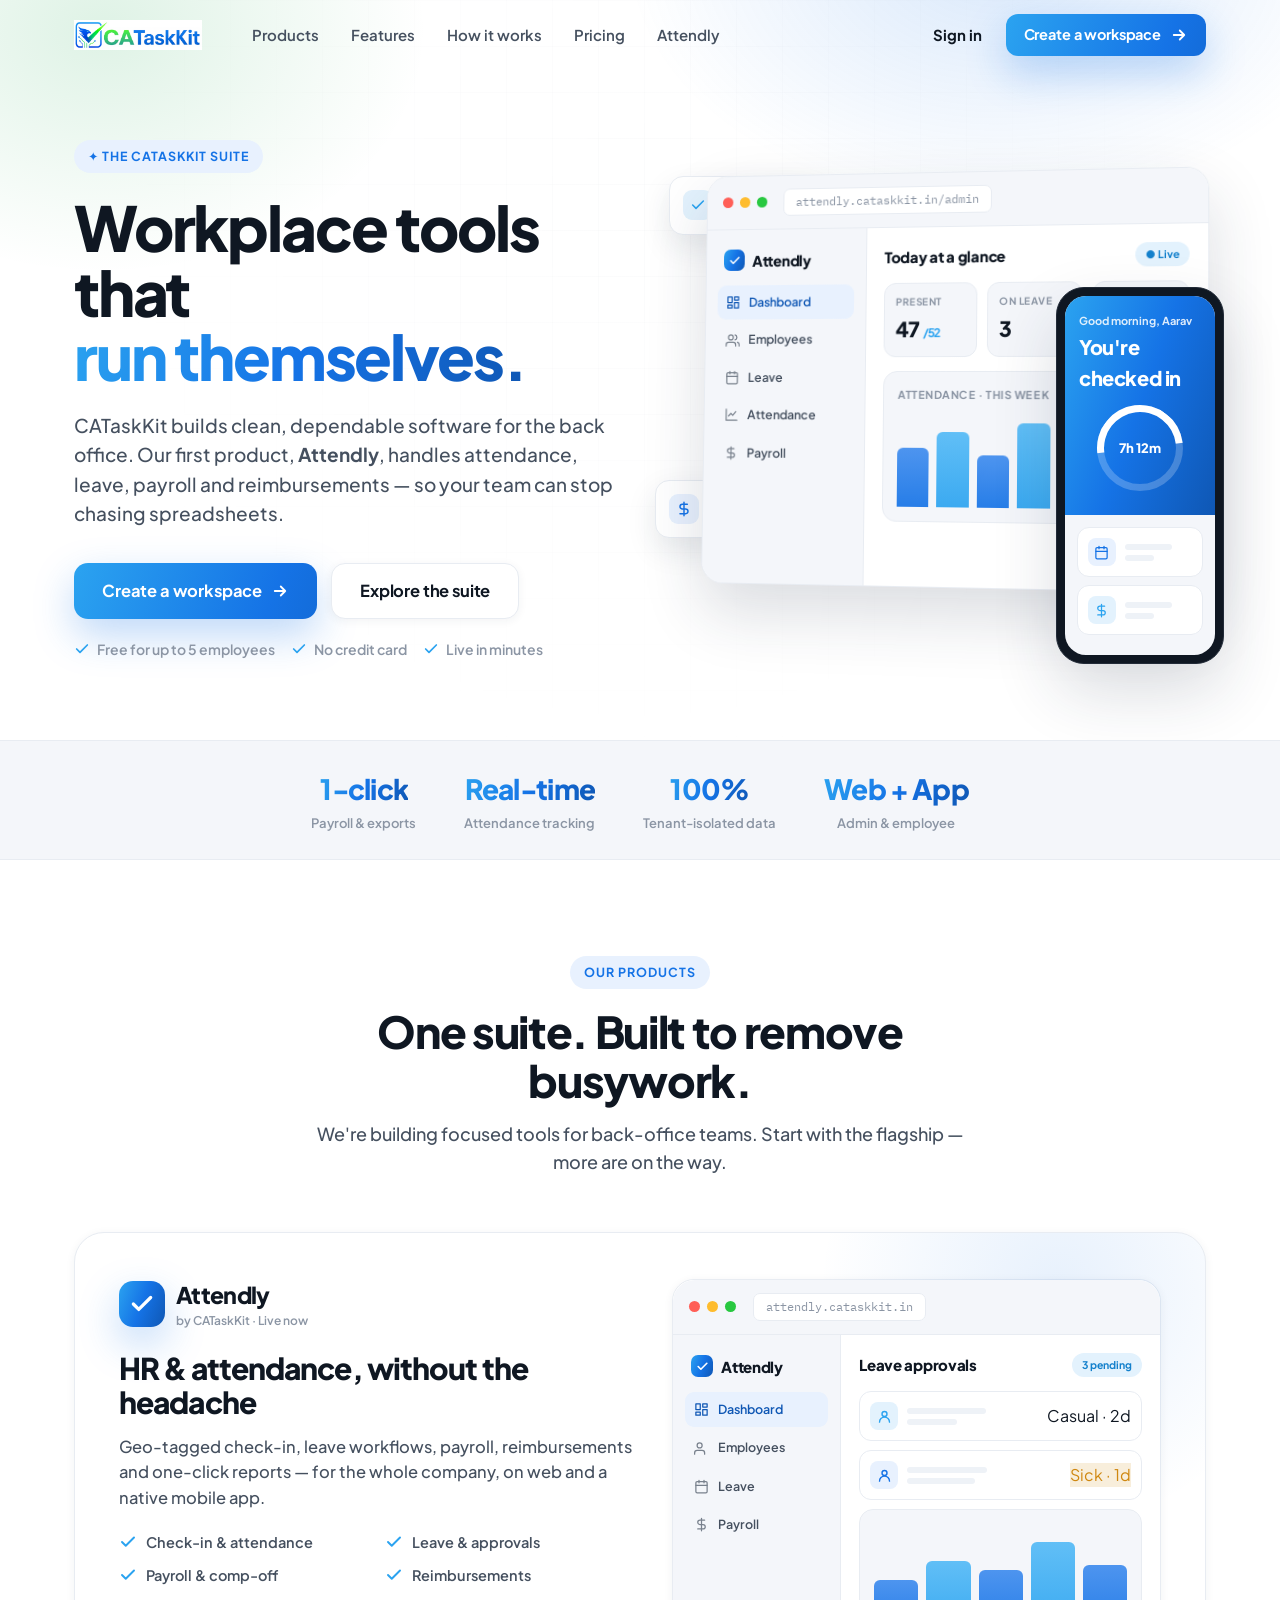
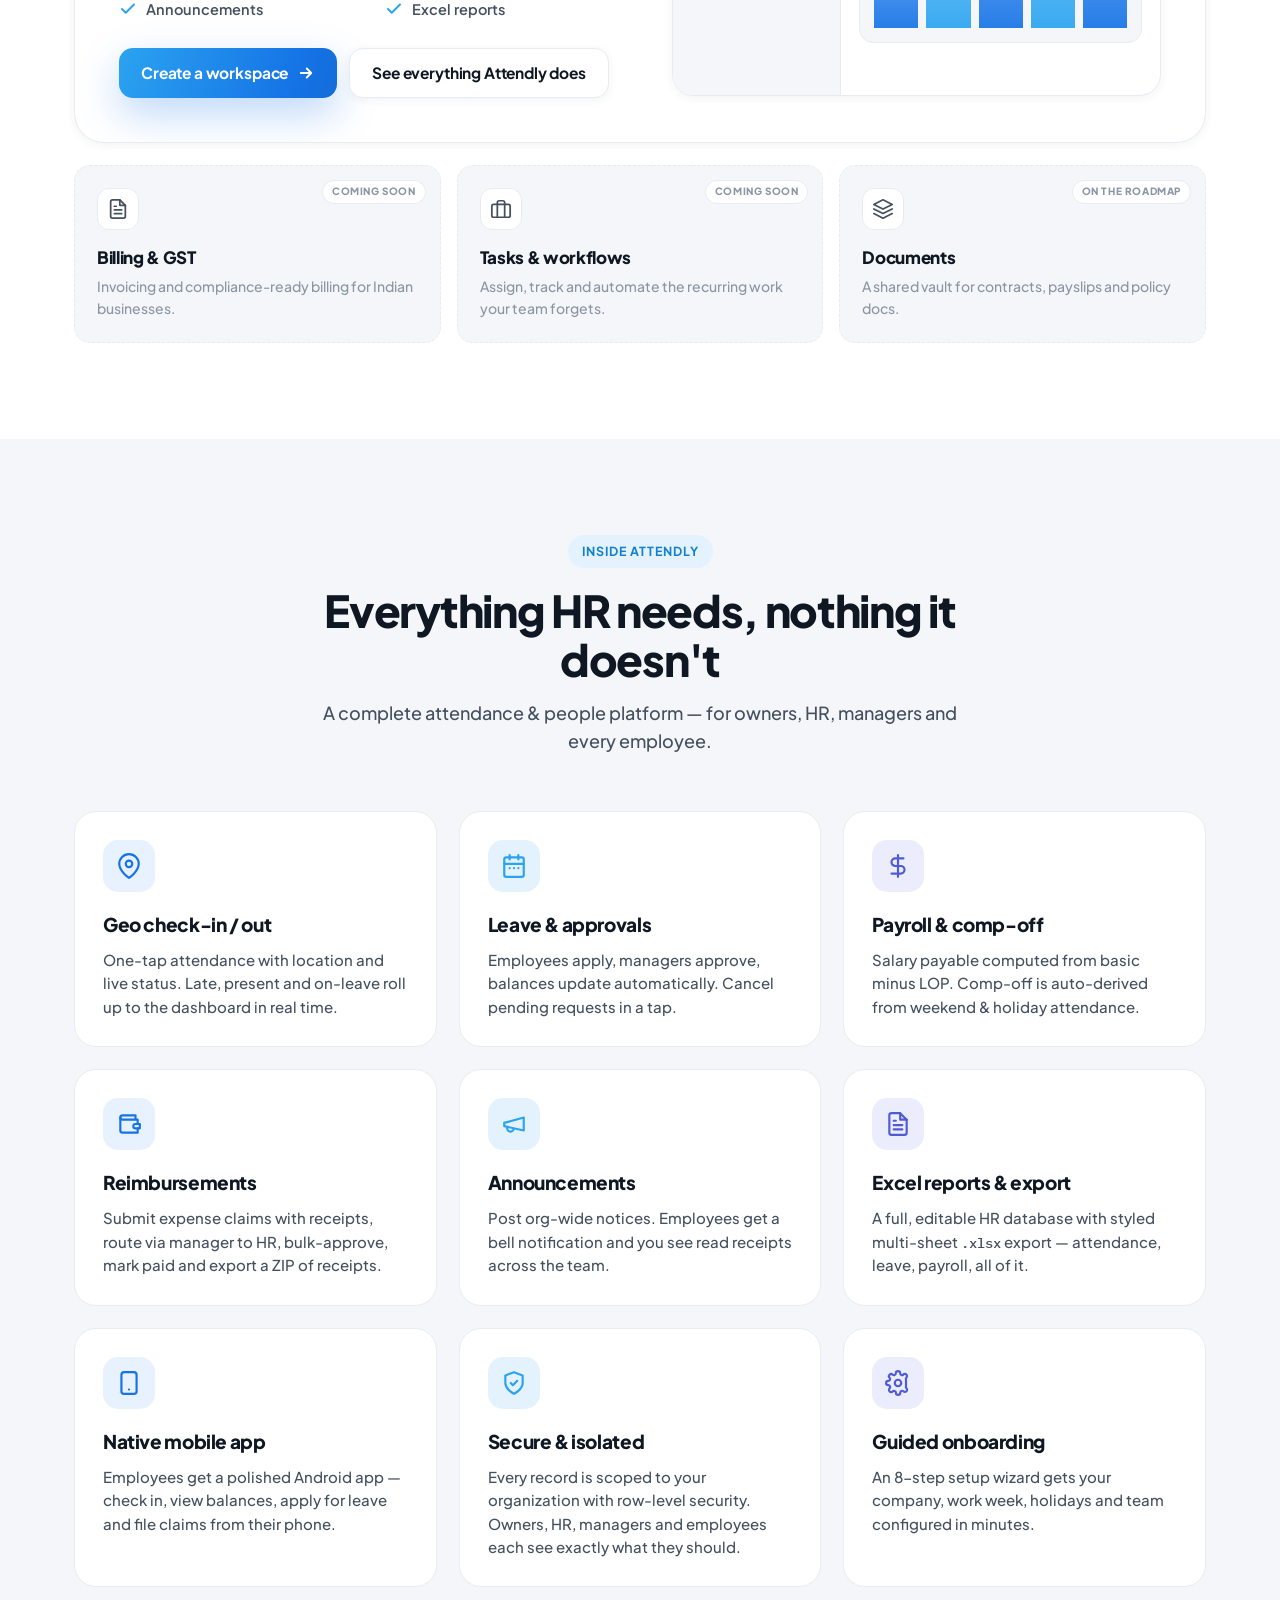
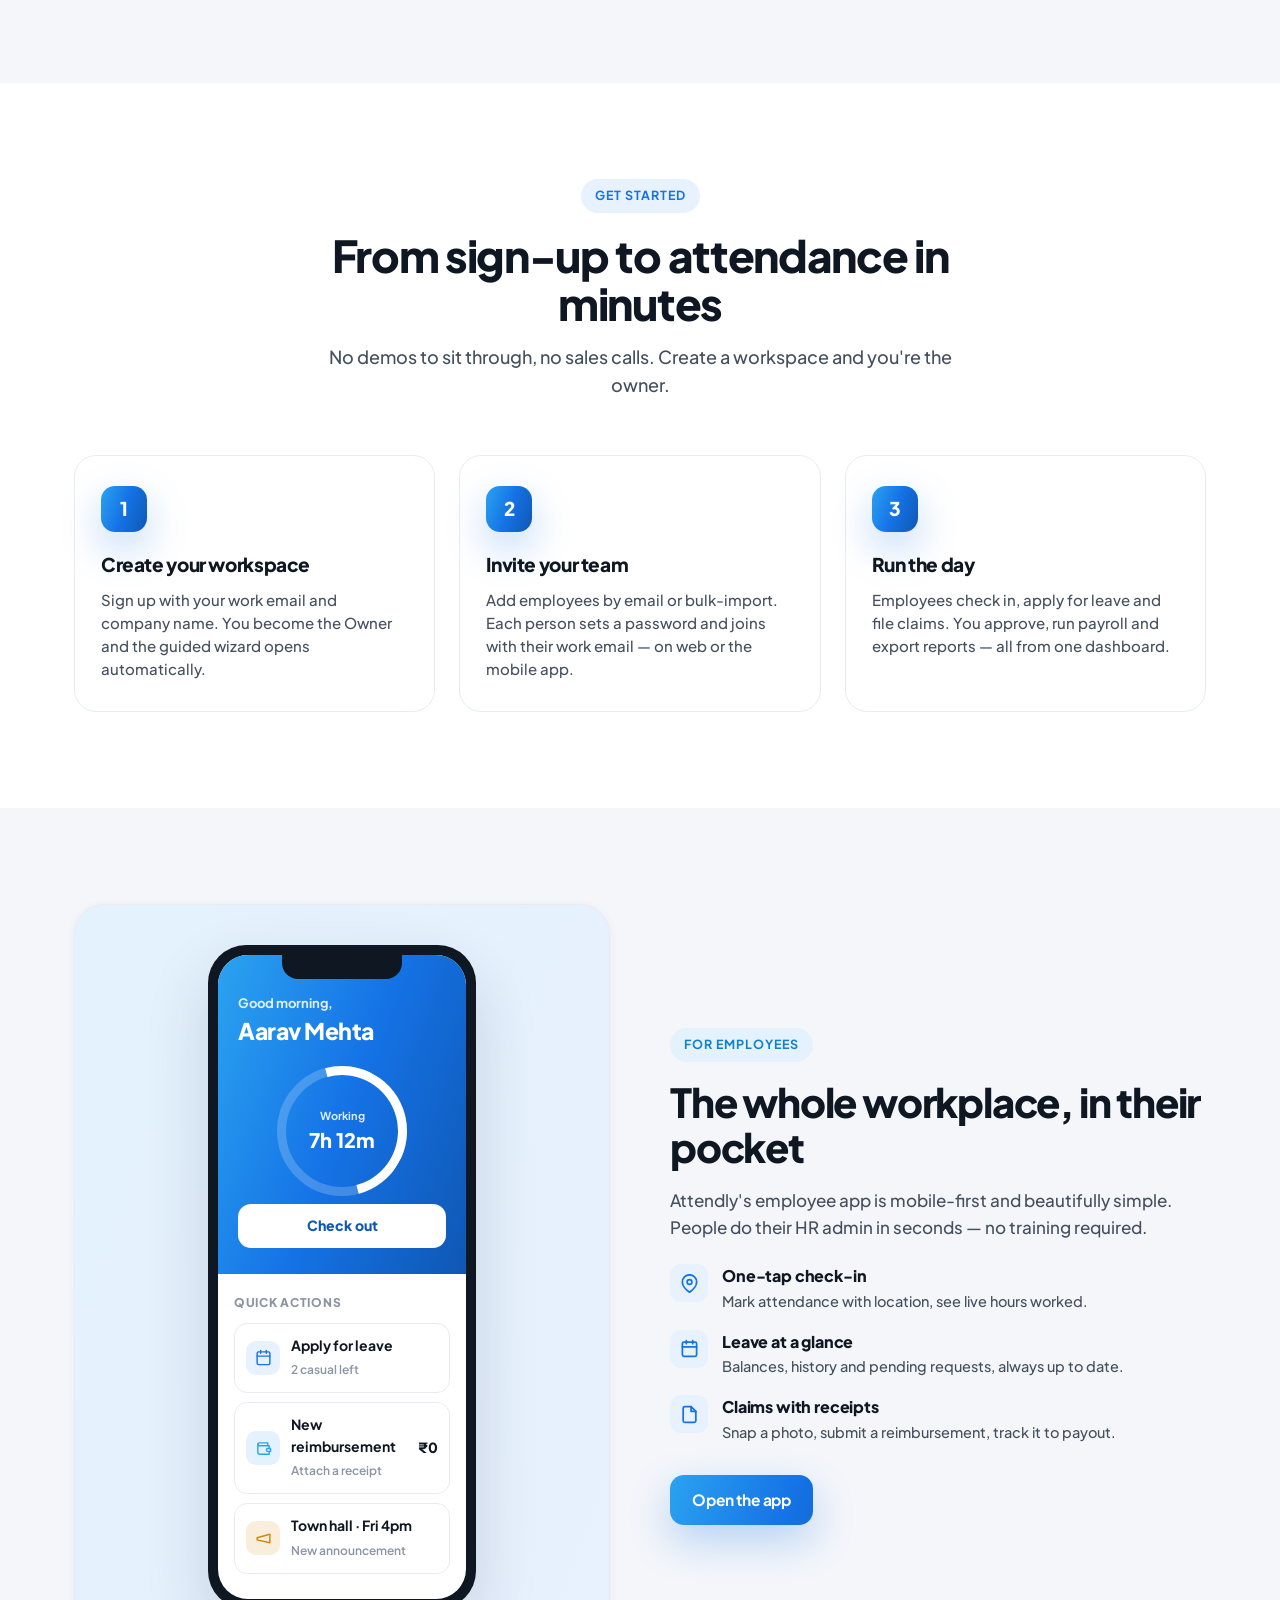
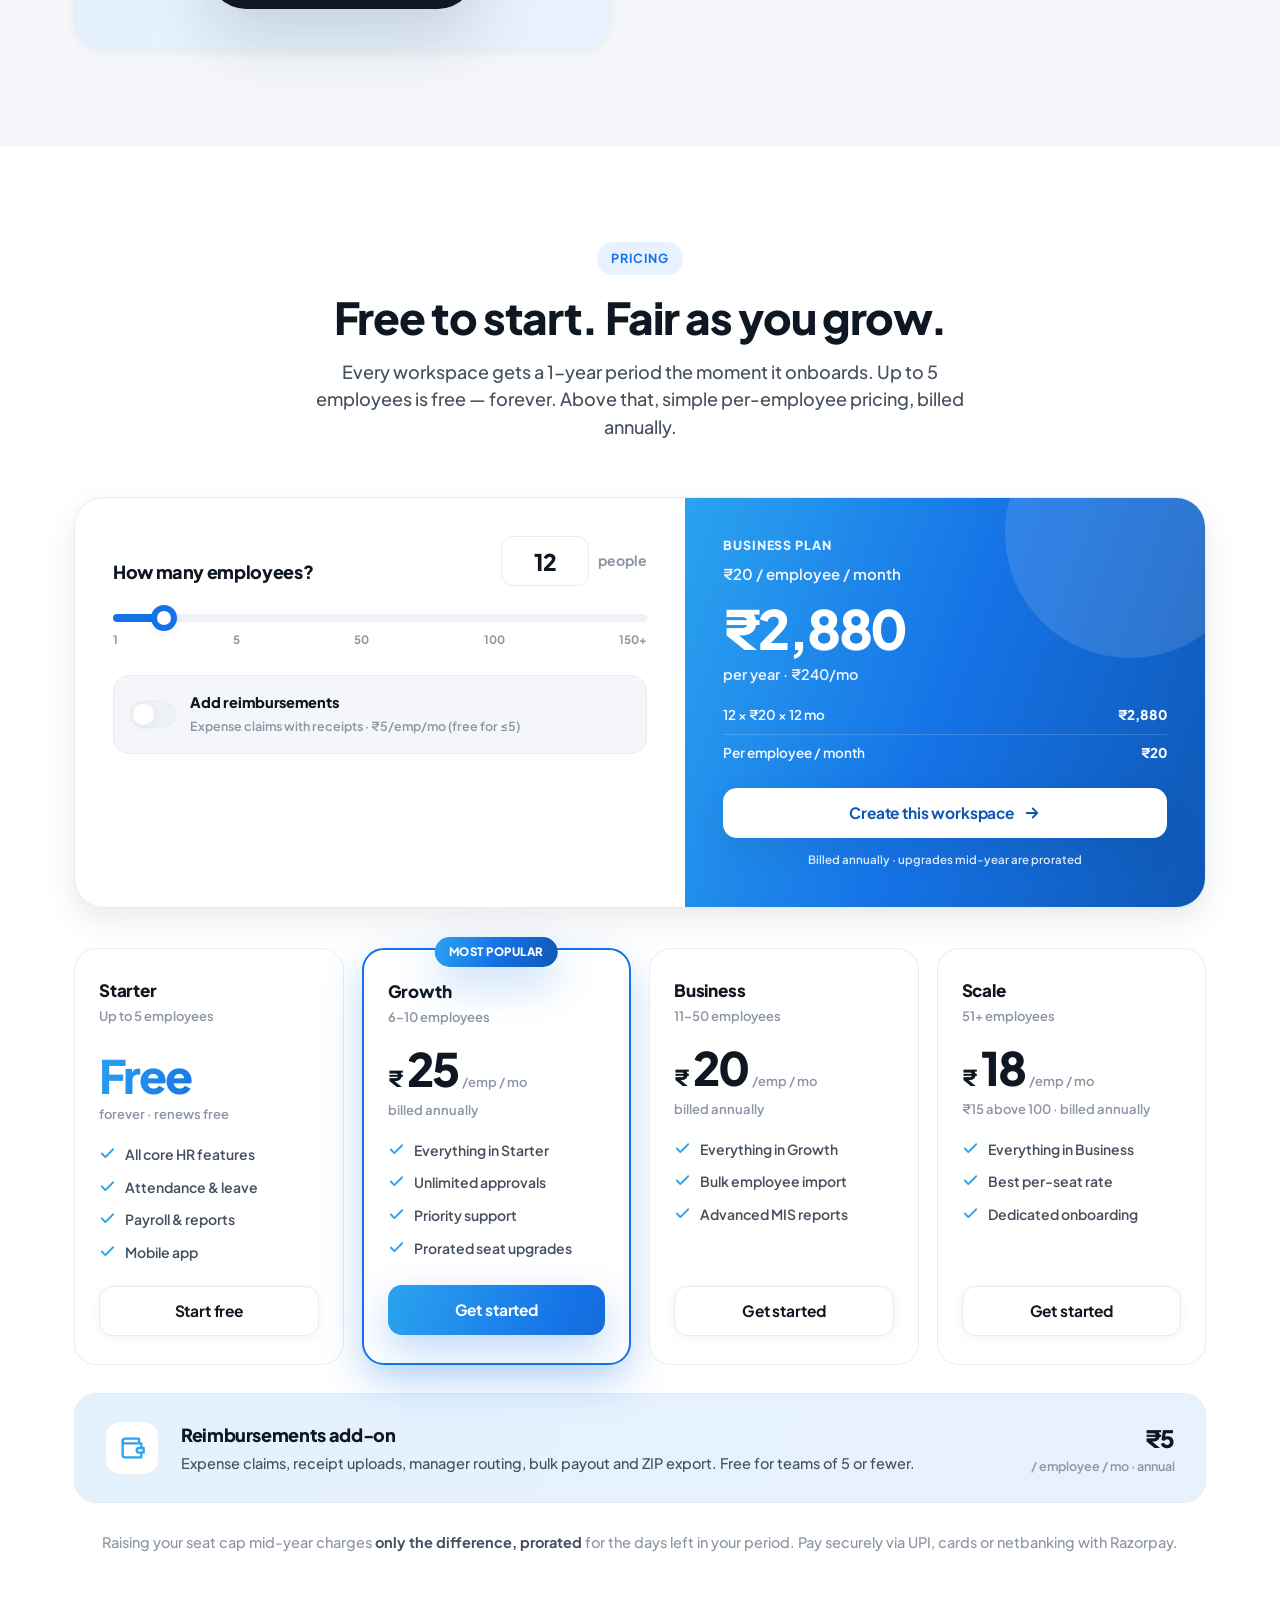
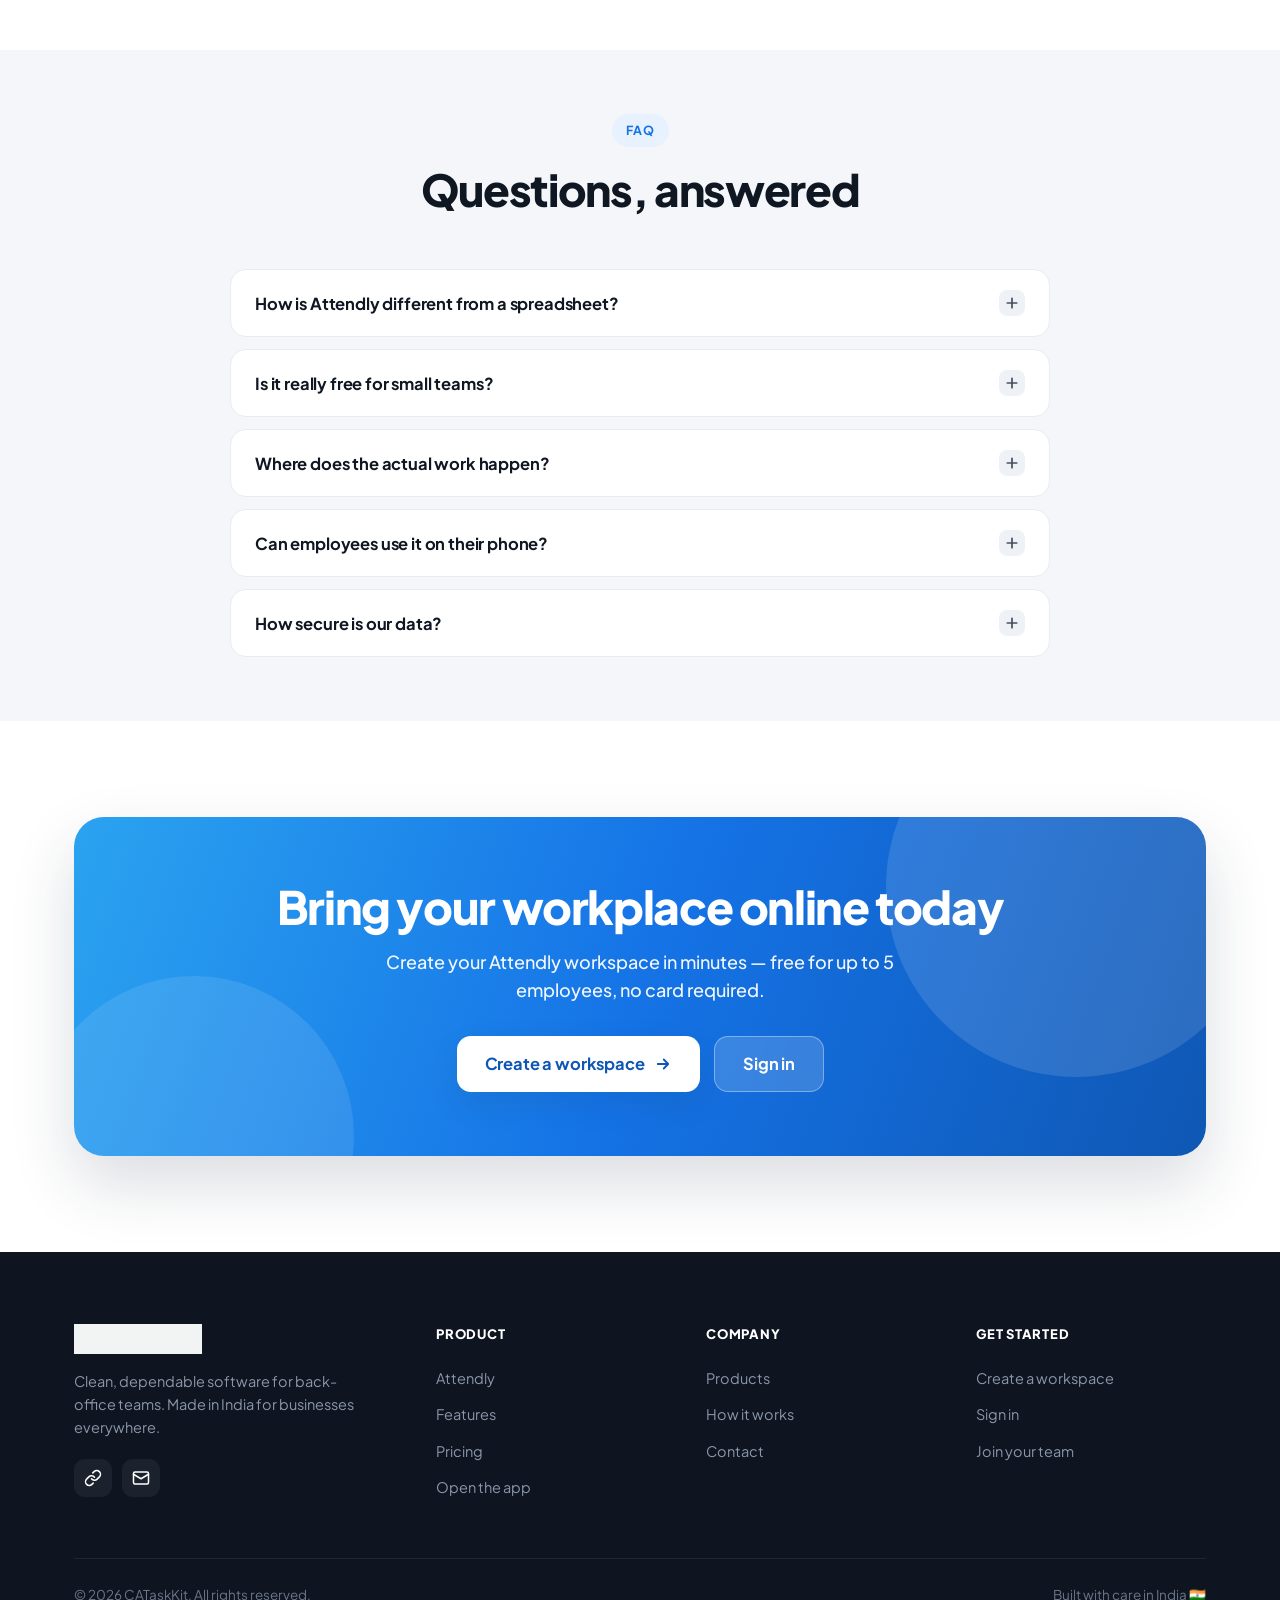
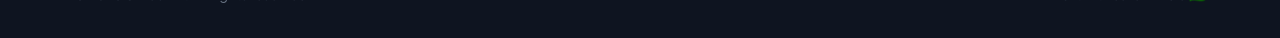
==== index.html @ 85acf809 "CATaskKit marketing site: landing + Attendly page, blue theme, billing calculator Co-Authored-By: Cl" ====
<!DOCTYPE html>
<html lang="en">
<head>
  <meta charset="UTF-8" />
  <meta name="viewport" content="width=device-width, initial-scale=1.0" />
  <title>CATaskKit — Workplace tools that run themselves</title>
  <meta name="description" content="CATaskKit builds clean, modern software for back-office teams. Meet Attendly — attendance, leave, payroll & reimbursements in one place. Free for teams up to 5." />
  <meta name="theme-color" content="#1573e6" />

  <!-- Open Graph -->
  <meta property="og:type" content="website" />
  <meta property="og:title" content="CATaskKit — Workplace tools that run themselves" />
  <meta property="og:description" content="Meet Attendly: attendance, leave, payroll & reimbursements in one place. Free for teams up to 5." />
  <meta property="og:url" content="https://www.cataskkit.in" />
  <meta property="og:image" content="https://www.cataskkit.in/assets/cataskkit-logo.png" />
  <meta name="twitter:card" content="summary_large_image" />

  <link rel="icon" type="image/png" href="assets/cataskkit-logo.png" />
  <link rel="canonical" href="https://www.cataskkit.in/" />

  <link rel="preconnect" href="https://fonts.googleapis.com" />
  <link rel="preconnect" href="https://fonts.gstatic.com" crossorigin />
  <link href="https://fonts.googleapis.com/css2?family=Plus+Jakarta+Sans:wght@400;500;600;700;800&family=IBM+Plex+Mono:wght@400;500;600&display=swap" rel="stylesheet" />
  <link rel="stylesheet" href="css/styles.css" />
</head>
<body>

  <!-- ========================= NAV ========================= -->
  <header class="nav" id="nav">
    <div class="nav__inner">
      <a href="/" class="brand" aria-label="CATaskKit home">
        <img src="assets/cataskkit-logo.png" alt="CATaskKit" />
      </a>
      <nav class="nav__links">
        <a href="#products">Products</a>
        <a href="#features">Features</a>
        <a href="#how">How it works</a>
        <a href="#pricing">Pricing</a>
        <a href="attendly.html">Attendly</a>
      </nav>
      <div class="nav__cta">
        <a class="nav__signin" href="https://attendly.cataskkit.in/" target="_blank" rel="noopener">Sign in</a>
        <a class="btn btn--grad btn--sm" href="https://attendly.cataskkit.in/?signup=1" target="_blank" rel="noopener">
          Create a workspace
          <svg viewBox="0 0 24 24" fill="none" stroke="currentColor" stroke-width="2.4" stroke-linecap="round" stroke-linejoin="round"><path d="M5 12h14M13 6l6 6-6 6"/></svg>
        </a>
        <button class="nav__burger" id="burger" aria-label="Menu"><span></span></button>
      </div>
    </div>
  </header>

  <!-- mobile drawer -->
  <div class="mobile-menu" id="mobileMenu">
    <a href="#products">Products</a>
    <a href="#features">Features</a>
    <a href="#how">How it works</a>
    <a href="#pricing">Pricing</a>
    <a href="attendly.html">Attendly</a>
    <a class="btn btn--ghost" href="https://attendly.cataskkit.in/" target="_blank" rel="noopener">Sign in</a>
    <a class="btn btn--grad" href="https://attendly.cataskkit.in/?signup=1" target="_blank" rel="noopener">Create a workspace</a>
  </div>

  <!-- ========================= HERO ========================= -->
  <section class="hero">
    <div class="hero__bg"></div>
    <div class="hero__grid-overlay"></div>
    <div class="wrap hero__inner">
      <div class="hero__copy">
        <span class="eyebrow reveal">✦ The CATaskKit suite</span>
        <h1 class="reveal d1">Workplace tools that <span class="grad-text">run&nbsp;themselves.</span></h1>
        <p class="hero__sub reveal d2">CATaskKit builds clean, dependable software for the back office. Our first product, <b>Attendly</b>, handles attendance, leave, payroll and reimbursements — so your team can stop chasing spreadsheets.</p>
        <div class="hero__cta reveal d3">
          <a class="btn btn--grad btn--lg" href="https://attendly.cataskkit.in/?signup=1" target="_blank" rel="noopener">
            Create a workspace
            <svg viewBox="0 0 24 24" fill="none" stroke="currentColor" stroke-width="2.4" stroke-linecap="round" stroke-linejoin="round"><path d="M5 12h14M13 6l6 6-6 6"/></svg>
          </a>
          <a class="btn btn--ghost btn--lg" href="#products">Explore the suite</a>
        </div>
        <div class="hero__note reveal d4">
          <span class="dot"><svg viewBox="0 0 24 24" fill="none" stroke="currentColor" stroke-width="2.6" stroke-linecap="round" stroke-linejoin="round"><path d="M20 6 9 17l-5-5"/></svg> Free for up to 5 employees</span>
          <span class="dot"><svg viewBox="0 0 24 24" fill="none" stroke="currentColor" stroke-width="2.6" stroke-linecap="round" stroke-linejoin="round"><path d="M20 6 9 17l-5-5"/></svg> No credit card</span>
          <span class="dot"><svg viewBox="0 0 24 24" fill="none" stroke="currentColor" stroke-width="2.6" stroke-linecap="round" stroke-linejoin="round"><path d="M20 6 9 17l-5-5"/></svg> Live in minutes</span>
        </div>
      </div>

      <!-- product visual -->
      <div class="hero__visual reveal d2">
        <div class="chip chip--1 float">
          <span class="ic" style="background:var(--sky-soft)"><svg viewBox="0 0 24 24" fill="none" stroke="#2ba3f0" stroke-width="2.4" stroke-linecap="round" stroke-linejoin="round"><path d="M20 6 9 17l-5-5"/></svg></span>
          <div>Checked in<small>9:02 AM · On time</small></div>
        </div>
        <div class="chip chip--2 float" style="animation-delay:-3s">
          <span class="ic" style="background:var(--blue-soft)"><svg viewBox="0 0 24 24" fill="none" stroke="#1573e6" stroke-width="2.2" stroke-linecap="round" stroke-linejoin="round"><path d="M12 2v20M17 5H9.5a3.5 3.5 0 0 0 0 7h5a3.5 3.5 0 0 1 0 7H6"/></svg></span>
          <div>Payroll ready<small>Run in 1 click</small></div>
        </div>

        <div class="dash float" style="animation-delay:-1.5s">
          <div class="dash__bar">
            <i></i><i></i><i></i>
            <span class="url">attendly.cataskkit.in/admin</span>
          </div>
          <div class="dash__body">
            <aside class="dash__side">
              <div class="dash__logo"><span class="mk"><svg viewBox="0 0 24 24" fill="none" stroke="currentColor" stroke-width="3" stroke-linecap="round" stroke-linejoin="round"><path d="M20 6 9 17l-5-5"/></svg></span>Attendly</div>
              <nav class="dash__nav">
                <div class="on"><svg viewBox="0 0 24 24" fill="none" stroke="currentColor" stroke-width="2" stroke-linecap="round" stroke-linejoin="round"><rect x="3" y="3" width="7" height="9"/><rect x="14" y="3" width="7" height="5"/><rect x="14" y="12" width="7" height="9"/><rect x="3" y="16" width="7" height="5"/></svg>Dashboard</div>
                <div><svg viewBox="0 0 24 24" fill="none" stroke="currentColor" stroke-width="2" stroke-linecap="round" stroke-linejoin="round"><path d="M17 21v-2a4 4 0 0 0-4-4H5a4 4 0 0 0-4 4v2"/><circle cx="9" cy="7" r="4"/><path d="M23 21v-2a4 4 0 0 0-3-3.87M16 3.13a4 4 0 0 1 0 7.75"/></svg>Employees</div>
                <div><svg viewBox="0 0 24 24" fill="none" stroke="currentColor" stroke-width="2" stroke-linecap="round" stroke-linejoin="round"><rect x="3" y="4" width="18" height="18" rx="2"/><path d="M16 2v4M8 2v4M3 10h18"/></svg>Leave</div>
                <div><svg viewBox="0 0 24 24" fill="none" stroke="currentColor" stroke-width="2" stroke-linecap="round" stroke-linejoin="round"><path d="M3 3v18h18"/><path d="M7 14l4-4 3 3 5-6"/></svg>Attendance</div>
                <div><svg viewBox="0 0 24 24" fill="none" stroke="currentColor" stroke-width="2" stroke-linecap="round" stroke-linejoin="round"><path d="M12 2v20M17 5H9.5a3.5 3.5 0 0 0 0 7h5a3.5 3.5 0 0 1 0 7H6"/></svg>Payroll</div>
              </nav>
            </aside>
            <main class="dash__main">
              <div class="dash__h"><h4>Today at a glance</h4><span class="pill">● Live</span></div>
              <div class="kpis">
                <div class="kpi"><div class="lbl">Present</div><div class="val">47<span>/52</span></div></div>
                <div class="kpi"><div class="lbl">On leave</div><div class="val">3</div></div>
                <div class="kpi"><div class="lbl">Late</div><div class="val">2</div></div>
              </div>
              <div class="chart">
                <div class="lbl" style="font-size:11px;font-weight:700;color:var(--ink-3);text-transform:uppercase;letter-spacing:.05em">Attendance · this week</div>
                <div class="row">
                  <b style="height:62%"></b><b style="height:78%"></b><b style="height:54%"></b><b style="height:88%"></b><b style="height:71%"></b><b style="height:40%"></b><b style="height:30%"></b>
                </div>
              </div>
            </main>
          </div>
        </div>

        <!-- phone overlay -->
        <div class="phone">
          <div class="phone__screen">
            <div class="phone__hero">
              <div class="t">Good morning, Aarav</div>
              <div class="big">You're checked in</div>
              <div class="phone__ring"><b>7h 12m</b></div>
            </div>
            <div class="phone__body">
              <div class="phone__card"><span class="ic"><svg viewBox="0 0 24 24" fill="none" stroke="currentColor" stroke-width="2" stroke-linecap="round" stroke-linejoin="round"><rect x="3" y="4" width="18" height="18" rx="2"/><path d="M16 2v4M8 2v4M3 10h18"/></svg></span><div class="ln"><i></i><i></i></div></div>
              <div class="phone__card"><span class="ic g"><svg viewBox="0 0 24 24" fill="none" stroke="currentColor" stroke-width="2" stroke-linecap="round" stroke-linejoin="round"><path d="M12 2v20M17 5H9.5a3.5 3.5 0 0 0 0 7h5a3.5 3.5 0 0 1 0 7H6"/></svg></span><div class="ln"><i></i><i></i></div></div>
            </div>
          </div>
        </div>
      </div>
    </div>
  </section>

  <!-- ========================= STATS STRIP ========================= -->
  <div class="strip">
    <div class="wrap strip__inner">
      <div class="strip__item reveal"><b class="grad-text">1‑click</b><span>Payroll & exports</span></div>
      <div class="strip__item reveal d1"><b class="grad-text">Real‑time</b><span>Attendance tracking</span></div>
      <div class="strip__item reveal d2"><b class="grad-text">100%</b><span>Tenant‑isolated data</span></div>
      <div class="strip__item reveal d3"><b class="grad-text">Web + App</b><span>Admin & employee</span></div>
    </div>
  </div>

  <!-- ========================= PRODUCTS ========================= -->
  <section class="section" id="products">
    <div class="wrap">
      <div class="section-head reveal">
        <span class="eyebrow">Our products</span>
        <h2>One suite. Built to remove busywork.</h2>
        <p>We're building focused tools for back-office teams. Start with the flagship — more are on the way.</p>
      </div>

      <!-- Attendly flagship -->
      <div class="product-card reveal">
        <div class="product-card__info">
          <div class="product-card__logo">
            <span class="mk"><svg viewBox="0 0 24 24" fill="none" stroke="currentColor" stroke-width="3" stroke-linecap="round" stroke-linejoin="round"><path d="M20 6 9 17l-5-5"/></svg></span>
            <div><b>Attendly</b><small>by CATaskKit · Live now</small></div>
          </div>
          <h3>HR &amp; attendance, without the headache</h3>
          <p>Geo-tagged check-in, leave workflows, payroll, reimbursements and one-click reports — for the whole company, on web and a native mobile app.</p>
          <ul class="product-card__list">
            <li><svg viewBox="0 0 24 24" fill="none" stroke="currentColor" stroke-width="2.6" stroke-linecap="round" stroke-linejoin="round"><path d="M20 6 9 17l-5-5"/></svg> Check-in &amp; attendance</li>
            <li><svg viewBox="0 0 24 24" fill="none" stroke="currentColor" stroke-width="2.6" stroke-linecap="round" stroke-linejoin="round"><path d="M20 6 9 17l-5-5"/></svg> Leave &amp; approvals</li>
            <li><svg viewBox="0 0 24 24" fill="none" stroke="currentColor" stroke-width="2.6" stroke-linecap="round" stroke-linejoin="round"><path d="M20 6 9 17l-5-5"/></svg> Payroll &amp; comp-off</li>
            <li><svg viewBox="0 0 24 24" fill="none" stroke="currentColor" stroke-width="2.6" stroke-linecap="round" stroke-linejoin="round"><path d="M20 6 9 17l-5-5"/></svg> Reimbursements</li>
            <li><svg viewBox="0 0 24 24" fill="none" stroke="currentColor" stroke-width="2.6" stroke-linecap="round" stroke-linejoin="round"><path d="M20 6 9 17l-5-5"/></svg> Announcements</li>
            <li><svg viewBox="0 0 24 24" fill="none" stroke="currentColor" stroke-width="2.6" stroke-linecap="round" stroke-linejoin="round"><path d="M20 6 9 17l-5-5"/></svg> Excel reports</li>
          </ul>
          <div class="product-card__cta">
            <a class="btn btn--grad" href="https://attendly.cataskkit.in/?signup=1" target="_blank" rel="noopener">
              Create a workspace
              <svg viewBox="0 0 24 24" fill="none" stroke="currentColor" stroke-width="2.4" stroke-linecap="round" stroke-linejoin="round"><path d="M5 12h14M13 6l6 6-6 6"/></svg>
            </a>
            <a class="btn btn--ghost" href="attendly.html">See everything Attendly does</a>
          </div>
        </div>
        <div class="product-card__media">
          <div class="media-card" style="background:#fff;padding:0;overflow:hidden;border-radius:var(--r-lg)">
            <div class="dash" style="transform:none;box-shadow:none;border:none;width:100%">
              <div class="dash__bar"><i></i><i></i><i></i><span class="url">attendly.cataskkit.in</span></div>
              <div class="dash__body">
                <aside class="dash__side">
                  <div class="dash__logo"><span class="mk"><svg viewBox="0 0 24 24" fill="none" stroke="currentColor" stroke-width="3" stroke-linecap="round" stroke-linejoin="round"><path d="M20 6 9 17l-5-5"/></svg></span>Attendly</div>
                  <nav class="dash__nav">
                    <div class="on"><svg viewBox="0 0 24 24" fill="none" stroke="currentColor" stroke-width="2" stroke-linecap="round" stroke-linejoin="round"><rect x="3" y="3" width="7" height="9"/><rect x="14" y="3" width="7" height="5"/><rect x="14" y="12" width="7" height="9"/><rect x="3" y="16" width="7" height="5"/></svg>Dashboard</div>
                    <div><svg viewBox="0 0 24 24" fill="none" stroke="currentColor" stroke-width="2" stroke-linecap="round" stroke-linejoin="round"><path d="M17 21v-2a4 4 0 0 0-4-4H5a4 4 0 0 0-4 4v2"/><circle cx="9" cy="7" r="4"/></svg>Employees</div>
                    <div><svg viewBox="0 0 24 24" fill="none" stroke="currentColor" stroke-width="2" stroke-linecap="round" stroke-linejoin="round"><rect x="3" y="4" width="18" height="18" rx="2"/><path d="M16 2v4M8 2v4M3 10h18"/></svg>Leave</div>
                    <div><svg viewBox="0 0 24 24" fill="none" stroke="currentColor" stroke-width="2" stroke-linecap="round" stroke-linejoin="round"><path d="M12 2v20M17 5H9.5a3.5 3.5 0 0 0 0 7h5a3.5 3.5 0 0 1 0 7H6"/></svg>Payroll</div>
                  </nav>
                </aside>
                <main class="dash__main">
                  <div class="dash__h"><h4>Leave approvals</h4><span class="pill">3 pending</span></div>
                  <div class="phone__card" style="margin-bottom:9px"><span class="ic" style="background:var(--sky-soft)"><svg viewBox="0 0 24 24" fill="none" stroke="#2ba3f0" stroke-width="2.2" stroke-linecap="round" stroke-linejoin="round"><circle cx="12" cy="8" r="4"/><path d="M4 21a8 8 0 0 1 16 0"/></svg></span><div class="ln"><i style="width:60%"></i><i style="width:38%"></i></div><span class="pill">Casual · 2d</span></div>
                  <div class="phone__card" style="margin-bottom:9px"><span class="ic" style="background:var(--blue-soft)"><svg viewBox="0 0 24 24" fill="none" stroke="#1573e6" stroke-width="2.2" stroke-linecap="round" stroke-linejoin="round"><circle cx="12" cy="8" r="4"/><path d="M4 21a8 8 0 0 1 16 0"/></svg></span><div class="ln"><i style="width:52%"></i><i style="width:44%"></i></div><span class="pill" style="background:#f8eedb;color:#cf870f">Sick · 1d</span></div>
                  <div class="chart" style="margin-top:4px">
                    <div class="row"><b style="height:50%"></b><b style="height:70%"></b><b style="height:60%"></b><b style="height:90%"></b><b style="height:66%"></b></div>
                  </div>
                </main>
              </div>
            </div>
          </div>
        </div>
      </div>

      <!-- coming soon -->
      <div class="soon reveal">
        <div class="soon__card">
          <span class="tag">Coming soon</span>
          <div class="ic"><svg viewBox="0 0 24 24" fill="none" stroke="currentColor" stroke-width="1.9" stroke-linecap="round" stroke-linejoin="round"><path d="M14 2H6a2 2 0 0 0-2 2v16a2 2 0 0 0 2 2h12a2 2 0 0 0 2-2V8z"/><path d="M14 2v6h6M16 13H8M16 17H8M10 9H8"/></svg></div>
          <h4>Billing &amp; GST</h4>
          <p>Invoicing and compliance-ready billing for Indian businesses.</p>
        </div>
        <div class="soon__card">
          <span class="tag">Coming soon</span>
          <div class="ic"><svg viewBox="0 0 24 24" fill="none" stroke="currentColor" stroke-width="1.9" stroke-linecap="round" stroke-linejoin="round"><rect x="2" y="7" width="20" height="14" rx="2"/><path d="M16 21V5a2 2 0 0 0-2-2h-4a2 2 0 0 0-2 2v16"/></svg></div>
          <h4>Tasks &amp; workflows</h4>
          <p>Assign, track and automate the recurring work your team forgets.</p>
        </div>
        <div class="soon__card">
          <span class="tag">On the roadmap</span>
          <div class="ic"><svg viewBox="0 0 24 24" fill="none" stroke="currentColor" stroke-width="1.9" stroke-linecap="round" stroke-linejoin="round"><path d="M12 2 2 7l10 5 10-5-10-5zM2 17l10 5 10-5M2 12l10 5 10-5"/></svg></div>
          <h4>Documents</h4>
          <p>A shared vault for contracts, payslips and policy docs.</p>
        </div>
      </div>
    </div>
  </section>

  <!-- ========================= FEATURES ========================= -->
  <section class="section" id="features" style="background:var(--bg-2)">
    <div class="wrap">
      <div class="section-head reveal">
        <span class="eyebrow sky">Inside Attendly</span>
        <h2>Everything HR needs, nothing it doesn't</h2>
        <p>A complete attendance &amp; people platform — for owners, HR, managers and every employee.</p>
      </div>
      <div class="features">
        <div class="feature reveal">
          <div class="feature__ic"><svg viewBox="0 0 24 24" fill="none" stroke="currentColor" stroke-width="2" stroke-linecap="round" stroke-linejoin="round"><path d="M21 10c0 7-9 13-9 13s-9-6-9-13a9 9 0 0 1 18 0z"/><circle cx="12" cy="10" r="3"/></svg></div>
          <h3>Geo check-in / out</h3>
          <p>One-tap attendance with location and live status. Late, present and on-leave roll up to the dashboard in real time.</p>
        </div>
        <div class="feature reveal d1">
          <div class="feature__ic"><svg viewBox="0 0 24 24" fill="none" stroke="currentColor" stroke-width="2" stroke-linecap="round" stroke-linejoin="round"><rect x="3" y="4" width="18" height="18" rx="2"/><path d="M16 2v4M8 2v4M3 10h18M8 14h.01M12 14h.01M16 14h.01"/></svg></div>
          <h3>Leave &amp; approvals</h3>
          <p>Employees apply, managers approve, balances update automatically. Cancel pending requests in a tap.</p>
        </div>
        <div class="feature reveal d2">
          <div class="feature__ic"><svg viewBox="0 0 24 24" fill="none" stroke="currentColor" stroke-width="2" stroke-linecap="round" stroke-linejoin="round"><path d="M12 2v20M17 5H9.5a3.5 3.5 0 0 0 0 7h5a3.5 3.5 0 0 1 0 7H6"/></svg></div>
          <h3>Payroll &amp; comp-off</h3>
          <p>Salary payable computed from basic minus LOP. Comp-off is auto-derived from weekend &amp; holiday attendance.</p>
        </div>
        <div class="feature reveal">
          <div class="feature__ic"><svg viewBox="0 0 24 24" fill="none" stroke="currentColor" stroke-width="2" stroke-linecap="round" stroke-linejoin="round"><path d="M20 12V8H6a2 2 0 0 1-2-2c0-1.1.9-2 2-2h12v4"/><path d="M4 6v12a2 2 0 0 0 2 2h14v-4"/><path d="M18 12a2 2 0 0 0 0 4h4v-4z"/></svg></div>
          <h3>Reimbursements</h3>
          <p>Submit expense claims with receipts, route via manager to HR, bulk-approve, mark paid and export a ZIP of receipts.</p>
        </div>
        <div class="feature reveal d1">
          <div class="feature__ic"><svg viewBox="0 0 24 24" fill="none" stroke="currentColor" stroke-width="2" stroke-linecap="round" stroke-linejoin="round"><path d="M3 11l18-5v12L3 14v-3zM11.6 16.8a3 3 0 1 1-5.8-1.6"/></svg></div>
          <h3>Announcements</h3>
          <p>Post org-wide notices. Employees get a bell notification and you see read receipts across the team.</p>
        </div>
        <div class="feature reveal d2">
          <div class="feature__ic"><svg viewBox="0 0 24 24" fill="none" stroke="currentColor" stroke-width="2" stroke-linecap="round" stroke-linejoin="round"><path d="M14 2H6a2 2 0 0 0-2 2v16a2 2 0 0 0 2 2h12a2 2 0 0 0 2-2V8z"/><path d="M14 2v6h6M8 13h8M8 17h8M8 9h2"/></svg></div>
          <h3>Excel reports &amp; export</h3>
          <p>A full, editable HR database with styled multi-sheet <code style="font-family:var(--mono);font-size:.9em">.xlsx</code> export — attendance, leave, payroll, all of it.</p>
        </div>
        <div class="feature reveal">
          <div class="feature__ic"><svg viewBox="0 0 24 24" fill="none" stroke="currentColor" stroke-width="2" stroke-linecap="round" stroke-linejoin="round"><rect x="5" y="2" width="14" height="20" rx="2.5"/><path d="M12 18h.01"/></svg></div>
          <h3>Native mobile app</h3>
          <p>Employees get a polished Android app — check in, view balances, apply for leave and file claims from their phone.</p>
        </div>
        <div class="feature reveal d1">
          <div class="feature__ic"><svg viewBox="0 0 24 24" fill="none" stroke="currentColor" stroke-width="2" stroke-linecap="round" stroke-linejoin="round"><path d="M12 22s8-4 8-10V5l-8-3-8 3v7c0 6 8 10 8 10z"/><path d="M9 12l2 2 4-4"/></svg></div>
          <h3>Secure &amp; isolated</h3>
          <p>Every record is scoped to your organization with row-level security. Owners, HR, managers and employees each see exactly what they should.</p>
        </div>
        <div class="feature reveal d2">
          <div class="feature__ic"><svg viewBox="0 0 24 24" fill="none" stroke="currentColor" stroke-width="2" stroke-linecap="round" stroke-linejoin="round"><circle cx="12" cy="12" r="3"/><path d="M19.4 15a1.65 1.65 0 0 0 .33 1.82l.06.06a2 2 0 1 1-2.83 2.83l-.06-.06a1.65 1.65 0 0 0-1.82-.33 1.65 1.65 0 0 0-1 1.51V21a2 2 0 0 1-4 0v-.09A1.65 1.65 0 0 0 9 19.4a1.65 1.65 0 0 0-1.82.33l-.06.06a2 2 0 1 1-2.83-2.83l.06-.06A1.65 1.65 0 0 0 4.6 15a1.65 1.65 0 0 0-1.51-1H3a2 2 0 0 1 0-4h.09A1.65 1.65 0 0 0 4.6 9a1.65 1.65 0 0 0-.33-1.82l-.06-.06a2 2 0 1 1 2.83-2.83l.06.06A1.65 1.65 0 0 0 9 4.6a1.65 1.65 0 0 0 1-1.51V3a2 2 0 0 1 4 0v.09a1.65 1.65 0 0 0 1 1.51 1.65 1.65 0 0 0 1.82-.33l.06-.06a2 2 0 1 1 2.83 2.83l-.06.06A1.65 1.65 0 0 0 19.4 9z"/></svg></div>
          <h3>Guided onboarding</h3>
          <p>An 8-step setup wizard gets your company, work week, holidays and team configured in minutes.</p>
        </div>
      </div>
    </div>
  </section>

  <!-- ========================= HOW IT WORKS ========================= -->
  <section class="section" id="how">
    <div class="wrap">
      <div class="section-head reveal">
        <span class="eyebrow">Get started</span>
        <h2>From sign-up to attendance in minutes</h2>
        <p>No demos to sit through, no sales calls. Create a workspace and you're the owner.</p>
      </div>
      <div class="steps">
        <div class="step reveal">
          <div class="step__n">1</div>
          <h3>Create your workspace</h3>
          <p>Sign up with your work email and company name. You become the Owner and the guided wizard opens automatically.</p>
        </div>
        <div class="step reveal d1">
          <div class="step__n">2</div>
          <h3>Invite your team</h3>
          <p>Add employees by email or bulk-import. Each person sets a password and joins with their work email — on web or the mobile app.</p>
        </div>
        <div class="step reveal d2">
          <div class="step__n">3</div>
          <h3>Run the day</h3>
          <p>Employees check in, apply for leave and file claims. You approve, run payroll and export reports — all from one dashboard.</p>
        </div>
      </div>
    </div>
  </section>

  <!-- ========================= MOBILE SPLIT ========================= -->
  <section class="section" style="background:var(--bg-2)">
    <div class="wrap split">
      <div class="split__media reveal">
        <div class="media-card">
          <div class="bigphone float">
            <div class="bigphone__notch"></div>
            <div class="bigphone__scr">
              <div class="bp__hero">
                <div class="hi">Good morning,</div>
                <div class="nm">Aarav Mehta</div>
                <div class="bp__ring"><span class="st">Working</span><span class="tm">7h 12m</span></div>
                <div class="bp__btn">Check out</div>
              </div>
              <div class="bp__body">
                <div class="bp__sec">Quick actions</div>
                <div class="bp__row"><span class="ic"><svg viewBox="0 0 24 24" fill="none" stroke="currentColor" stroke-width="2" stroke-linecap="round" stroke-linejoin="round"><rect x="3" y="4" width="18" height="18" rx="2"/><path d="M16 2v4M8 2v4M3 10h18"/></svg></span><div><b>Apply for leave</b><small>2 casual left</small></div></div>
                <div class="bp__row"><span class="ic g"><svg viewBox="0 0 24 24" fill="none" stroke="currentColor" stroke-width="2" stroke-linecap="round" stroke-linejoin="round"><path d="M20 12V8H6a2 2 0 0 1-2-2c0-1.1.9-2 2-2h12v4"/><path d="M4 6v12a2 2 0 0 0 2 2h14v-4"/><path d="M18 12a2 2 0 0 0 0 4h4v-4z"/></svg></span><div><b>New reimbursement</b><small>Attach a receipt</small></div><span class="amt">₹0</span></div>
                <div class="bp__row"><span class="ic a"><svg viewBox="0 0 24 24" fill="none" stroke="currentColor" stroke-width="2" stroke-linecap="round" stroke-linejoin="round"><path d="M3 11l18-5v12L3 14v-3z"/></svg></span><div><b>Town hall · Fri 4pm</b><small>New announcement</small></div></div>
              </div>
            </div>
          </div>
        </div>
      </div>
      <div class="split__copy reveal d1">
        <span class="eyebrow sky">For employees</span>
        <h2 style="margin-top:18px">The whole workplace, in their pocket</h2>
        <p>Attendly's employee app is mobile-first and beautifully simple. People do their HR admin in seconds — no training required.</p>
        <ul class="split__list">
          <li><span class="ic"><svg viewBox="0 0 24 24" fill="none" stroke="currentColor" stroke-width="2.2" stroke-linecap="round" stroke-linejoin="round"><path d="M21 10c0 7-9 13-9 13s-9-6-9-13a9 9 0 0 1 18 0z"/><circle cx="12" cy="10" r="3"/></svg></span><div><b>One-tap check-in</b><span>Mark attendance with location, see live hours worked.</span></div></li>
          <li><span class="ic"><svg viewBox="0 0 24 24" fill="none" stroke="currentColor" stroke-width="2.2" stroke-linecap="round" stroke-linejoin="round"><rect x="3" y="4" width="18" height="18" rx="2"/><path d="M16 2v4M8 2v4M3 10h18"/></svg></span><div><b>Leave at a glance</b><span>Balances, history and pending requests, always up to date.</span></div></li>
          <li><span class="ic"><svg viewBox="0 0 24 24" fill="none" stroke="currentColor" stroke-width="2.2" stroke-linecap="round" stroke-linejoin="round"><path d="M14 2H6a2 2 0 0 0-2 2v16a2 2 0 0 0 2 2h12a2 2 0 0 0 2-2V8z"/><path d="M14 2v6h6"/></svg></span><div><b>Claims with receipts</b><span>Snap a photo, submit a reimbursement, track it to payout.</span></div></li>
        </ul>
        <div style="margin-top:30px">
          <a class="btn btn--grad" href="https://attendly.cataskkit.in/" target="_blank" rel="noopener">Open the app</a>
        </div>
      </div>
    </div>
  </section>

  <!-- ========================= PRICING ========================= -->
  <section class="section" id="pricing">
    <div class="wrap">
      <div class="section-head reveal">
        <span class="eyebrow">Pricing</span>
        <h2>Free to start. Fair as you grow.</h2>
        <p>Every workspace gets a 1-year period the moment it onboards. Up to 5 employees is free — forever. Above that, simple per-employee pricing, billed annually.</p>
      </div>

      <!-- interactive price calculator -->
      <div class="calc reveal" id="calc">
        <div class="calc__controls">
          <div class="calc__label">
            <span>How many employees?</span>
            <div class="calc__count">
              <input type="number" id="empInput" min="1" max="2000" value="12" inputmode="numeric" aria-label="Number of employees" />
              <span>people</span>
            </div>
          </div>
          <input type="range" id="empRange" min="1" max="150" step="1" value="12" class="calc__slider" aria-label="Employees" />
          <div class="calc__ticks"><span>1</span><span>5</span><span>50</span><span>100</span><span>150+</span></div>
          <label class="calc__addon" for="addonToggle">
            <input type="checkbox" id="addonToggle" />
            <span class="calc__switch" aria-hidden="true"></span>
            <div><b>Add reimbursements</b><small>Expense claims with receipts · ₹5/emp/mo (free for ≤5)</small></div>
          </label>
        </div>
        <div class="calc__result" aria-live="polite">
          <div class="calc__plan" id="calcPlan">Business plan</div>
          <div class="calc__rate" id="calcRate">₹20 / employee / month</div>
          <div class="calc__total">
            <div class="calc__big" id="calcAnnual">₹2,880</div>
            <div class="calc__per" id="calcPer">per year · ₹240/mo</div>
          </div>
          <div class="calc__lines" id="calcLines"></div>
          <a class="btn btn--white calc__cta" href="https://attendly.cataskkit.in/?signup=1" target="_blank" rel="noopener">
            Create this workspace
            <svg viewBox="0 0 24 24" fill="none" stroke="currentColor" stroke-width="2.4" stroke-linecap="round" stroke-linejoin="round"><path d="M5 12h14M13 6l6 6-6 6"/></svg>
          </a>
          <div class="calc__note" id="calcNote">Billed annually · upgrades mid-year are prorated</div>
        </div>
      </div>

      <div class="pricing">
        <div class="price reveal">
          <h3>Starter</h3>
          <div class="price__seats">Up to 5 employees</div>
          <div class="price__free grad-text">Free</div>
          <div style="font-size:13px;color:var(--ink-3);font-weight:600;margin-top:-8px">forever · renews free</div>
          <ul>
            <li><svg viewBox="0 0 24 24" fill="none" stroke="currentColor" stroke-width="2.6" stroke-linecap="round" stroke-linejoin="round"><path d="M20 6 9 17l-5-5"/></svg> All core HR features</li>
            <li><svg viewBox="0 0 24 24" fill="none" stroke="currentColor" stroke-width="2.6" stroke-linecap="round" stroke-linejoin="round"><path d="M20 6 9 17l-5-5"/></svg> Attendance &amp; leave</li>
            <li><svg viewBox="0 0 24 24" fill="none" stroke="currentColor" stroke-width="2.6" stroke-linecap="round" stroke-linejoin="round"><path d="M20 6 9 17l-5-5"/></svg> Payroll &amp; reports</li>
            <li><svg viewBox="0 0 24 24" fill="none" stroke="currentColor" stroke-width="2.6" stroke-linecap="round" stroke-linejoin="round"><path d="M20 6 9 17l-5-5"/></svg> Mobile app</li>
          </ul>
          <a class="btn btn--ghost" href="https://attendly.cataskkit.in/?signup=1" target="_blank" rel="noopener">Start free</a>
        </div>

        <div class="price price--featured reveal d1">
          <span class="price__tag">Most popular</span>
          <h3>Growth</h3>
          <div class="price__seats">6–10 employees</div>
          <div class="price__amt"><span class="cur">₹</span><span class="num">25</span><span class="per">/emp / mo</span></div>
          <div style="font-size:13px;color:var(--ink-3);font-weight:600;margin-top:4px">billed annually</div>
          <ul>
            <li><svg viewBox="0 0 24 24" fill="none" stroke="currentColor" stroke-width="2.6" stroke-linecap="round" stroke-linejoin="round"><path d="M20 6 9 17l-5-5"/></svg> Everything in Starter</li>
            <li><svg viewBox="0 0 24 24" fill="none" stroke="currentColor" stroke-width="2.6" stroke-linecap="round" stroke-linejoin="round"><path d="M20 6 9 17l-5-5"/></svg> Unlimited approvals</li>
            <li><svg viewBox="0 0 24 24" fill="none" stroke="currentColor" stroke-width="2.6" stroke-linecap="round" stroke-linejoin="round"><path d="M20 6 9 17l-5-5"/></svg> Priority support</li>
            <li><svg viewBox="0 0 24 24" fill="none" stroke="currentColor" stroke-width="2.6" stroke-linecap="round" stroke-linejoin="round"><path d="M20 6 9 17l-5-5"/></svg> Prorated seat upgrades</li>
          </ul>
          <a class="btn btn--grad" href="https://attendly.cataskkit.in/?signup=1" target="_blank" rel="noopener">Get started</a>
        </div>

        <div class="price reveal d2">
          <h3>Business</h3>
          <div class="price__seats">11–50 employees</div>
          <div class="price__amt"><span class="cur">₹</span><span class="num">20</span><span class="per">/emp / mo</span></div>
          <div style="font-size:13px;color:var(--ink-3);font-weight:600;margin-top:4px">billed annually</div>
          <ul>
            <li><svg viewBox="0 0 24 24" fill="none" stroke="currentColor" stroke-width="2.6" stroke-linecap="round" stroke-linejoin="round"><path d="M20 6 9 17l-5-5"/></svg> Everything in Growth</li>
            <li><svg viewBox="0 0 24 24" fill="none" stroke="currentColor" stroke-width="2.6" stroke-linecap="round" stroke-linejoin="round"><path d="M20 6 9 17l-5-5"/></svg> Bulk employee import</li>
            <li><svg viewBox="0 0 24 24" fill="none" stroke="currentColor" stroke-width="2.6" stroke-linecap="round" stroke-linejoin="round"><path d="M20 6 9 17l-5-5"/></svg> Advanced MIS reports</li>
          </ul>
          <a class="btn btn--ghost" href="https://attendly.cataskkit.in/?signup=1" target="_blank" rel="noopener">Get started</a>
        </div>

        <div class="price reveal d3">
          <h3>Scale</h3>
          <div class="price__seats">51+ employees</div>
          <div class="price__amt"><span class="cur">₹</span><span class="num">18</span><span class="per">/emp / mo</span></div>
          <div style="font-size:13px;color:var(--ink-3);font-weight:600;margin-top:4px">₹15 above 100 · billed annually</div>
          <ul>
            <li><svg viewBox="0 0 24 24" fill="none" stroke="currentColor" stroke-width="2.6" stroke-linecap="round" stroke-linejoin="round"><path d="M20 6 9 17l-5-5"/></svg> Everything in Business</li>
            <li><svg viewBox="0 0 24 24" fill="none" stroke="currentColor" stroke-width="2.6" stroke-linecap="round" stroke-linejoin="round"><path d="M20 6 9 17l-5-5"/></svg> Best per-seat rate</li>
            <li><svg viewBox="0 0 24 24" fill="none" stroke="currentColor" stroke-width="2.6" stroke-linecap="round" stroke-linejoin="round"><path d="M20 6 9 17l-5-5"/></svg> Dedicated onboarding</li>
          </ul>
          <a class="btn btn--ghost" href="https://attendly.cataskkit.in/?signup=1" target="_blank" rel="noopener">Get started</a>
        </div>
      </div>

      <div class="addon reveal">
        <span class="ic"><svg viewBox="0 0 24 24" fill="none" stroke="currentColor" stroke-width="2" stroke-linecap="round" stroke-linejoin="round"><path d="M20 12V8H6a2 2 0 0 1-2-2c0-1.1.9-2 2-2h12v4"/><path d="M4 6v12a2 2 0 0 0 2 2h14v-4"/><path d="M18 12a2 2 0 0 0 0 4h4v-4z"/></svg></span>
        <div>
          <h4>Reimbursements add-on</h4>
          <p>Expense claims, receipt uploads, manager routing, bulk payout and ZIP export. Free for teams of 5 or fewer.</p>
        </div>
        <div class="amt"><b>₹5</b><span>/ employee / mo · annual</span></div>
      </div>

      <p class="pricing-note">Raising your seat cap mid-year charges <b>only the difference, prorated</b> for the days left in your period. Pay securely via UPI, cards or netbanking with Razorpay.</p>
    </div>
  </section>

  <!-- ========================= FAQ ========================= -->
  <section class="section section--tight" style="background:var(--bg-2)">
    <div class="wrap">
      <div class="section-head reveal">
        <span class="eyebrow">FAQ</span>
        <h2>Questions, answered</h2>
      </div>
      <div class="faq">
        <details class="faq__item reveal">
          <summary>How is Attendly different from a spreadsheet?<span class="pl"><svg viewBox="0 0 24 24" fill="none" stroke="currentColor" stroke-width="2.6" stroke-linecap="round"><path d="M12 5v14M5 12h14"/></svg></span></summary>
          <div class="a">It's a real multi-tenant platform: employees check in from their phone, leave and reimbursements flow through approvals automatically, payroll is computed for you, and everything exports to Excel when you need it. No formulas to maintain, no version mix-ups.</div>
        </details>
        <details class="faq__item reveal">
          <summary>Is it really free for small teams?<span class="pl"><svg viewBox="0 0 24 24" fill="none" stroke="currentColor" stroke-width="2.6" stroke-linecap="round"><path d="M12 5v14M5 12h14"/></svg></span></summary>
          <div class="a">Yes. Up to 5 employees is free for your whole 1-year period and renews free — with all core features and the mobile app. You only pay once you grow past 5 seats.</div>
        </details>
        <details class="faq__item reveal">
          <summary>Where does the actual work happen?<span class="pl"><svg viewBox="0 0 24 24" fill="none" stroke="currentColor" stroke-width="2.6" stroke-linecap="round"><path d="M12 5v14M5 12h14"/></svg></span></summary>
          <div class="a">This site (cataskkit.in) is our home. The product itself — sign-in, your admin console, onboarding and the employee app — lives at <b>attendly.cataskkit.in</b>. Every "Create a workspace" and "Sign in" button takes you straight there.</div>
        </details>
        <details class="faq__item reveal">
          <summary>Can employees use it on their phone?<span class="pl"><svg viewBox="0 0 24 24" fill="none" stroke="currentColor" stroke-width="2.6" stroke-linecap="round"><path d="M12 5v14M5 12h14"/></svg></span></summary>
          <div class="a">Absolutely — the employee experience is a polished, mobile-first native Android app. Owners, HR and managers use the desktop/web admin console for setup, approvals, payroll and reports.</div>
        </details>
        <details class="faq__item reveal">
          <summary>How secure is our data?<span class="pl"><svg viewBox="0 0 24 24" fill="none" stroke="currentColor" stroke-width="2.6" stroke-linecap="round"><path d="M12 5v14M5 12h14"/></svg></span></summary>
          <div class="a">Every record is scoped to your organization with database row-level security, so one company can never see another's data. Roles (owner, HR, manager, employee) control exactly what each person can access.</div>
        </details>
      </div>
    </div>
  </section>

  <!-- ========================= CTA ========================= -->
  <section class="section">
    <div class="wrap">
      <div class="cta-banner reveal">
        <h2>Bring your workplace online today</h2>
        <p>Create your Attendly workspace in minutes — free for up to 5 employees, no card required.</p>
        <div class="btns">
          <a class="btn btn--white btn--lg" href="https://attendly.cataskkit.in/?signup=1" target="_blank" rel="noopener">
            Create a workspace
            <svg viewBox="0 0 24 24" fill="none" stroke="currentColor" stroke-width="2.4" stroke-linecap="round" stroke-linejoin="round"><path d="M5 12h14M13 6l6 6-6 6"/></svg>
          </a>
          <a class="btn btn--light btn--lg" href="https://attendly.cataskkit.in/" target="_blank" rel="noopener">Sign in</a>
        </div>
      </div>
    </div>
  </section>

  <!-- ========================= FOOTER ========================= -->
  <footer class="footer">
    <div class="wrap">
      <div class="footer__top">
        <div class="footer__brand">
          <img src="assets/cataskkit-logo.png" alt="CATaskKit" />
          <p>Clean, dependable software for back-office teams. Made in India for businesses everywhere.</p>
          <div class="footer__social">
            <a href="https://attendly.cataskkit.in/" target="_blank" rel="noopener" aria-label="Attendly app">
              <svg viewBox="0 0 24 24" fill="none" stroke="currentColor" stroke-width="2" stroke-linecap="round" stroke-linejoin="round"><path d="M10 13a5 5 0 0 0 7.54.54l3-3a5 5 0 0 0-7.07-7.07l-1.72 1.71"/><path d="M14 11a5 5 0 0 0-7.54-.54l-3 3a5 5 0 0 0 7.07 7.07l1.71-1.71"/></svg>
            </a>
            <a href="mailto:hello@cataskkit.in" aria-label="Email">
              <svg viewBox="0 0 24 24" fill="none" stroke="currentColor" stroke-width="2" stroke-linecap="round" stroke-linejoin="round"><rect x="2" y="4" width="20" height="16" rx="2"/><path d="m22 7-10 6L2 7"/></svg>
            </a>
          </div>
        </div>
        <div class="footer__col">
          <h5>Product</h5>
          <a href="attendly.html">Attendly</a>
          <a href="#features">Features</a>
          <a href="#pricing">Pricing</a>
          <a href="https://attendly.cataskkit.in/" target="_blank" rel="noopener">Open the app</a>
        </div>
        <div class="footer__col">
          <h5>Company</h5>
          <a href="#products">Products</a>
          <a href="#how">How it works</a>
          <a href="mailto:hello@cataskkit.in">Contact</a>
        </div>
        <div class="footer__col">
          <h5>Get started</h5>
          <a href="https://attendly.cataskkit.in/?signup=1" target="_blank" rel="noopener">Create a workspace</a>
          <a href="https://attendly.cataskkit.in/" target="_blank" rel="noopener">Sign in</a>
          <a href="https://attendly.cataskkit.in/?join=1" target="_blank" rel="noopener">Join your team</a>
        </div>
      </div>
      <div class="footer__bottom">
        <div>© <span id="year">2026</span> CATaskKit. All rights reserved.</div>
        <div class="made">Built with care in India 🇮🇳</div>
      </div>
    </div>
  </footer>

  <script src="js/main.js"></script>
</body>
</html>
---- css/styles.css ----
/* ============================================================
   CATaskKit — marketing site styles
   Theme is carried over from the Attendly app:
   all-blue palette: #1573e6 primary, #2ba3f0 sky, #4f5bd5 indigo, Plus Jakarta Sans.
   ============================================================ */

/* ---------- Design tokens ---------- */
:root {
  /* brand — all-blue family */
  --blue: #1573e6;
  --blue-deep: #0f57b4;
  --blue-soft: #e8f1fe;
  --sky: #2ba3f0;          /* bright sky-blue — secondary accent */
  --sky-deep: #1380cc;
  --sky-soft: #e3f2fd;
  --indigo: #4f5bd5;       /* deep indigo — tertiary accent */
  --indigo-soft: #ebedfc;
  --brand-grad: linear-gradient(110deg, #2ba3f0 0%, #1573e6 50%, #0f57b4 100%);
  --brand-grad-soft: linear-gradient(110deg, #e3f2fd, #e8f1fe);

  /* neutrals */
  --bg: #ffffff;
  --bg-2: #f4f6fa;
  --bg-3: #eef2f7;
  --panel: #ffffff;
  --ink-1: #0f1722;
  --ink-2: #45505f;
  --ink-3: #8b95a4;
  --line: #e8ecf2;
  --line-soft: #f0f3f7;

  /* status (mirrors app) */
  --amber: #cf870f;
  --red: #e0463a;

  /* type */
  --font: 'Plus Jakarta Sans', system-ui, -apple-system, Segoe UI, sans-serif;
  --mono: 'IBM Plex Mono', monospace;

  /* shape */
  --r-sm: 10px;
  --r-md: 16px;
  --r-lg: 22px;
  --r-xl: 30px;
  --shadow-sm: 0 2px 10px rgba(31, 45, 71, 0.06);
  --shadow-md: 0 12px 30px rgba(31, 45, 71, 0.10);
  --shadow-lg: 0 28px 64px rgba(31, 45, 71, 0.16);
  --shadow-blue: 0 16px 40px rgba(21, 115, 230, 0.28);

  --maxw: 1180px;
  --nav-h: 70px;
}

/* ---------- Reset ---------- */
* { box-sizing: border-box; margin: 0; padding: 0; }
html { scroll-behavior: smooth; scroll-padding-top: 90px; -webkit-text-size-adjust: 100%; }
body {
  font-family: var(--font);
  color: var(--ink-1);
  background: var(--bg);
  line-height: 1.55;
  -webkit-font-smoothing: antialiased;
  overflow-x: hidden;
}
a { color: inherit; text-decoration: none; }
img { max-width: 100%; display: block; }
button { font-family: inherit; cursor: pointer; border: none; background: none; }
ul { list-style: none; }
::selection { background: rgba(21, 115, 230, 0.18); }

/* ---------- Layout helpers ---------- */
.wrap { width: 100%; max-width: var(--maxw); margin: 0 auto; padding: 0 24px; }
.section { padding: 96px 0; position: relative; }
.section--tight { padding: 64px 0; }
.center { text-align: center; }

.eyebrow {
  display: inline-flex; align-items: center; gap: 8px;
  font-size: 12.5px; font-weight: 700; letter-spacing: 0.08em; text-transform: uppercase;
  color: var(--blue); background: var(--blue-soft);
  padding: 7px 14px; border-radius: 999px;
}
.eyebrow.sky { color: var(--sky-deep); background: var(--sky-soft); }

.section-head { max-width: 680px; margin: 0 auto 56px; text-align: center; }
.section-head h2 {
  font-size: clamp(30px, 4vw, 44px); font-weight: 800; letter-spacing: -0.03em;
  line-height: 1.1; margin: 18px 0 0;
}
.section-head p { margin-top: 16px; font-size: 18px; color: var(--ink-2); font-weight: 500; }

.grad-text {
  background: var(--brand-grad);
  -webkit-background-clip: text; background-clip: text;
  -webkit-text-fill-color: transparent; color: transparent;
}

/* ---------- Buttons ---------- */
.btn {
  display: inline-flex; align-items: center; justify-content: center; gap: 9px;
  font-weight: 700; font-size: 15.5px; letter-spacing: -0.01em;
  padding: 0 22px; height: 50px; border-radius: 14px;
  transition: transform .16s ease, box-shadow .16s ease, background .16s ease, filter .16s ease;
  white-space: nowrap;
}
.btn svg { width: 18px; height: 18px; }
.btn--primary { background: var(--blue); color: #fff; box-shadow: var(--shadow-blue); }
.btn--primary:hover { transform: translateY(-2px); filter: brightness(1.06); box-shadow: 0 20px 46px rgba(21,115,230,.34); }
.btn--grad { background: var(--brand-grad); color: #fff; box-shadow: var(--shadow-blue); background-size: 160% 160%; }
.btn--grad:hover { transform: translateY(-2px); box-shadow: 0 20px 46px rgba(21,115,230,.34); }
.btn--ghost { background: var(--panel); color: var(--ink-1); border: 1.5px solid var(--line); box-shadow: var(--shadow-sm); }
.btn--ghost:hover { transform: translateY(-2px); border-color: #cdd6e2; box-shadow: var(--shadow-md); }
.btn--light { background: rgba(255,255,255,.16); color: #fff; border: 1.5px solid rgba(255,255,255,.35); backdrop-filter: blur(6px); }
.btn--light:hover { background: rgba(255,255,255,.26); transform: translateY(-2px); }
.btn--white { background: #fff; color: var(--blue-deep); box-shadow: var(--shadow-md); }
.btn--white:hover { transform: translateY(-2px); box-shadow: var(--shadow-lg); }
.btn--sm { height: 42px; font-size: 14.5px; padding: 0 18px; border-radius: 12px; }
.btn--lg { height: 56px; font-size: 16.5px; padding: 0 28px; }

/* ============================================================
   NAVBAR
   ============================================================ */
.nav {
  position: fixed; top: 0; left: 0; right: 0; z-index: 100;
  height: var(--nav-h); display: flex; align-items: center;
  transition: background .25s ease, box-shadow .25s ease, border-color .25s ease;
  border-bottom: 1px solid transparent;
}
.nav.scrolled {
  background: rgba(255, 255, 255, 0.82);
  backdrop-filter: saturate(180%) blur(14px);
  -webkit-backdrop-filter: saturate(180%) blur(14px);
  border-bottom-color: var(--line);
  box-shadow: 0 1px 0 rgba(31,45,71,.02);
}
.nav__inner { width: 100%; max-width: var(--maxw); margin: 0 auto; padding: 0 24px; display: flex; align-items: center; gap: 28px; }
.brand { display: flex; align-items: center; gap: 10px; flex-shrink: 0; }
.brand img { height: 30px; width: auto; }
.nav__links { display: flex; align-items: center; gap: 4px; margin-left: 8px; }
.nav__links a {
  font-size: 15px; font-weight: 600; color: var(--ink-2);
  padding: 9px 14px; border-radius: 10px; transition: color .15s, background .15s;
}
.nav__links a:hover { color: var(--ink-1); background: var(--bg-3); }
.nav__cta { margin-left: auto; display: flex; align-items: center; gap: 10px; }
.nav__signin { font-size: 15px; font-weight: 700; color: var(--ink-1); padding: 9px 14px; border-radius: 10px; }
.nav__signin:hover { background: var(--bg-3); }
.nav__burger { display: none; width: 42px; height: 42px; border-radius: 11px; align-items: center; justify-content: center; }
.nav__burger:hover { background: var(--bg-3); }
.nav__burger span { display: block; width: 20px; height: 2px; background: var(--ink-1); border-radius: 2px; position: relative; transition: .2s; }
.nav__burger span::before, .nav__burger span::after { content: ''; position: absolute; left: 0; width: 20px; height: 2px; background: var(--ink-1); border-radius: 2px; transition: .2s; }
.nav__burger span::before { top: -6px; }
.nav__burger span::after { top: 6px; }
body.menu-open .nav__burger span { background: transparent; }
body.menu-open .nav__burger span::before { top: 0; transform: rotate(45deg); }
body.menu-open .nav__burger span::after { top: 0; transform: rotate(-45deg); }

/* mobile drawer */
.mobile-menu {
  position: fixed; inset: var(--nav-h) 0 0 0; z-index: 99;
  background: rgba(255,255,255,.98); backdrop-filter: blur(10px);
  padding: 24px; flex-direction: column; gap: 6px;
  display: none; transform: translateY(-8px); opacity: 0; transition: .22s ease;
}
body.menu-open .mobile-menu { display: flex; transform: none; opacity: 1; }
.mobile-menu a { font-size: 19px; font-weight: 700; padding: 16px 8px; border-bottom: 1px solid var(--line-soft); }
.mobile-menu .btn { margin-top: 14px; width: 100%; }

/* ============================================================
   HERO
   ============================================================ */
.hero { position: relative; padding: calc(var(--nav-h) + 70px) 0 80px; overflow: hidden; }
.hero__bg {
  position: absolute; inset: 0; z-index: -1; pointer-events: none;
  background:
    radial-gradient(620px 420px at 78% -6%, rgba(21,115,230,.16), transparent 60%),
    radial-gradient(560px 420px at 8% 4%, rgba(25,166,74,.14), transparent 58%);
}
.hero__grid-overlay {
  position: absolute; inset: 0; z-index: -1; pointer-events: none; opacity: .5;
  background-image:
    linear-gradient(rgba(31,45,71,.035) 1px, transparent 1px),
    linear-gradient(90deg, rgba(31,45,71,.035) 1px, transparent 1px);
  background-size: 46px 46px;
  mask-image: radial-gradient(circle at 50% 30%, #000 0%, transparent 72%);
  -webkit-mask-image: radial-gradient(circle at 50% 30%, #000 0%, transparent 72%);
}
.hero__inner { display: grid; grid-template-columns: 1.05fr 0.95fr; gap: 56px; align-items: center; }
.hero h1 {
  font-size: clamp(38px, 5.4vw, 62px); font-weight: 800; letter-spacing: -0.035em;
  line-height: 1.04; margin: 22px 0 0;
}
.hero__sub { margin-top: 22px; font-size: 19px; line-height: 1.55; color: var(--ink-2); font-weight: 500; max-width: 540px; }
.hero__cta { margin-top: 34px; display: flex; flex-wrap: wrap; gap: 14px; }
.hero__note { margin-top: 20px; display: flex; align-items: center; gap: 16px; flex-wrap: wrap; color: var(--ink-3); font-size: 14px; font-weight: 600; }
.hero__note .dot { display: inline-flex; align-items: center; gap: 7px; }
.hero__note .dot svg { width: 16px; height: 16px; color: var(--sky); }

/* ---------- Hero product visual (CSS dashboard + phone) ---------- */
.hero__visual { position: relative; min-height: 460px; }
.float { animation: float 6s ease-in-out infinite; }
@keyframes float { 0%,100% { transform: translateY(0); } 50% { transform: translateY(-12px); } }

.dash {
  position: relative; background: var(--panel); border-radius: var(--r-lg);
  border: 1px solid var(--line); box-shadow: var(--shadow-lg); overflow: hidden;
  transform: perspective(1600px) rotateY(-9deg) rotateX(3deg);
}
.dash__bar { display: flex; align-items: center; gap: 7px; padding: 13px 16px; border-bottom: 1px solid var(--line); background: var(--bg-2); }
.dash__bar i { width: 11px; height: 11px; border-radius: 50%; display: inline-block; }
.dash__bar i:nth-child(1){ background:#ff5f57; } .dash__bar i:nth-child(2){ background:#febc2e; } .dash__bar i:nth-child(3){ background:#28c840; }
.dash__bar .url { margin-left: 10px; font-family: var(--mono); font-size: 11.5px; color: var(--ink-3); background: #fff; border: 1px solid var(--line); padding: 4px 12px; border-radius: 7px; }
.dash__body { display: grid; grid-template-columns: 168px 1fr; min-height: 360px; }
.dash__side { background: var(--bg-2); border-right: 1px solid var(--line); padding: 16px 12px; }
.dash__logo { display:flex; align-items:center; gap:8px; font-weight:800; font-size:15px; letter-spacing:-.02em; padding: 4px 6px 14px; }
.dash__logo .mk { width: 22px; height: 22px; border-radius: 7px; background: var(--brand-grad); display:inline-flex; align-items:center; justify-content:center; }
.dash__logo .mk svg { width: 13px; height: 13px; color:#fff; }
.dash__nav { display:flex; flex-direction:column; gap:3px; }
.dash__nav div { display:flex; align-items:center; gap:9px; padding:8px 9px; border-radius:9px; font-size:12.5px; font-weight:600; color: var(--ink-2); }
.dash__nav div svg { width:15px; height:15px; opacity:.7; }
.dash__nav div.on { background: var(--blue-soft); color: var(--blue-deep); }
.dash__nav div.on svg { opacity:1; }
.dash__main { padding: 18px; }
.dash__h { display:flex; justify-content:space-between; align-items:center; margin-bottom: 14px; }
.dash__h h4 { font-size: 15px; font-weight: 800; letter-spacing:-.02em; }
.dash__h .pill { font-size: 10.5px; font-weight:700; color: var(--sky-deep); background: var(--sky-soft); padding: 4px 10px; border-radius: 999px; }
.kpis { display:grid; grid-template-columns: repeat(3,1fr); gap: 10px; margin-bottom: 14px; }
.kpi { background: var(--bg-2); border:1px solid var(--line); border-radius: 12px; padding: 11px; }
.kpi .lbl { font-size: 10px; font-weight:700; color: var(--ink-3); text-transform:uppercase; letter-spacing:.05em; }
.kpi .val { font-size: 21px; font-weight: 800; letter-spacing:-.03em; margin-top:3px; }
.kpi .val span { font-size:12px; color: var(--sky); font-weight:700; margin-left:3px; }
.chart { background: var(--bg-2); border:1px solid var(--line); border-radius: 14px; padding: 14px; }
.chart .row { display:flex; align-items:flex-end; gap:8px; height: 96px; margin-top: 8px; }
.chart .row b { flex:1; border-radius: 6px 6px 0 0; background: linear-gradient(180deg, #3f8cee, #1573e6); opacity:.92; }
.chart .row b:nth-child(even){ background: linear-gradient(180deg, #54baf6, #2ba3f0); }

/* phone overlay */
.phone {
  position: absolute; right: -18px; bottom: -34px; width: 168px;
  background: #0f1722; border-radius: 28px; padding: 8px;
  box-shadow: var(--shadow-lg); border: 1px solid #222b38;
}
.phone__screen { background: var(--bg-2); border-radius: 21px; overflow: hidden; }
.phone__hero { background: var(--brand-grad); color:#fff; padding: 16px 14px 20px; position:relative; }
.phone__hero .t { font-size: 11px; font-weight:700; opacity:.85; }
.phone__hero .big { font-size: 20px; font-weight:800; letter-spacing:-.02em; margin-top:2px; }
.phone__ring { width: 86px; height: 86px; border-radius:50%; margin: 12px auto 4px; border: 7px solid rgba(255,255,255,.22); display:flex; align-items:center; justify-content:center; position:relative; }
.phone__ring::after { content:''; position:absolute; inset:-7px; border-radius:50%; border:7px solid #fff; border-right-color:transparent; border-bottom-color:transparent; transform: rotate(38deg); }
.phone__ring b { font-size: 13px; font-weight:800; }
.phone__body { padding: 12px; }
.phone__card { background:#fff; border:1px solid var(--line); border-radius: 12px; padding: 10px; margin-bottom: 8px; display:flex; align-items:center; gap:9px; }
.phone__card .ic { width: 28px; height:28px; border-radius:8px; background: var(--blue-soft); display:flex; align-items:center; justify-content:center; flex-shrink:0; }
.phone__card .ic svg { width:15px; height:15px; color: var(--blue); }
.phone__card .ic.g { background: var(--sky-soft); } .phone__card .ic.g svg { color: var(--sky); }
.phone__card .ln { flex:1; }
.phone__card .ln i { display:block; height:6px; border-radius:4px; background: var(--bg-3); }
.phone__card .ln i:first-child { width: 70%; margin-bottom:5px; }
.phone__card .ln i:last-child { width: 44%; }

/* badge chips floating around hero visual */
.chip {
  position:absolute; background:#fff; border:1px solid var(--line); border-radius: 14px;
  box-shadow: var(--shadow-md); padding: 10px 13px; display:flex; align-items:center; gap:9px;
  font-size: 13px; font-weight:700;
}
.chip .ic { width:30px; height:30px; border-radius:9px; display:flex; align-items:center; justify-content:center; flex-shrink:0; }
.chip .ic svg { width:16px; height:16px; }
.chip small { display:block; font-size:10.5px; font-weight:600; color: var(--ink-3); }
.chip--1 { top: 6px; left: -26px; }
.chip--2 { bottom: 92px; left: -40px; }

/* ============================================================
   MARQUEE / trust strip
   ============================================================ */
.strip { border-top:1px solid var(--line); border-bottom:1px solid var(--line); background: var(--bg-2); padding: 26px 0; }
.strip__inner { display:flex; align-items:center; justify-content:center; gap: 48px; flex-wrap:wrap; }
.strip__item { display:flex; flex-direction:column; align-items:center; }
.strip__item b { font-size: 28px; font-weight:800; letter-spacing:-.03em; }
.strip__item span { font-size: 13px; font-weight:600; color: var(--ink-3); margin-top:2px; }

/* ============================================================
   PRODUCTS
   ============================================================ */
.product-card {
  display:grid; grid-template-columns: 1.05fr 1fr; gap: 40px; align-items:center;
  background: var(--panel); border:1px solid var(--line); border-radius: var(--r-xl);
  padding: 44px; box-shadow: var(--shadow-sm); position:relative; overflow:hidden;
}
.product-card::before {
  content:''; position:absolute; top:-40%; right:-10%; width:520px; height:520px;
  background: radial-gradient(circle, rgba(21,115,230,.10), transparent 65%); pointer-events:none;
}
.product-card__logo { display:flex; align-items:center; gap:11px; }
.product-card__logo .mk { width:46px; height:46px; border-radius:14px; background: var(--brand-grad); display:flex; align-items:center; justify-content:center; box-shadow: var(--shadow-blue); }
.product-card__logo .mk svg { width:26px; height:26px; color:#fff; }
.product-card__logo b { font-size: 23px; font-weight:800; letter-spacing:-.03em; }
.product-card__logo small { display:block; font-size:12px; font-weight:600; color: var(--ink-3); }
.product-card h3 { font-size: 30px; font-weight:800; letter-spacing:-.03em; margin: 20px 0 0; line-height:1.15; }
.product-card p { margin-top: 14px; font-size: 16.5px; color: var(--ink-2); font-weight:500; }
.product-card__list { margin-top: 20px; display:grid; grid-template-columns: 1fr 1fr; gap: 11px 18px; }
.product-card__list li { display:flex; align-items:center; gap:9px; font-size:14.5px; font-weight:600; color: var(--ink-2); }
.product-card__list li svg { width:18px; height:18px; color: var(--sky); flex-shrink:0; }
.product-card__cta { margin-top: 28px; display:flex; gap:12px; flex-wrap:wrap; }

.soon {
  margin-top: 22px; display:grid; grid-template-columns: repeat(3,1fr); gap: 16px;
}
.soon__card {
  border:1px dashed var(--line); border-radius: var(--r-md); padding: 22px; background: var(--bg-2);
  position:relative;
}
.soon__card .tag { position:absolute; top:14px; right:14px; font-size:10px; font-weight:800; letter-spacing:.06em; text-transform:uppercase; color: var(--ink-3); background:#fff; border:1px solid var(--line); padding:3px 9px; border-radius:999px; }
.soon__card .ic { width:42px; height:42px; border-radius:12px; background:#fff; border:1px solid var(--line); display:flex; align-items:center; justify-content:center; }
.soon__card .ic svg { width:22px; height:22px; color: var(--ink-2); }
.soon__card h4 { font-size:17px; font-weight:800; letter-spacing:-.02em; margin:14px 0 0; }
.soon__card p { font-size:14px; color: var(--ink-3); font-weight:500; margin-top:6px; }

/* ============================================================
   FEATURES GRID
   ============================================================ */
.features { display:grid; grid-template-columns: repeat(3, 1fr); gap: 22px; }
.feature {
  background: var(--panel); border:1px solid var(--line); border-radius: var(--r-lg);
  padding: 28px; transition: transform .18s ease, box-shadow .18s ease, border-color .18s;
}
.feature:hover { transform: translateY(-4px); box-shadow: var(--shadow-md); border-color: #dbe3ee; }
.feature__ic { width:52px; height:52px; border-radius:15px; display:flex; align-items:center; justify-content:center; background: var(--blue-soft); }
.feature__ic svg { width:26px; height:26px; color: var(--blue); }
.feature:nth-child(3n+2) .feature__ic { background: var(--sky-soft); }
.feature:nth-child(3n+2) .feature__ic svg { color: var(--sky); }
.feature:nth-child(3n) .feature__ic { background: var(--indigo-soft); }
.feature:nth-child(3n) .feature__ic svg { color: var(--indigo); }
.feature h3 { font-size: 19px; font-weight:800; letter-spacing:-.02em; margin: 18px 0 0; }
.feature p { margin-top: 9px; font-size: 15px; color: var(--ink-2); font-weight:500; line-height:1.55; }

/* ============================================================
   HOW IT WORKS
   ============================================================ */
.steps { display:grid; grid-template-columns: repeat(3,1fr); gap: 24px; position:relative; }
.step { background: var(--panel); border:1px solid var(--line); border-radius: var(--r-lg); padding: 30px 26px; position:relative; }
.step__n { width:46px; height:46px; border-radius:14px; background: var(--brand-grad); color:#fff; display:flex; align-items:center; justify-content:center; font-weight:800; font-size:19px; box-shadow: var(--shadow-blue); }
.step h3 { font-size:19px; font-weight:800; letter-spacing:-.02em; margin: 18px 0 0; }
.step p { margin-top:8px; font-size:15px; color: var(--ink-2); font-weight:500; }

/* ============================================================
   MOBILE / split feature
   ============================================================ */
.split { display:grid; grid-template-columns: 1fr 1fr; gap: 60px; align-items:center; }
.split--rev .split__media { order: 2; }
.split h2 { font-size: clamp(28px,3.6vw,40px); font-weight:800; letter-spacing:-.03em; line-height:1.12; }
.split p { margin-top:18px; font-size:17px; color: var(--ink-2); font-weight:500; }
.split__list { margin-top: 24px; display:flex; flex-direction:column; gap:16px; }
.split__list li { display:flex; gap:14px; align-items:flex-start; }
.split__list .ic { width:38px; height:38px; border-radius:11px; flex-shrink:0; background: var(--blue-soft); display:flex; align-items:center; justify-content:center; }
.split__list .ic svg { width:19px; height:19px; color: var(--blue); }
.split__list b { font-size:16px; font-weight:800; letter-spacing:-.01em; display:block; }
.split__list span { font-size:14.5px; color: var(--ink-2); font-weight:500; }

.split__media { display:flex; justify-content:center; }
.media-card {
  background: var(--brand-grad-soft); border:1px solid var(--line); border-radius: var(--r-xl);
  padding: 40px; width:100%; display:flex; justify-content:center; box-shadow: var(--shadow-sm);
}

/* big phone mock */
.bigphone { width: 268px; background:#0f1722; border-radius: 38px; padding:10px; box-shadow: var(--shadow-lg); }
.bigphone__notch { width:120px; height:24px; background:#0f1722; border-radius:0 0 16px 16px; margin: 0 auto; position:relative; z-index:2; margin-bottom:-24px; }
.bigphone__scr { background:#fff; border-radius: 30px; overflow:hidden; }
.bp__hero { background: var(--brand-grad); color:#fff; padding: 38px 20px 26px; }
.bp__hero .hi { font-size:13px; font-weight:700; opacity:.88; }
.bp__hero .nm { font-size:23px; font-weight:800; letter-spacing:-.02em; }
.bp__ring { width:130px; height:130px; border-radius:50%; margin: 18px auto 8px; border:9px solid rgba(255,255,255,.2); display:flex; flex-direction:column; align-items:center; justify-content:center; position:relative; }
.bp__ring::after { content:''; position:absolute; inset:-9px; border-radius:50%; border:9px solid #fff; border-right-color:transparent; border-bottom-color:transparent; transform: rotate(120deg); }
.bp__ring .st { font-size:11px; font-weight:700; opacity:.85; }
.bp__ring .tm { font-size:20px; font-weight:800; }
.bp__btn { background:#fff; color: var(--blue-deep); text-align:center; font-weight:800; font-size:14px; padding:11px; border-radius:13px; margin-top:6px; }
.bp__body { padding: 16px; }
.bp__sec { font-size:12px; font-weight:800; color: var(--ink-3); text-transform:uppercase; letter-spacing:.06em; margin: 4px 0 10px; }
.bp__row { display:flex; align-items:center; gap:11px; padding:11px; border:1px solid var(--line); border-radius:13px; margin-bottom:9px; }
.bp__row .ic { width:34px; height:34px; border-radius:10px; background: var(--blue-soft); display:flex; align-items:center; justify-content:center; flex-shrink:0; }
.bp__row .ic svg { width:17px; height:17px; color: var(--blue); }
.bp__row .ic.g { background: var(--sky-soft); } .bp__row .ic.g svg { color: var(--sky); }
.bp__row .ic.a { background: #f8eedb; } .bp__row .ic.a svg { color: var(--amber); }
.bp__row b { font-size:14px; font-weight:700; display:block; }
.bp__row small { font-size:12px; color: var(--ink-3); font-weight:600; }
.bp__row .amt { margin-left:auto; font-weight:800; font-size:14px; }

/* ============================================================
   PRICING
   ============================================================ */
.pricing { display:grid; grid-template-columns: repeat(4, 1fr); gap: 18px; align-items:stretch; }
.price {
  background: var(--panel); border:1px solid var(--line); border-radius: var(--r-lg);
  padding: 28px 24px; display:flex; flex-direction:column; position:relative;
  transition: transform .18s, box-shadow .18s;
}
.price:hover { transform: translateY(-4px); box-shadow: var(--shadow-md); }
.price--featured { border:2px solid var(--blue); box-shadow: var(--shadow-blue); }
.price__tag { position:absolute; top:-13px; left:50%; transform:translateX(-50%); background: var(--brand-grad); color:#fff; font-size:11.5px; font-weight:800; letter-spacing:.04em; text-transform:uppercase; padding:6px 14px; border-radius:999px; box-shadow: var(--shadow-blue); }
.price h3 { font-size:17px; font-weight:800; letter-spacing:-.01em; }
.price__seats { font-size:13px; color: var(--ink-3); font-weight:600; margin-top:3px; }
.price__amt { margin-top: 18px; display:flex; align-items:baseline; gap:4px; }
.price__amt .cur { font-size:22px; font-weight:800; }
.price__amt .num { font-size:46px; font-weight:800; letter-spacing:-.04em; line-height:1; }
.price__amt .per { font-size:13px; color: var(--ink-3); font-weight:600; }
.price__free { font-size:46px; font-weight:800; letter-spacing:-.04em; margin-top:14px; }
.price ul { margin-top: 20px; display:flex; flex-direction:column; gap:11px; flex:1; }
.price ul li { display:flex; gap:9px; align-items:flex-start; font-size:14px; font-weight:600; color: var(--ink-2); }
.price ul li svg { width:17px; height:17px; color: var(--sky); flex-shrink:0; margin-top:1px; }
.price .btn { margin-top: 22px; width:100%; }
.pricing-note { text-align:center; margin-top: 28px; font-size:14.5px; color: var(--ink-3); font-weight:500; }
.pricing-note b { color: var(--ink-2); }

/* ---------- Interactive billing calculator ---------- */
.calc {
  display: grid; grid-template-columns: 1.08fr 0.92fr;
  border: 1px solid var(--line); border-radius: var(--r-xl); overflow: hidden;
  box-shadow: var(--shadow-md); margin-bottom: 40px; background: var(--panel);
}
.calc__controls { padding: 38px; }
.calc__label { display:flex; justify-content:space-between; align-items:flex-end; gap:16px; flex-wrap:wrap; }
.calc__label > span { font-size: 18px; font-weight: 800; letter-spacing:-.02em; }
.calc__count { display:flex; align-items:center; gap:9px; }
.calc__count input {
  width: 88px; height: 50px; border:1.5px solid var(--line); border-radius: 12px; background: var(--panel);
  font-family: inherit; font-size: 23px; font-weight: 800; text-align:center; color: var(--ink-1);
  letter-spacing:-.02em; outline:none; transition: border-color .15s, box-shadow .15s; -moz-appearance: textfield; appearance: textfield;
}
.calc__count input:focus { border-color: var(--blue); box-shadow: 0 0 0 3px var(--blue-soft); }
.calc__count input::-webkit-outer-spin-button, .calc__count input::-webkit-inner-spin-button { -webkit-appearance:none; margin:0; }
.calc__count span { font-size: 14px; font-weight:700; color: var(--ink-3); }

.calc__slider { -webkit-appearance:none; appearance:none; width:100%; height:8px; border-radius:999px; margin: 28px 0 9px; background: linear-gradient(90deg, var(--blue) var(--fill,8%), var(--bg-3) var(--fill,8%)); outline:none; cursor:pointer; }
.calc__slider::-webkit-slider-thumb { -webkit-appearance:none; width:26px; height:26px; border-radius:50%; background:#fff; border:6px solid var(--blue); box-shadow: var(--shadow-sm); cursor:pointer; }
.calc__slider::-moz-range-thumb { width:22px; height:22px; border-radius:50%; background:#fff; border:6px solid var(--blue); box-shadow: var(--shadow-sm); cursor:pointer; }
.calc__ticks { display:flex; justify-content:space-between; font-size:11.5px; font-weight:700; color: var(--ink-3); }

.calc__addon {
  display:flex; align-items:center; gap:14px; margin-top: 26px; padding: 15px 16px;
  border:1px solid var(--line); border-radius: var(--r-md); cursor:pointer; background: var(--bg-2);
  transition: border-color .15s; position:relative;
}
.calc__addon:hover { border-color:#cdd6e2; }
.calc__addon input { position:absolute; opacity:0; width:1px; height:1px; pointer-events:none; }
.calc__switch { position:relative; width:46px; height:27px; border-radius:999px; background: var(--bg-3); border:1px solid var(--line); flex-shrink:0; transition: background .18s, border-color .18s; }
.calc__switch::after { content:''; position:absolute; top:2px; left:2px; width:21px; height:21px; border-radius:50%; background:#fff; box-shadow: var(--shadow-sm); transition: transform .18s; }
.calc__addon input:checked + .calc__switch { background: var(--blue); border-color: var(--blue); }
.calc__addon input:checked + .calc__switch::after { transform: translateX(19px); }
.calc__addon input:focus-visible + .calc__switch { box-shadow: 0 0 0 3px var(--blue-soft); }
.calc__addon b { font-size:14.5px; font-weight:800; letter-spacing:-.01em; display:block; }
.calc__addon small { font-size:12.5px; font-weight:600; color: var(--ink-3); }

.calc__result { background: var(--brand-grad); color:#fff; padding: 38px; display:flex; flex-direction:column; position:relative; overflow:hidden; }
.calc__result::before { content:''; position:absolute; top:-90px; right:-50px; width:250px; height:250px; border-radius:50%; background: rgba(255,255,255,.12); pointer-events:none; }
.calc__plan { font-size:12.5px; font-weight:800; letter-spacing:.07em; text-transform:uppercase; opacity:.92; position:relative; }
.calc__rate { font-size:15px; font-weight:600; opacity:.94; margin-top:6px; position:relative; }
.calc__total { margin-top: 16px; position:relative; }
.calc__big { font-size: 54px; font-weight:800; letter-spacing:-.04em; line-height:1; }
.calc__per { font-size:14.5px; font-weight:600; opacity:.9; margin-top:8px; }
.calc__lines { margin-top: 20px; display:flex; flex-direction:column; gap:8px; position:relative; }
.calc__lines .ln { display:flex; justify-content:space-between; gap:14px; font-size:13.5px; font-weight:600; opacity:.96; border-bottom:1px solid rgba(255,255,255,.16); padding-bottom:8px; }
.calc__lines .ln:last-child { border-bottom:none; padding-bottom:0; }
.calc__lines .ln span:last-child { font-weight:800; white-space:nowrap; }
.calc__cta { margin-top: 24px; width:100%; }
.calc__note { font-size:11.5px; font-weight:600; opacity:.84; margin-top:13px; text-align:center; position:relative; }

/* add-on banner */
.addon {
  margin-top: 28px; display:flex; align-items:center; gap:22px; flex-wrap:wrap;
  background: var(--brand-grad-soft); border:1px solid var(--line); border-radius: var(--r-lg); padding: 26px 30px;
}
.addon .ic { width:54px; height:54px; border-radius:15px; background:#fff; border:1px solid var(--line); display:flex; align-items:center; justify-content:center; flex-shrink:0; }
.addon .ic svg { width:28px; height:28px; color: var(--sky); }
.addon h4 { font-size:18px; font-weight:800; letter-spacing:-.02em; }
.addon p { font-size:14.5px; color: var(--ink-2); font-weight:500; margin-top:3px; }
.addon .amt { margin-left:auto; text-align:right; }
.addon .amt b { font-size:24px; font-weight:800; letter-spacing:-.02em; }
.addon .amt span { display:block; font-size:12.5px; color: var(--ink-3); font-weight:600; }

/* ============================================================
   FAQ
   ============================================================ */
.faq { max-width: 820px; margin: 0 auto; display:flex; flex-direction:column; gap:12px; }
.faq__item { border:1px solid var(--line); border-radius: var(--r-md); background: var(--panel); overflow:hidden; transition: border-color .18s, box-shadow .18s; }
.faq__item[open] { border-color:#dbe3ee; box-shadow: var(--shadow-sm); }
.faq__item summary { list-style:none; cursor:pointer; padding: 20px 24px; display:flex; align-items:center; justify-content:space-between; gap:16px; font-size:16.5px; font-weight:700; letter-spacing:-.01em; }
.faq__item summary::-webkit-details-marker { display:none; }
.faq__item summary .pl { width:26px; height:26px; flex-shrink:0; border-radius:8px; background: var(--bg-3); display:flex; align-items:center; justify-content:center; transition:.2s; }
.faq__item summary .pl svg { width:16px; height:16px; color: var(--ink-2); transition:.2s; }
.faq__item[open] summary .pl { background: var(--blue-soft); }
.faq__item[open] summary .pl svg { transform: rotate(45deg); color: var(--blue); }
.faq__item .a { padding: 0 24px 22px; font-size:15.5px; color: var(--ink-2); font-weight:500; line-height:1.6; }

/* ============================================================
   CTA banner
   ============================================================ */
.cta-banner { position:relative; overflow:hidden; background: var(--brand-grad); border-radius: var(--r-xl); padding: 64px 48px; text-align:center; color:#fff; box-shadow: var(--shadow-lg); }
.cta-banner::before { content:''; position:absolute; top:-120px; right:-60px; width:380px; height:380px; border-radius:50%; background: rgba(255,255,255,.12); }
.cta-banner::after { content:''; position:absolute; bottom:-140px; left:-40px; width:320px; height:320px; border-radius:50%; background: rgba(255,255,255,.10); }
.cta-banner h2 { font-size: clamp(30px,4vw,46px); font-weight:800; letter-spacing:-.03em; position:relative; line-height:1.1; }
.cta-banner p { margin: 16px auto 0; font-size:18px; font-weight:500; max-width:560px; opacity:.94; position:relative; }
.cta-banner .btns { margin-top:32px; display:flex; gap:14px; justify-content:center; flex-wrap:wrap; position:relative; }

/* ============================================================
   FOOTER
   ============================================================ */
.footer { background: #0e1420; color: #aeb8c6; padding: 72px 0 32px; }
.footer__top { display:grid; grid-template-columns: 1.4fr 1fr 1fr 1fr; gap: 40px; }
.footer__brand img { height: 30px; filter: brightness(0) invert(1); opacity:.95; }
.footer__brand p { margin-top: 16px; font-size: 14.5px; line-height:1.6; max-width: 300px; color:#8b97a8; }
.footer__social { margin-top: 20px; display:flex; gap:10px; }
.footer__social a { width:38px; height:38px; border-radius:11px; background: rgba(255,255,255,.06); display:flex; align-items:center; justify-content:center; transition:.16s; }
.footer__social a:hover { background: var(--blue); transform: translateY(-2px); }
.footer__social svg { width:18px; height:18px; color:#fff; }
.footer__col h5 { font-size:13px; font-weight:800; letter-spacing:.06em; text-transform:uppercase; color:#fff; margin-bottom:16px; }
.footer__col a { display:block; font-size:14.5px; padding:7px 0; color:#8b97a8; transition:.14s; }
.footer__col a:hover { color:#fff; }
.footer__bottom { margin-top: 52px; padding-top: 26px; border-top:1px solid rgba(255,255,255,.08); display:flex; justify-content:space-between; align-items:center; gap:16px; flex-wrap:wrap; font-size:13.5px; color:#6b7686; }
.footer__bottom .made { display:flex; align-items:center; gap:7px; }

/* ============================================================
   Reveal-on-scroll
   ============================================================ */
.reveal { opacity:0; transform: translateY(26px); transition: opacity .6s cubic-bezier(.2,.7,.2,1), transform .6s cubic-bezier(.2,.7,.2,1); }
.reveal.in { opacity:1; transform:none; }
.reveal.d1 { transition-delay:.08s; } .reveal.d2 { transition-delay:.16s; } .reveal.d3 { transition-delay:.24s; } .reveal.d4 { transition-delay:.32s; }

/* ============================================================
   Reduced motion — respect the user's OS preference
   ============================================================ */
@media (prefers-reduced-motion: reduce) {
  html { scroll-behavior: auto; }
  *, *::before, *::after { animation-duration: .001ms !important; animation-iteration-count: 1 !important; transition-duration: .001ms !important; }
  .float { animation: none !important; }
  .reveal { opacity: 1 !important; transform: none !important; }
}

/* ============================================================
   RESPONSIVE
   ============================================================ */
@media (max-width: 1024px) {
  .hero__inner { grid-template-columns: 1fr; gap: 48px; }
  .hero__visual { max-width: 560px; margin: 0 auto; width:100%; }
  .features { grid-template-columns: repeat(2, 1fr); }
  .footer__top { grid-template-columns: 1fr 1fr; gap: 36px; }
  .pricing { grid-template-columns: repeat(2,1fr); }
}
@media (max-width: 860px) {
  .nav__links, .nav__signin { display: none; }
  .nav__burger { display: flex; }
  .section { padding: 72px 0; }
  .product-card { grid-template-columns: 1fr; padding: 30px; gap: 28px; }
  .product-card__list { grid-template-columns: 1fr; }
  .calc { grid-template-columns: 1fr; }
  .calc__controls, .calc__result { padding: 30px; }
  .soon { grid-template-columns: 1fr; }
  .steps { grid-template-columns: 1fr; }
  .split { grid-template-columns: 1fr; gap: 40px; }
  .split--rev .split__media { order: 0; }
  .strip__inner { gap: 28px 40px; }
}
@media (max-width: 600px) {
  .wrap { padding: 0 18px; }
  .features { grid-template-columns: 1fr; }
  .pricing { grid-template-columns: 1fr; }
  .footer__top { grid-template-columns: 1fr 1fr; }
  .cta-banner { padding: 48px 24px; }
  .hero { padding-top: calc(var(--nav-h) + 40px); }
  .chip { display: none; }
  .phone { right: 4px; bottom: -20px; width: 142px; }
  .btn { width: 100%; }
  .hero__cta .btn, .cta-banner .btn { width: auto; }
  .addon .amt { margin-left: 0; text-align:left; }
}
@media (max-width: 380px) {
  .hero__cta .btn { width: 100%; }
}
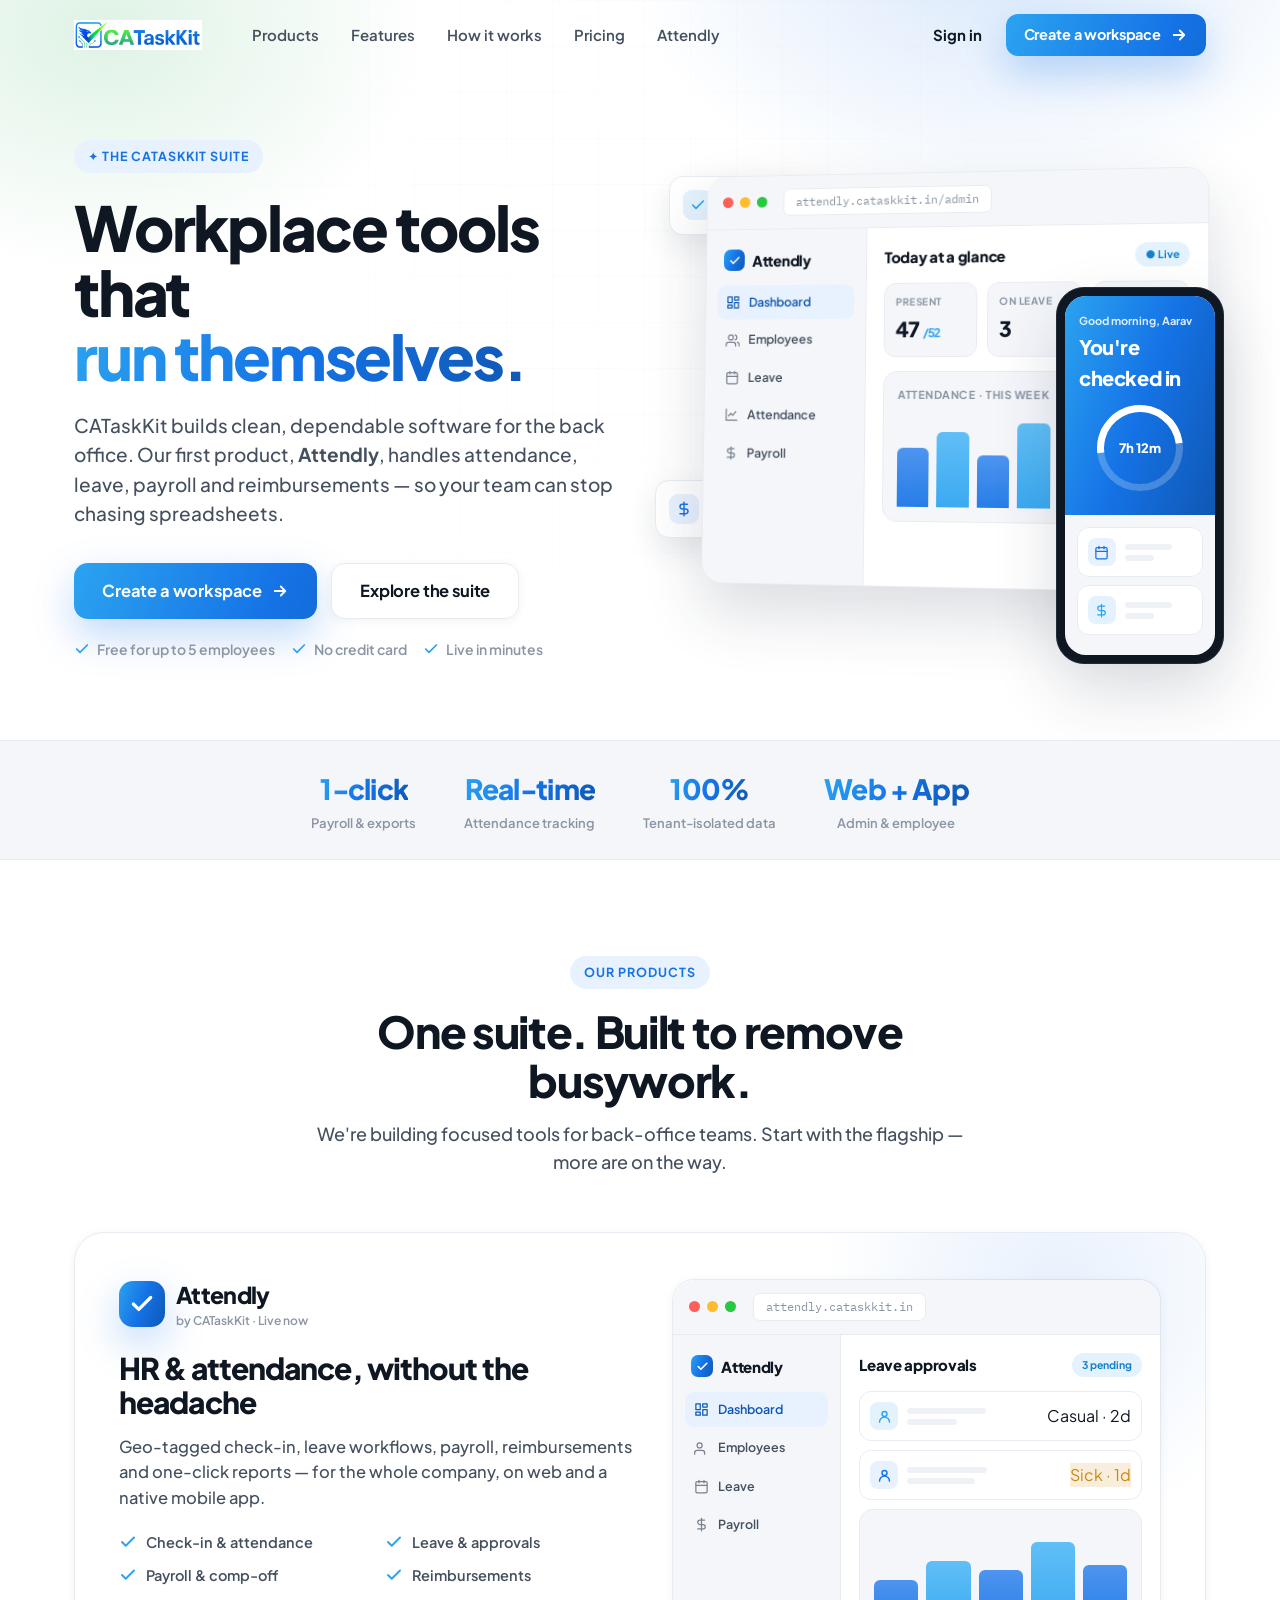
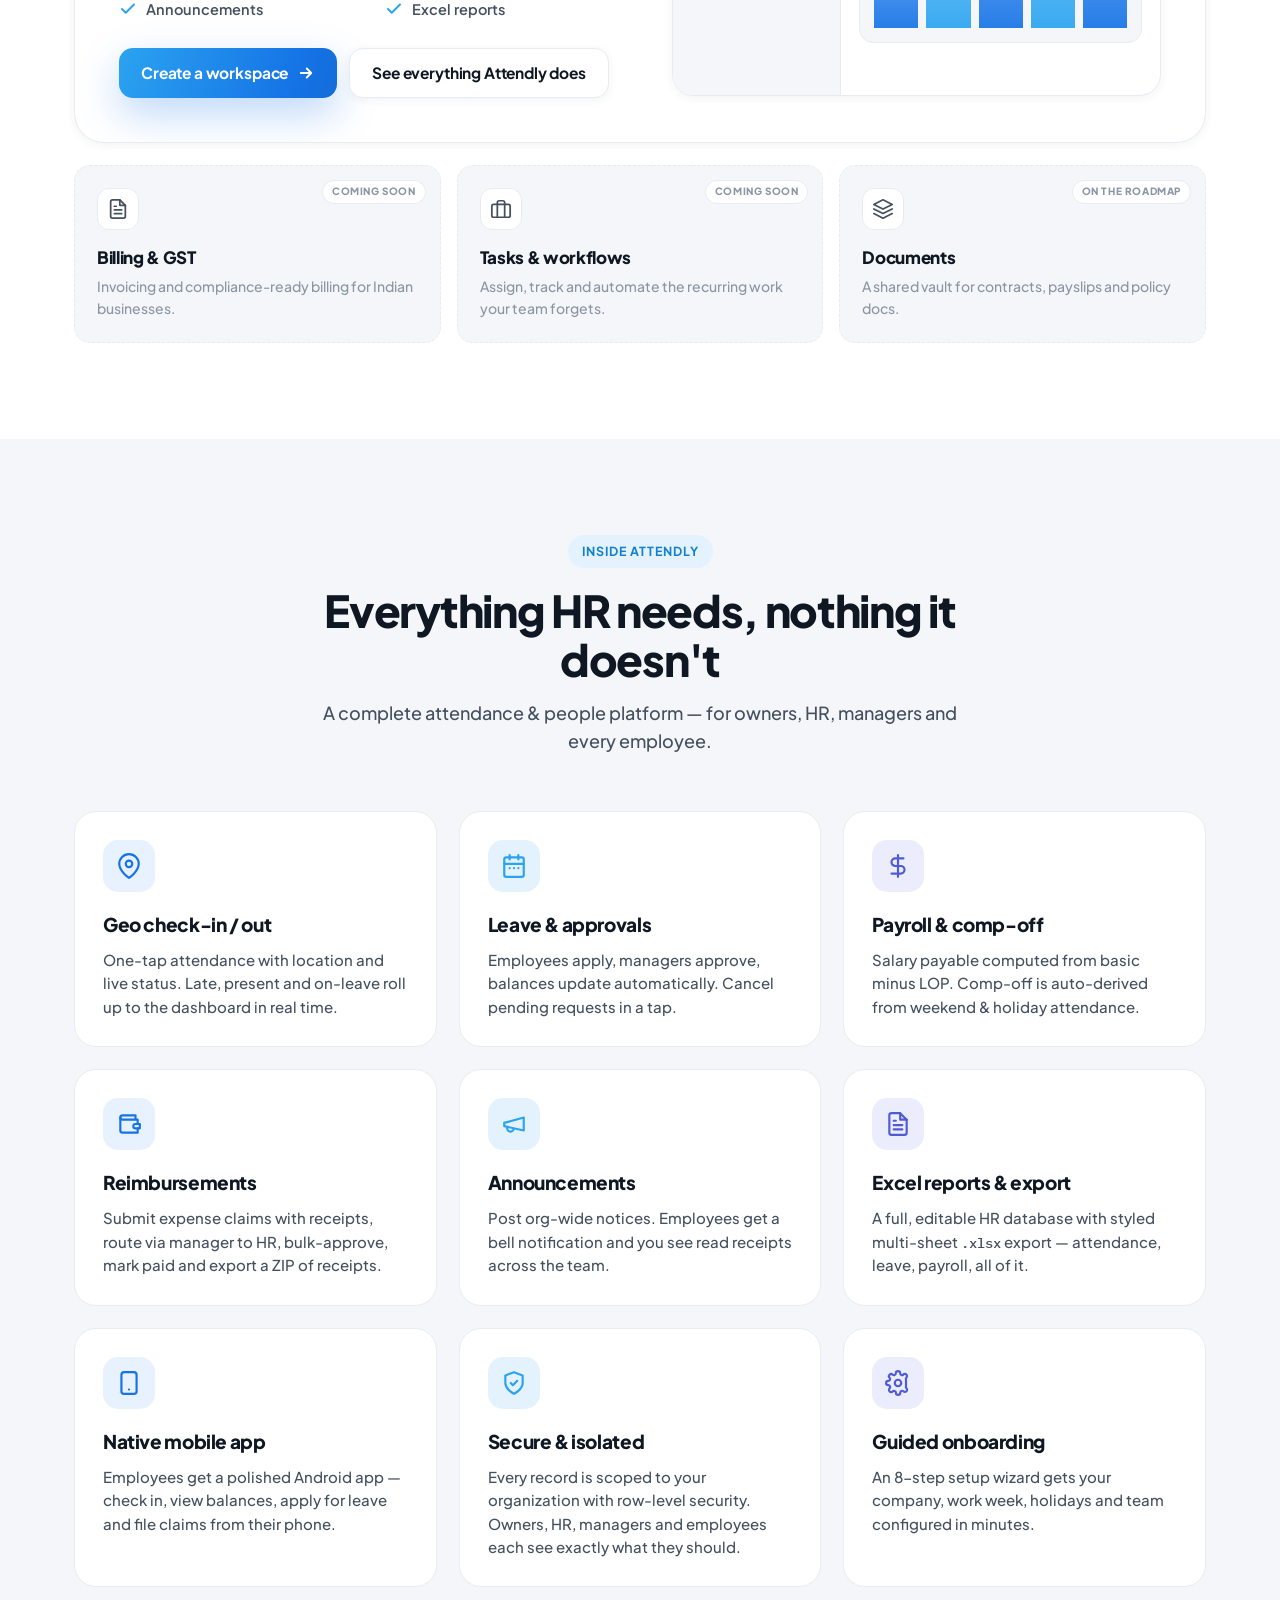
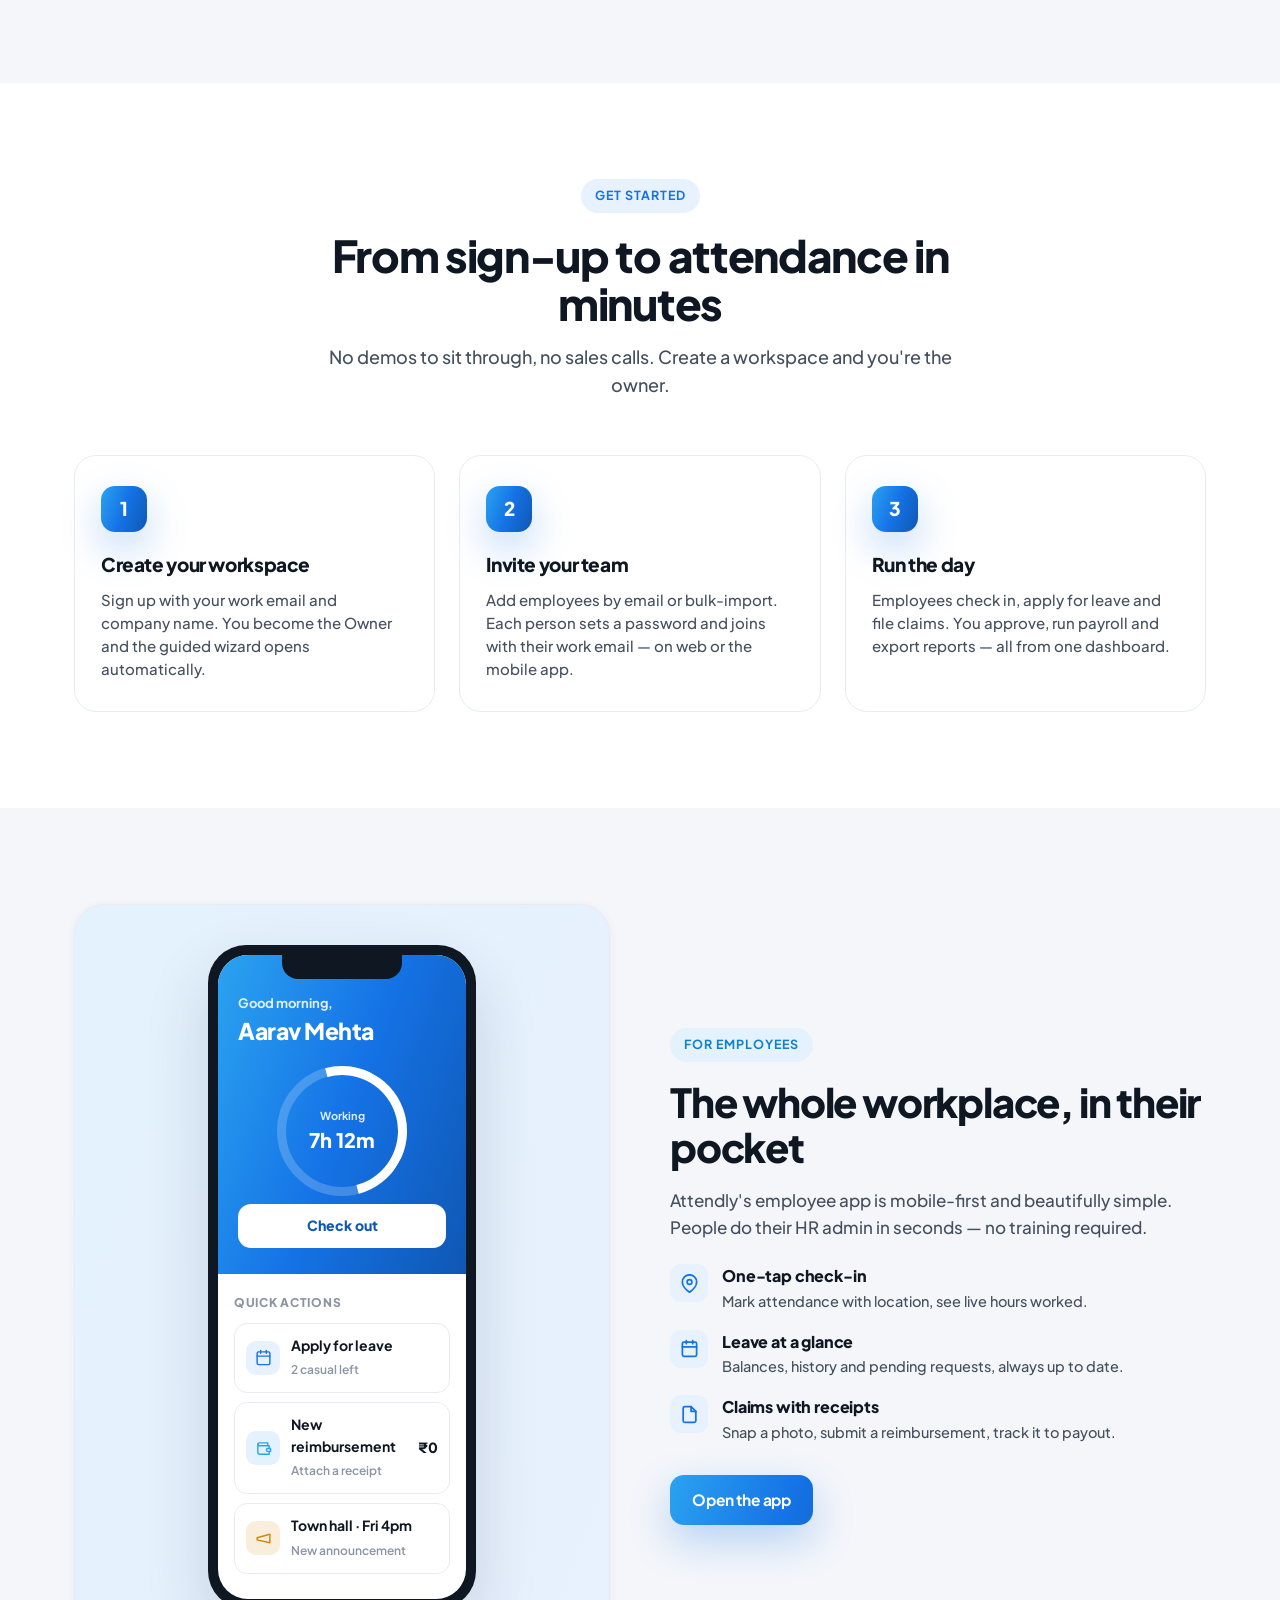
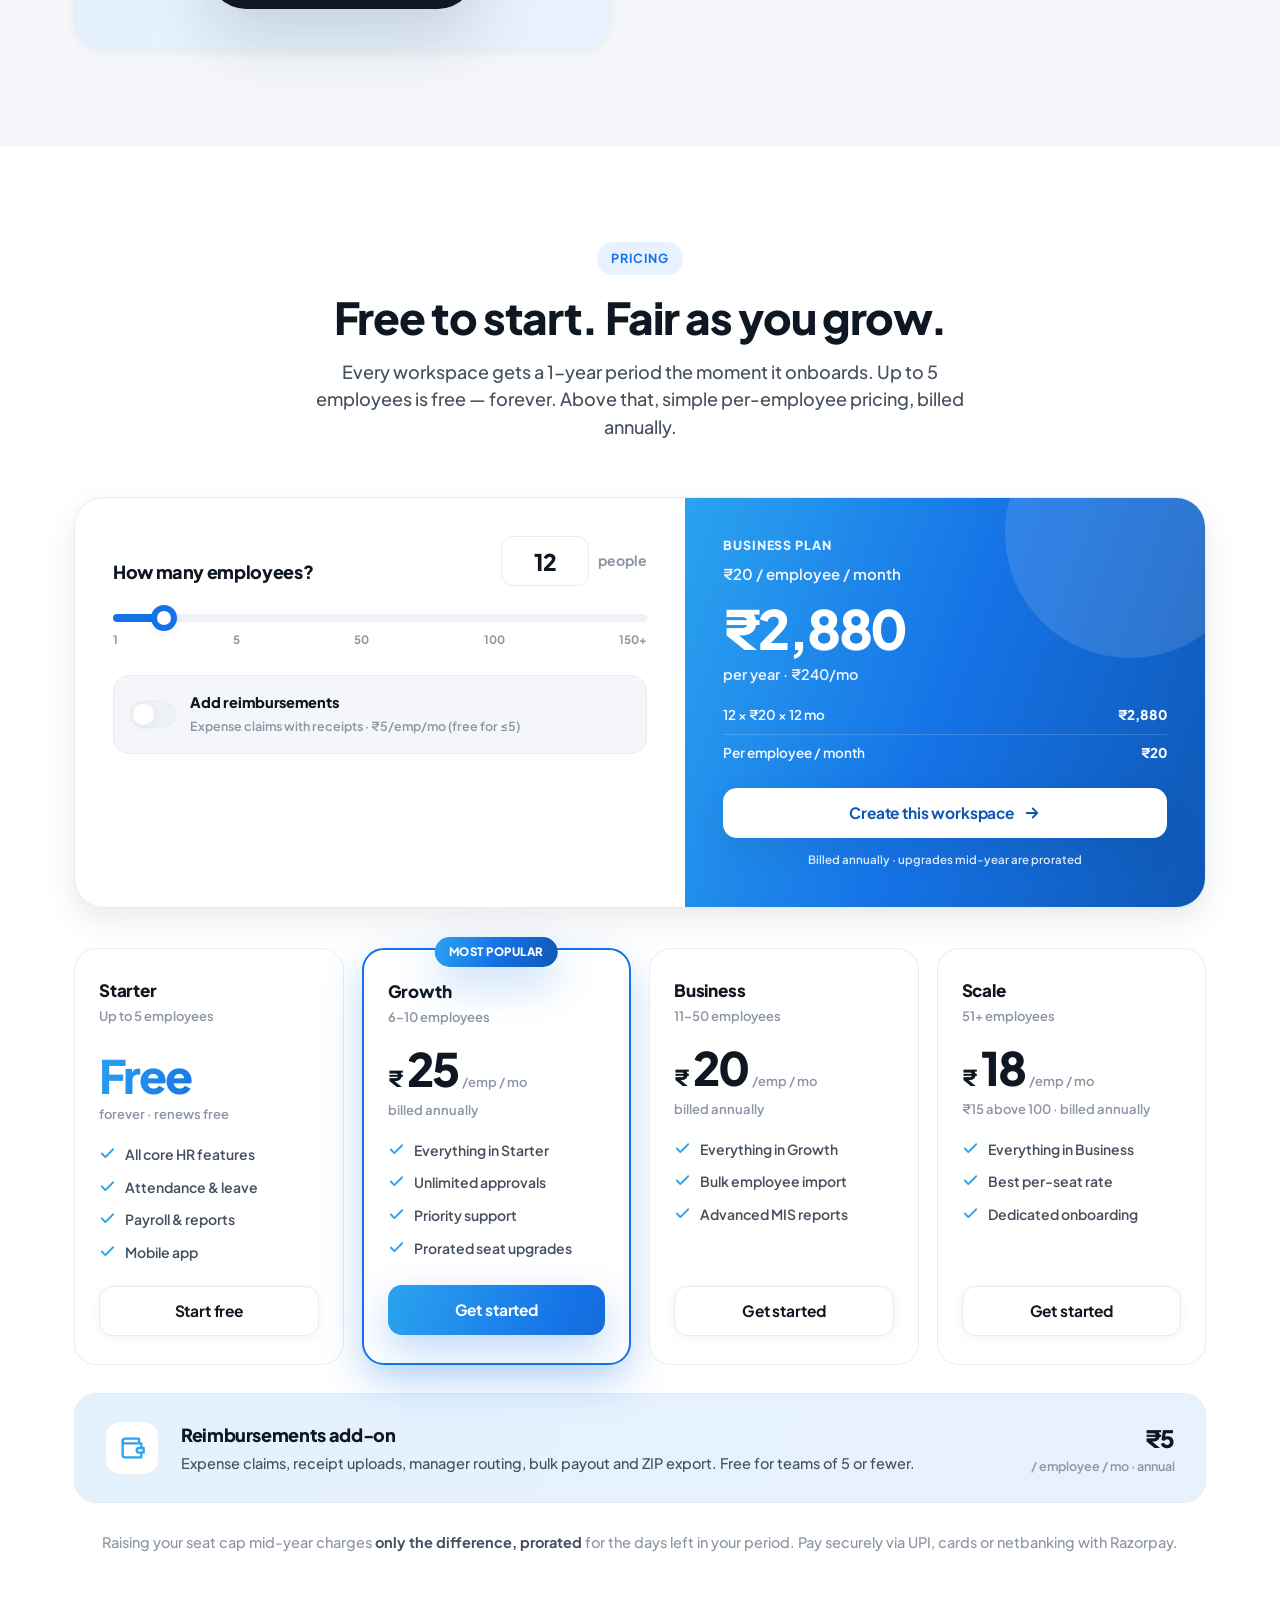
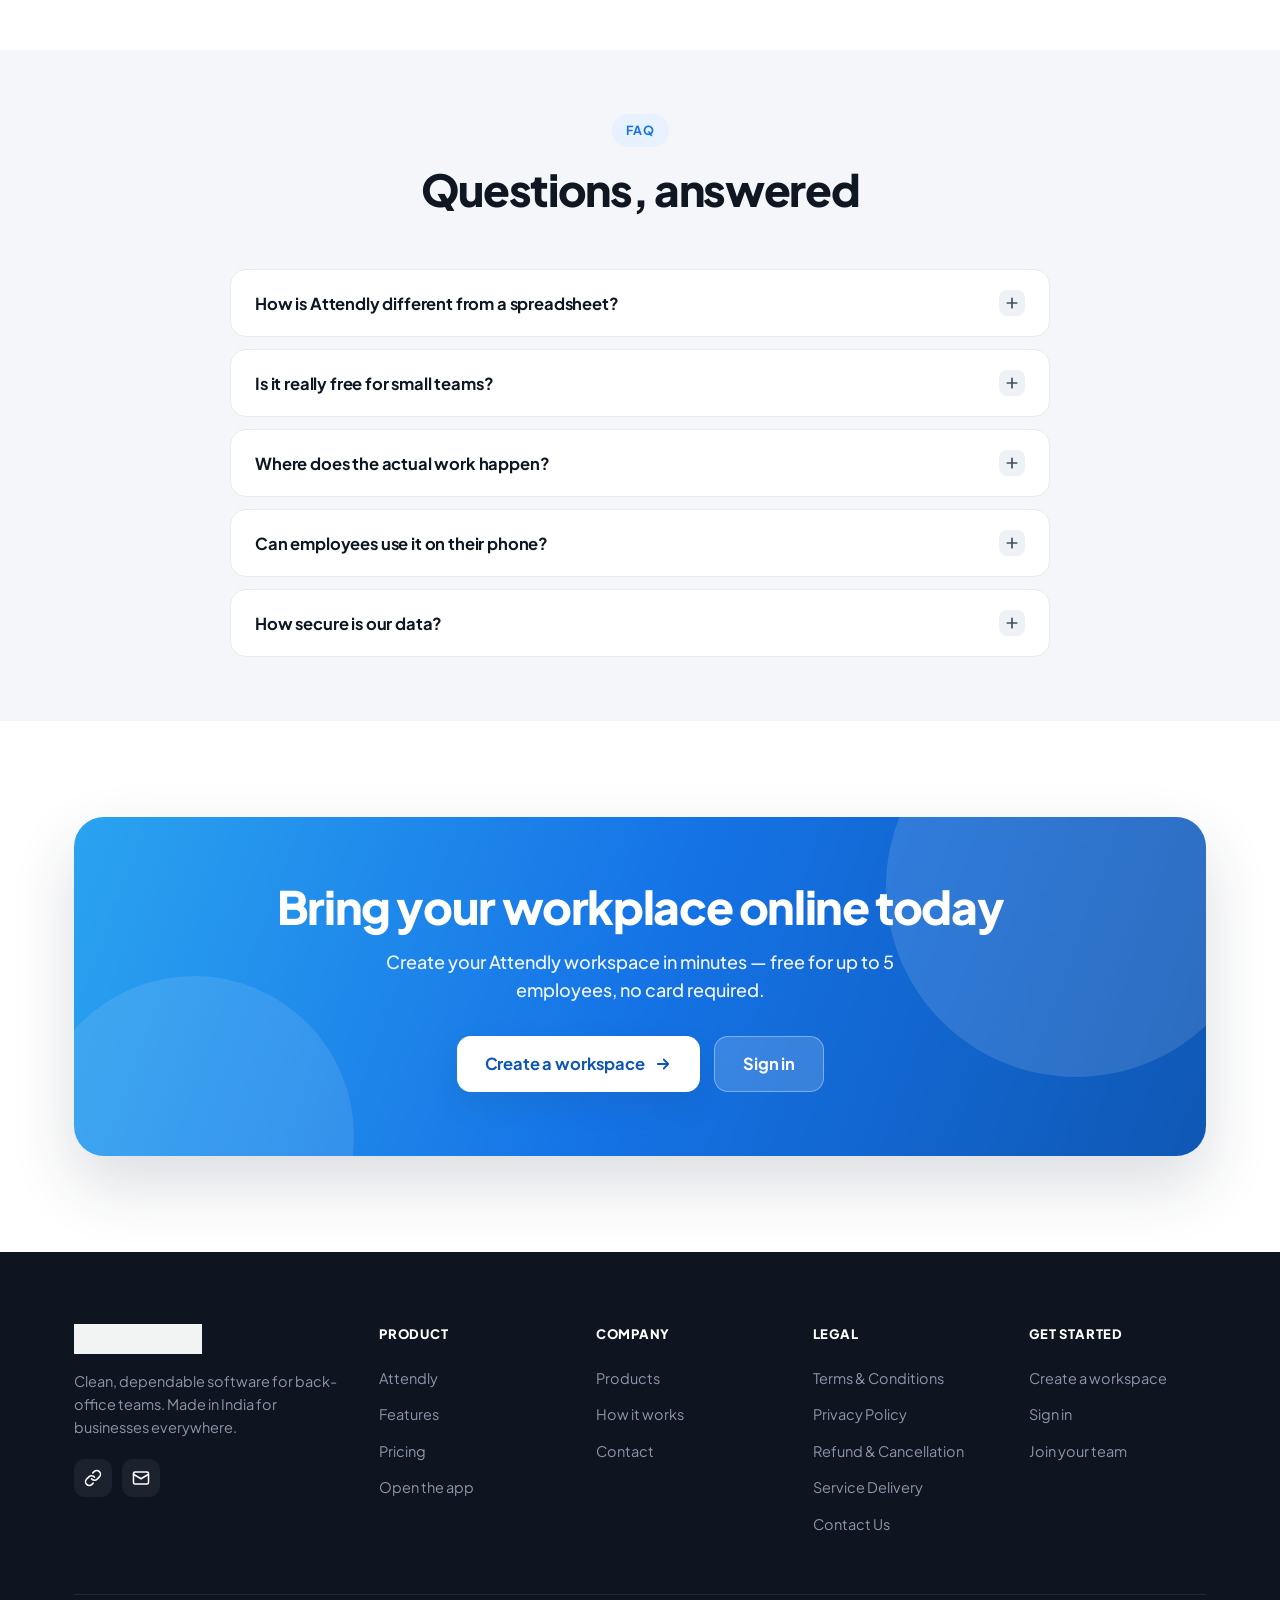
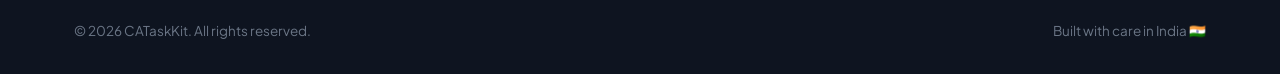
==== commit 9eff25b6: "Add legal/policy pages required for payment gateway Terms, Privacy, Refund & Cancellation, Service D" ====
--- a/index.html
+++ b/index.html
@@ -559,6 +559,14 @@
           <a href="mailto:hello@cataskkit.in">Contact</a>
         </div>
         <div class="footer__col">
+          <h5>Legal</h5>
+          <a href="terms.html">Terms &amp; Conditions</a>
+          <a href="privacy.html">Privacy Policy</a>
+          <a href="refund.html">Refund &amp; Cancellation</a>
+          <a href="shipping.html">Service Delivery</a>
+          <a href="contact.html">Contact Us</a>
+        </div>
+        <div class="footer__col">
           <h5>Get started</h5>
           <a href="https://attendly.cataskkit.in/?signup=1" target="_blank" rel="noopener">Create a workspace</a>
           <a href="https://attendly.cataskkit.in/" target="_blank" rel="noopener">Sign in</a>
--- a/css/styles.css
+++ b/css/styles.css
@@ -505,7 +505,7 @@
    FOOTER
    ============================================================ */
 .footer { background: #0e1420; color: #aeb8c6; padding: 72px 0 32px; }
-.footer__top { display:grid; grid-template-columns: 1.4fr 1fr 1fr 1fr; gap: 40px; }
+.footer__top { display:grid; grid-template-columns: 1.5fr 1fr 1fr 1fr 1fr; gap: 40px; }
 .footer__brand img { height: 30px; filter: brightness(0) invert(1); opacity:.95; }
 .footer__brand p { margin-top: 16px; font-size: 14.5px; line-height:1.6; max-width: 300px; color:#8b97a8; }
 .footer__social { margin-top: 20px; display:flex; gap:10px; }
@@ -524,6 +524,59 @@
 .reveal { opacity:0; transform: translateY(26px); transition: opacity .6s cubic-bezier(.2,.7,.2,1), transform .6s cubic-bezier(.2,.7,.2,1); }
 .reveal.in { opacity:1; transform:none; }
 .reveal.d1 { transition-delay:.08s; } .reveal.d2 { transition-delay:.16s; } .reveal.d3 { transition-delay:.24s; } .reveal.d4 { transition-delay:.32s; }
+
+/* ============================================================
+   LEGAL / POLICY PAGES
+   ============================================================ */
+.legal-hero { padding: calc(var(--nav-h) + 54px) 0 40px; background: var(--bg-2); border-bottom: 1px solid var(--line); position: relative; overflow: hidden; }
+.legal-hero__bg { position:absolute; inset:0; z-index:0; pointer-events:none; background: radial-gradient(560px 320px at 82% -20%, rgba(21,115,230,.14), transparent 60%); }
+.legal-hero .wrap { position: relative; z-index: 1; }
+.legal-hero .eyebrow { margin-bottom: 14px; }
+.legal-hero h1 { font-size: clamp(30px, 4vw, 44px); font-weight: 800; letter-spacing: -.03em; line-height: 1.08; }
+.legal-hero .updated { margin-top: 12px; font-size: 14px; color: var(--ink-3); font-weight: 600; display:flex; align-items:center; gap:8px; flex-wrap:wrap; }
+.legal-hero .updated svg { width: 15px; height: 15px; }
+
+.legal-wrap { display: grid; grid-template-columns: 248px 1fr; gap: 52px; padding: 52px 0 84px; align-items: start; }
+.legal-nav { position: sticky; top: 90px; }
+.legal-nav h5 { font-size: 12px; font-weight: 800; letter-spacing: .06em; text-transform: uppercase; color: var(--ink-3); margin-bottom: 12px; padding-left: 12px; }
+.legal-nav a { display: block; padding: 10px 13px; border-radius: 11px; font-size: 14.5px; font-weight: 600; color: var(--ink-2); transition: background .14s, color .14s; }
+.legal-nav a:hover { background: var(--bg-3); color: var(--ink-1); }
+.legal-nav a.active { background: var(--blue-soft); color: var(--blue-deep); font-weight: 700; }
+
+.legal-content { max-width: 768px; }
+.legal-content > p:first-of-type { font-size: 17px; color: var(--ink-2); }
+.legal-content h2 { font-size: 22px; font-weight: 800; letter-spacing: -.02em; margin: 38px 0 0; padding-top: 6px; scroll-margin-top: 90px; }
+.legal-content h2:first-child { margin-top: 0; }
+.legal-content h3 { font-size: 16.5px; font-weight: 800; letter-spacing: -.01em; margin: 22px 0 0; }
+.legal-content p { margin-top: 13px; font-size: 15.5px; color: var(--ink-2); font-weight: 500; line-height: 1.72; }
+.legal-content ul, .legal-content ol { margin: 13px 0 0; padding-left: 22px; }
+.legal-content li { margin-top: 8px; font-size: 15.5px; color: var(--ink-2); font-weight: 500; line-height: 1.7; }
+.legal-content ul li { list-style: disc; }
+.legal-content ol li { list-style: decimal; }
+.legal-content strong { color: var(--ink-1); font-weight: 700; }
+.legal-content a { color: var(--blue); font-weight: 600; }
+.legal-content a:hover { text-decoration: underline; }
+.legal-content code { font-family: var(--mono); font-size: .9em; background: var(--bg-3); padding: 2px 6px; border-radius: 6px; }
+
+.legal-content table { width: 100%; border-collapse: collapse; margin-top: 16px; font-size: 14.5px; }
+.legal-content th, .legal-content td { text-align: left; padding: 11px 14px; border: 1px solid var(--line); }
+.legal-content th { background: var(--bg-2); font-weight: 700; color: var(--ink-1); }
+.legal-content td { color: var(--ink-2); font-weight: 500; }
+
+.legal-callout { margin-top: 20px; padding: 16px 18px; border-radius: var(--r-md); background: var(--blue-soft); border: 1px solid #cfe2fb; font-size: 14.5px; color: var(--ink-2); font-weight: 500; line-height: 1.65; }
+.legal-callout strong { color: var(--blue-deep); }
+.legal-fill { margin-top: 20px; padding: 16px 18px; border-radius: var(--r-md); background: #fff8ec; border: 1px dashed #e6cf9a; font-size: 14px; color: #7a5a16; font-weight: 500; line-height: 1.6; }
+.legal-fill strong { color: #5e4410; }
+
+.legal-related { margin-top: 44px; padding-top: 26px; border-top: 1px solid var(--line); display: flex; gap: 14px; flex-wrap: wrap; }
+.legal-related a { font-size: 14px; font-weight: 700; color: var(--blue); padding: 9px 15px; border: 1px solid var(--line); border-radius: 999px; transition: border-color .14s, background .14s; }
+.legal-related a:hover { background: var(--blue-soft); border-color: #cfe2fb; }
+
+@media (max-width: 860px) {
+  .legal-wrap { grid-template-columns: 1fr; gap: 8px; padding-top: 28px; }
+  .legal-nav { position: static; margin-bottom: 22px; border: 1px solid var(--line); border-radius: var(--r-md); padding: 16px; background: var(--panel); }
+  .legal-nav { display: flex; flex-direction: column; }
+}
 
 /* ============================================================
    Reduced motion — respect the user's OS preference
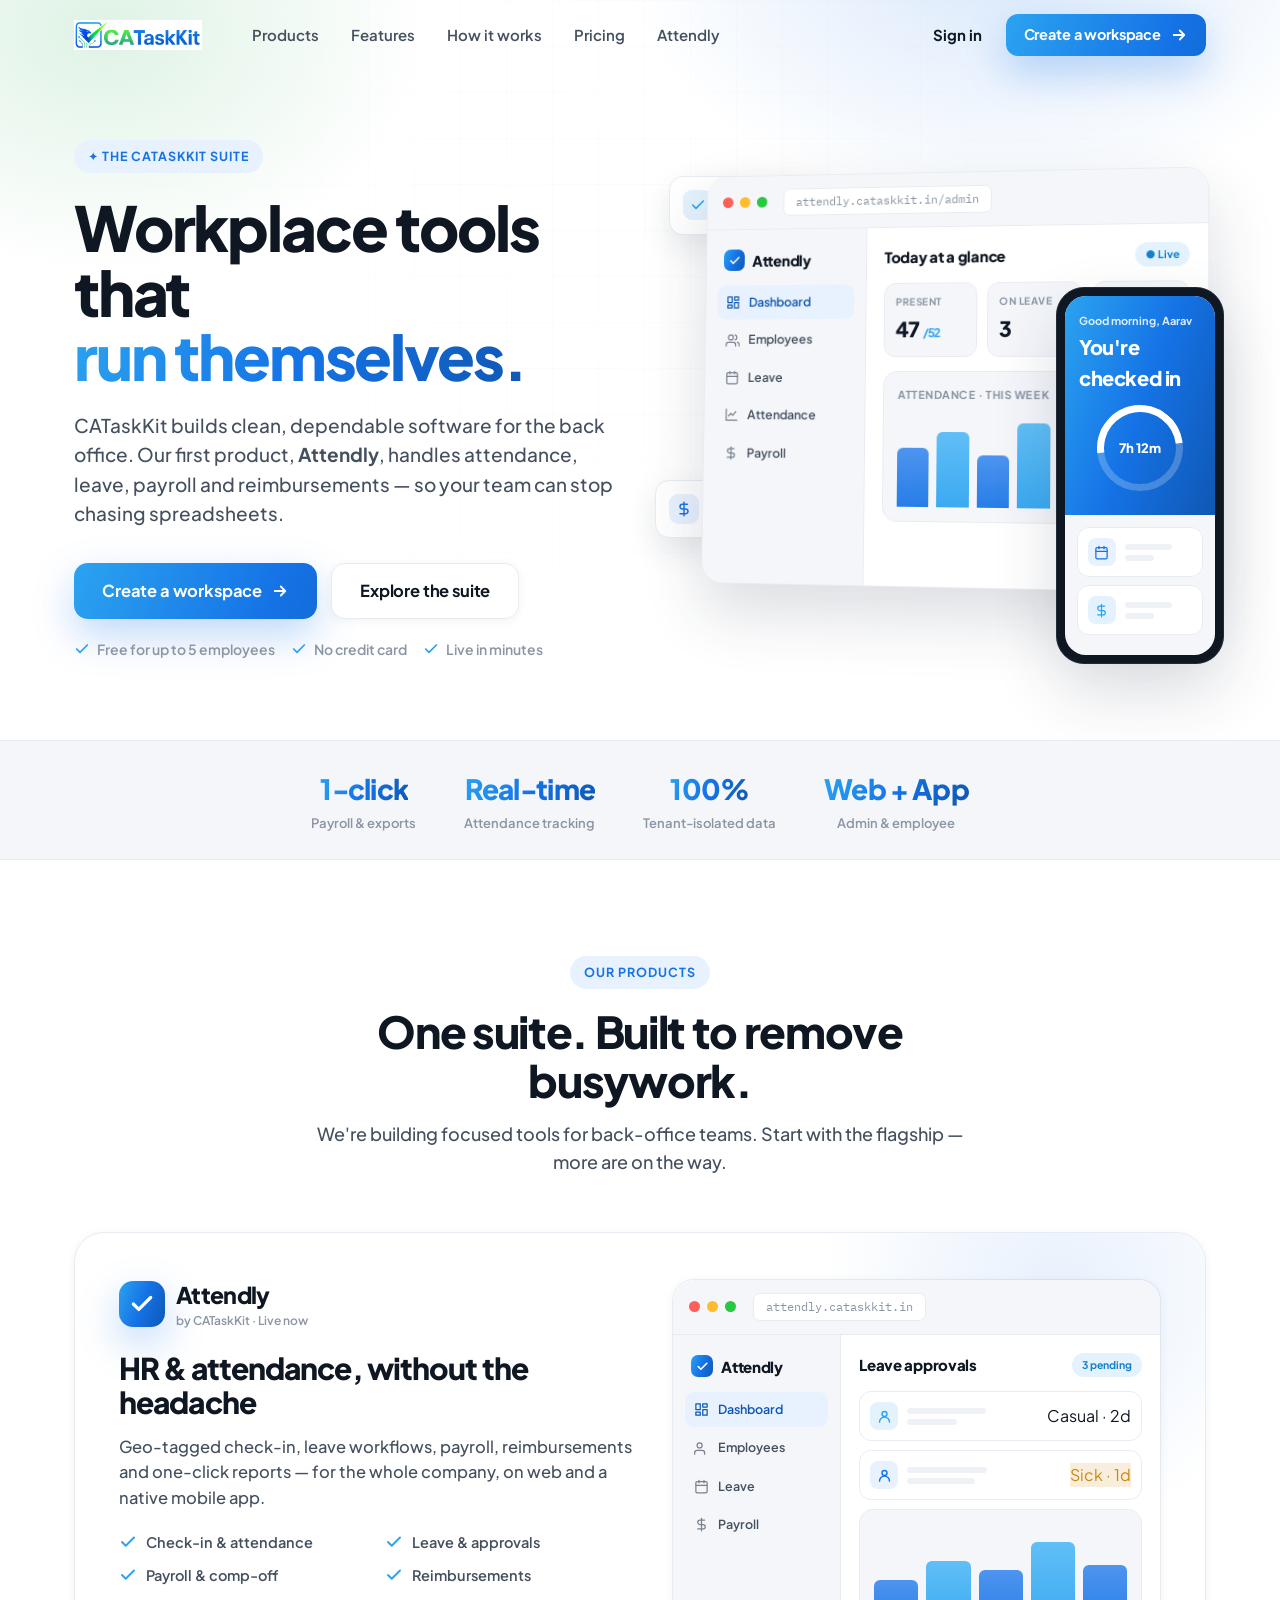
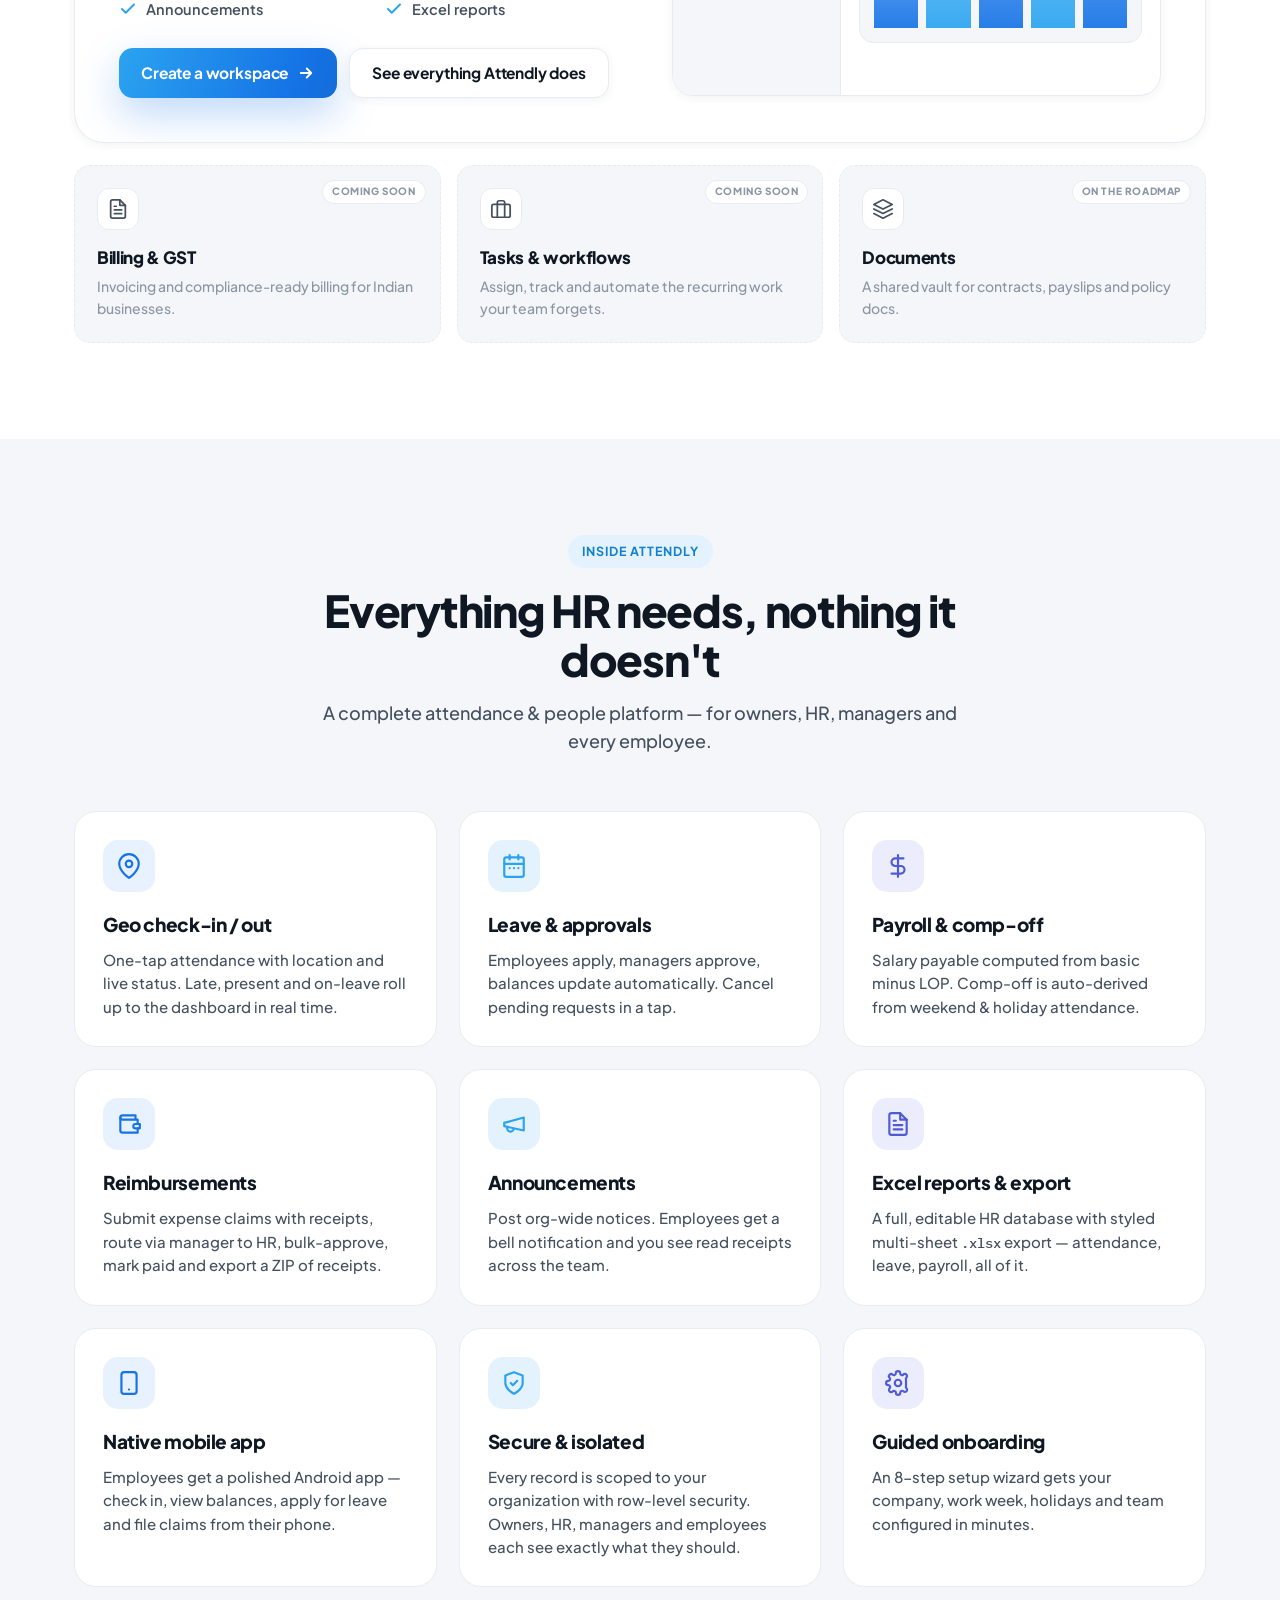
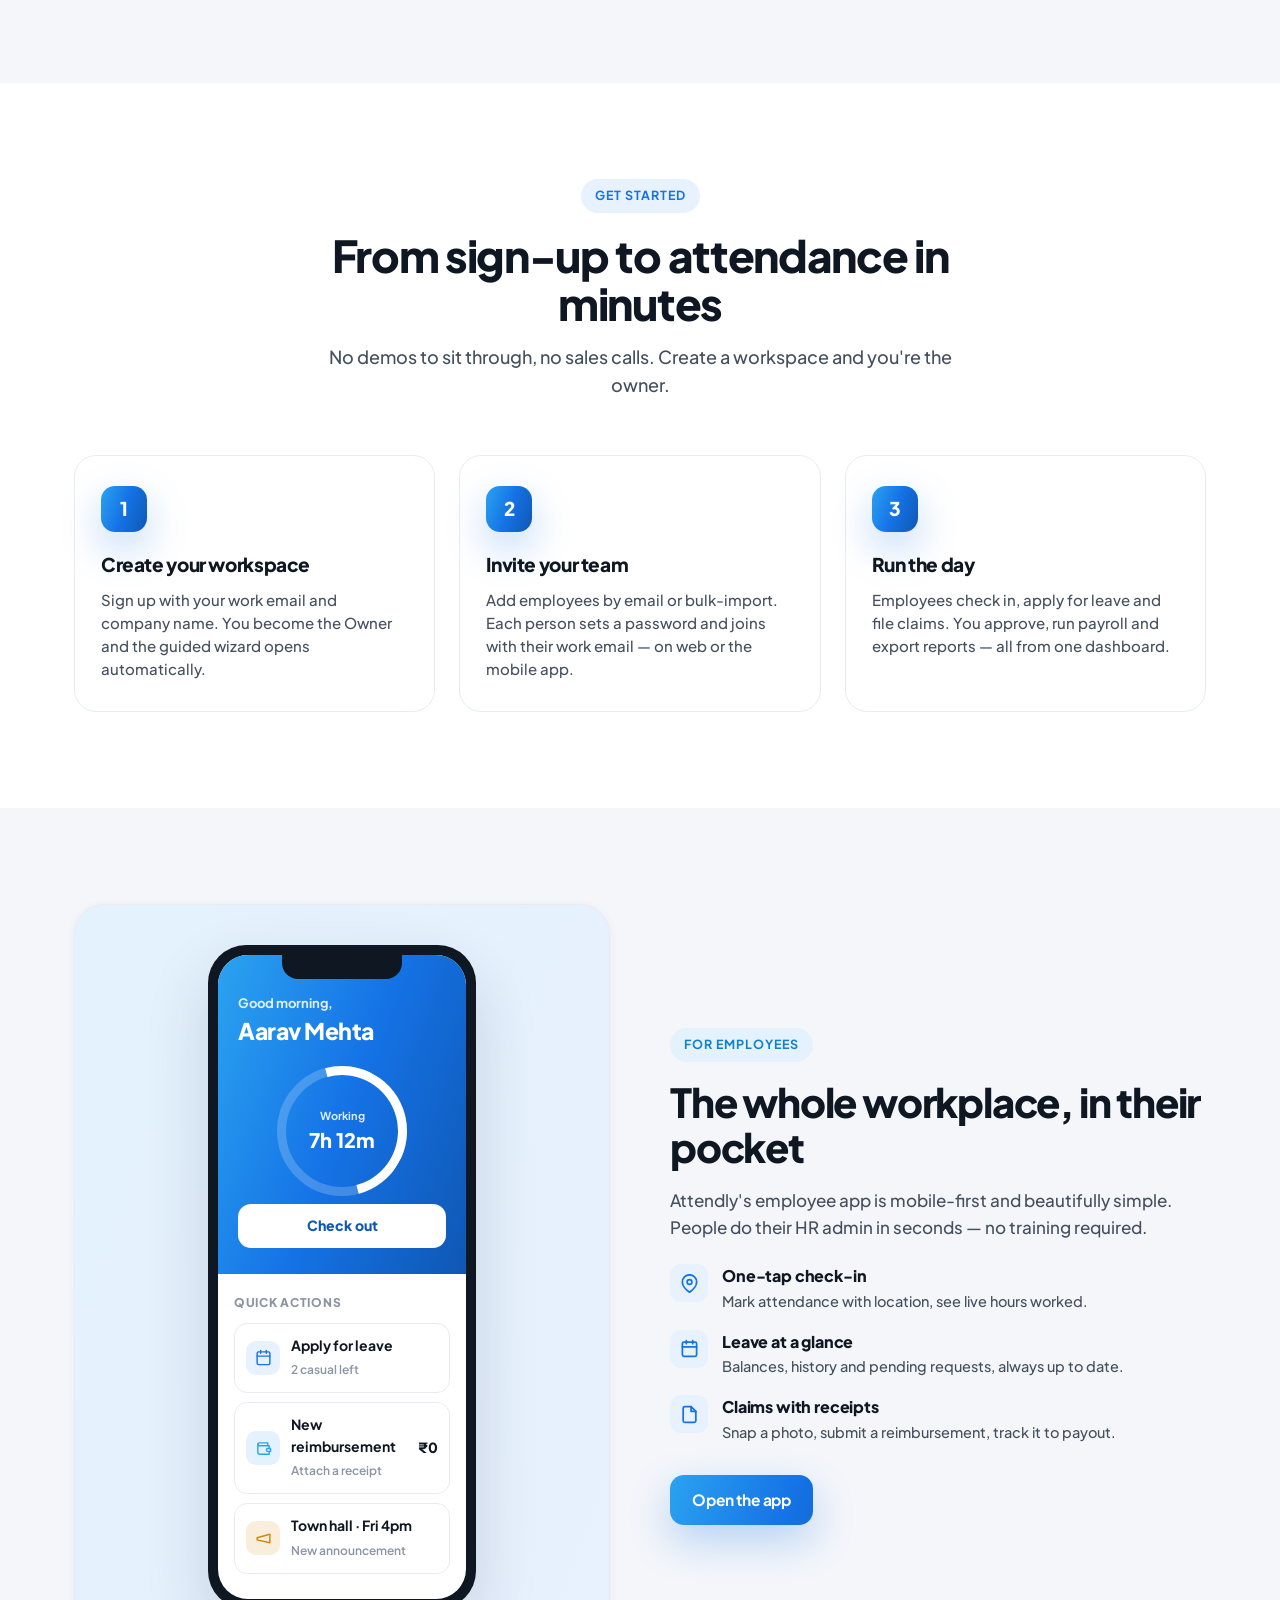
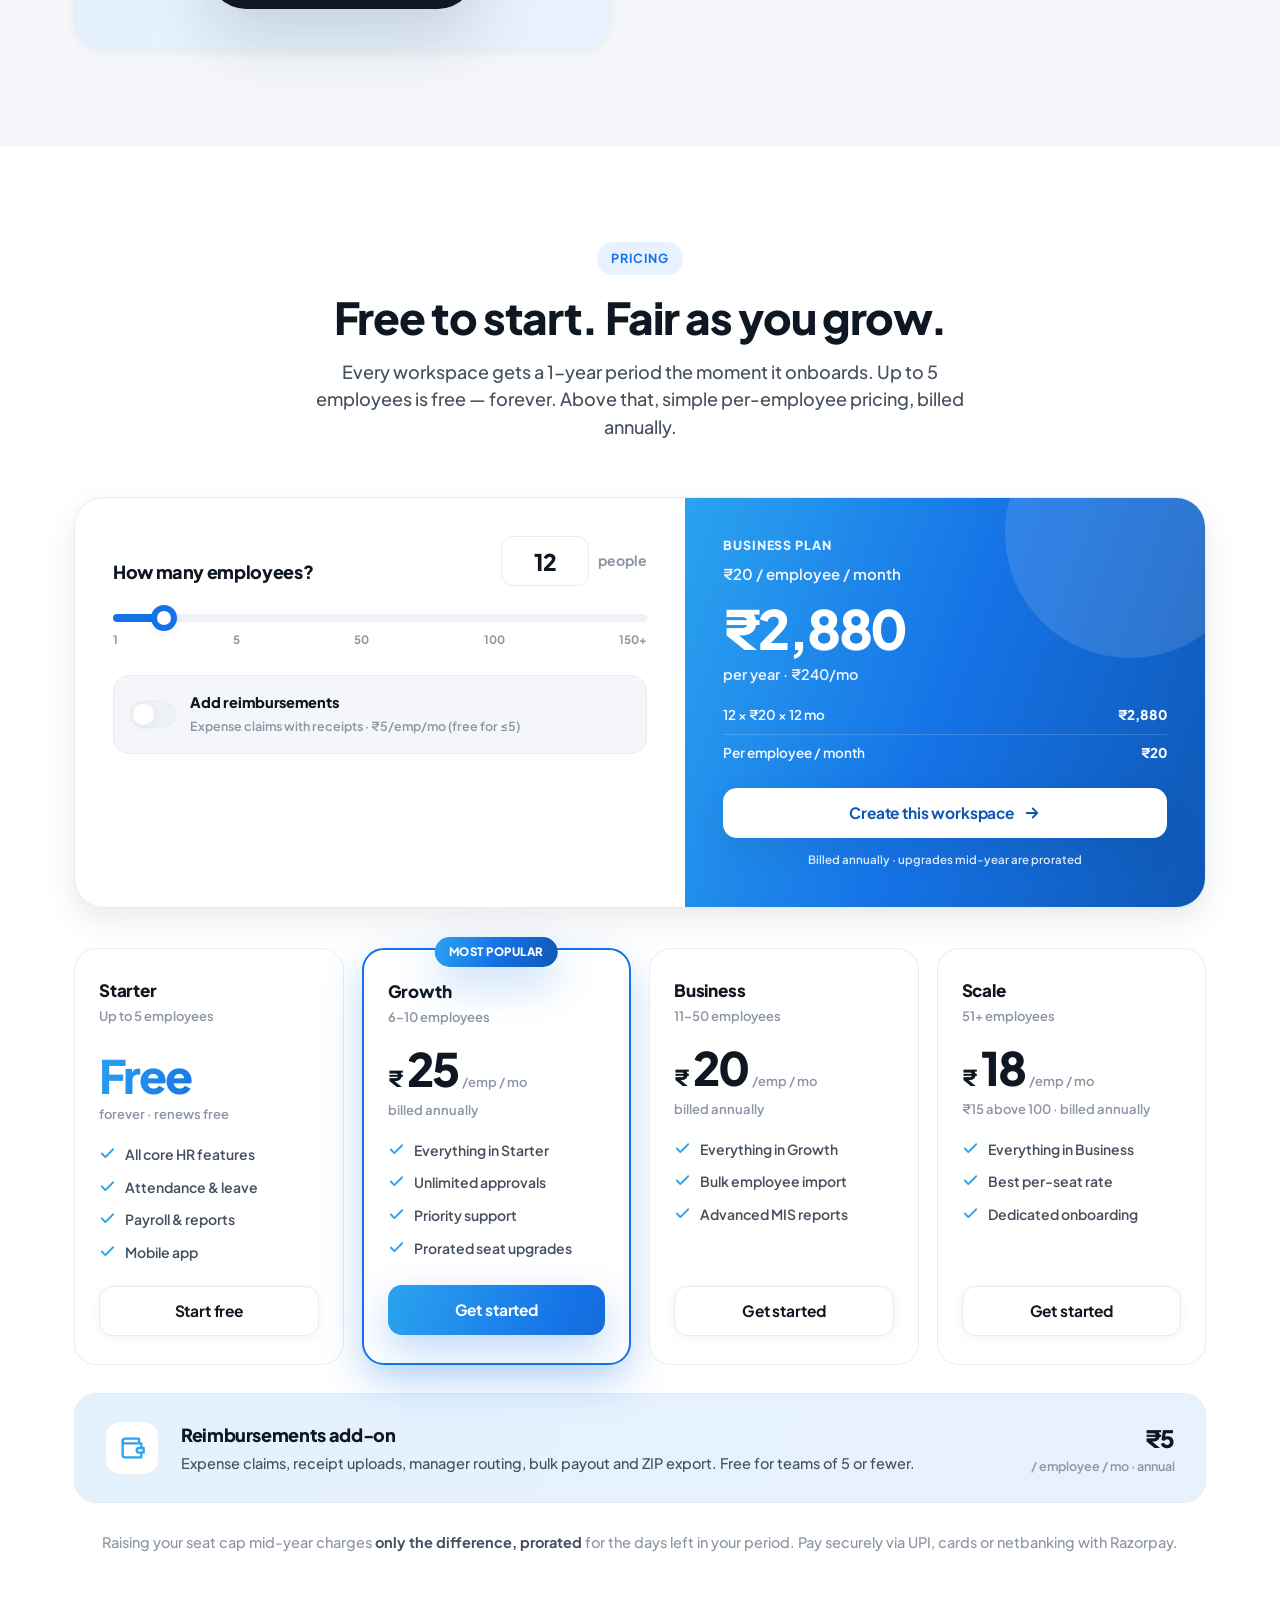
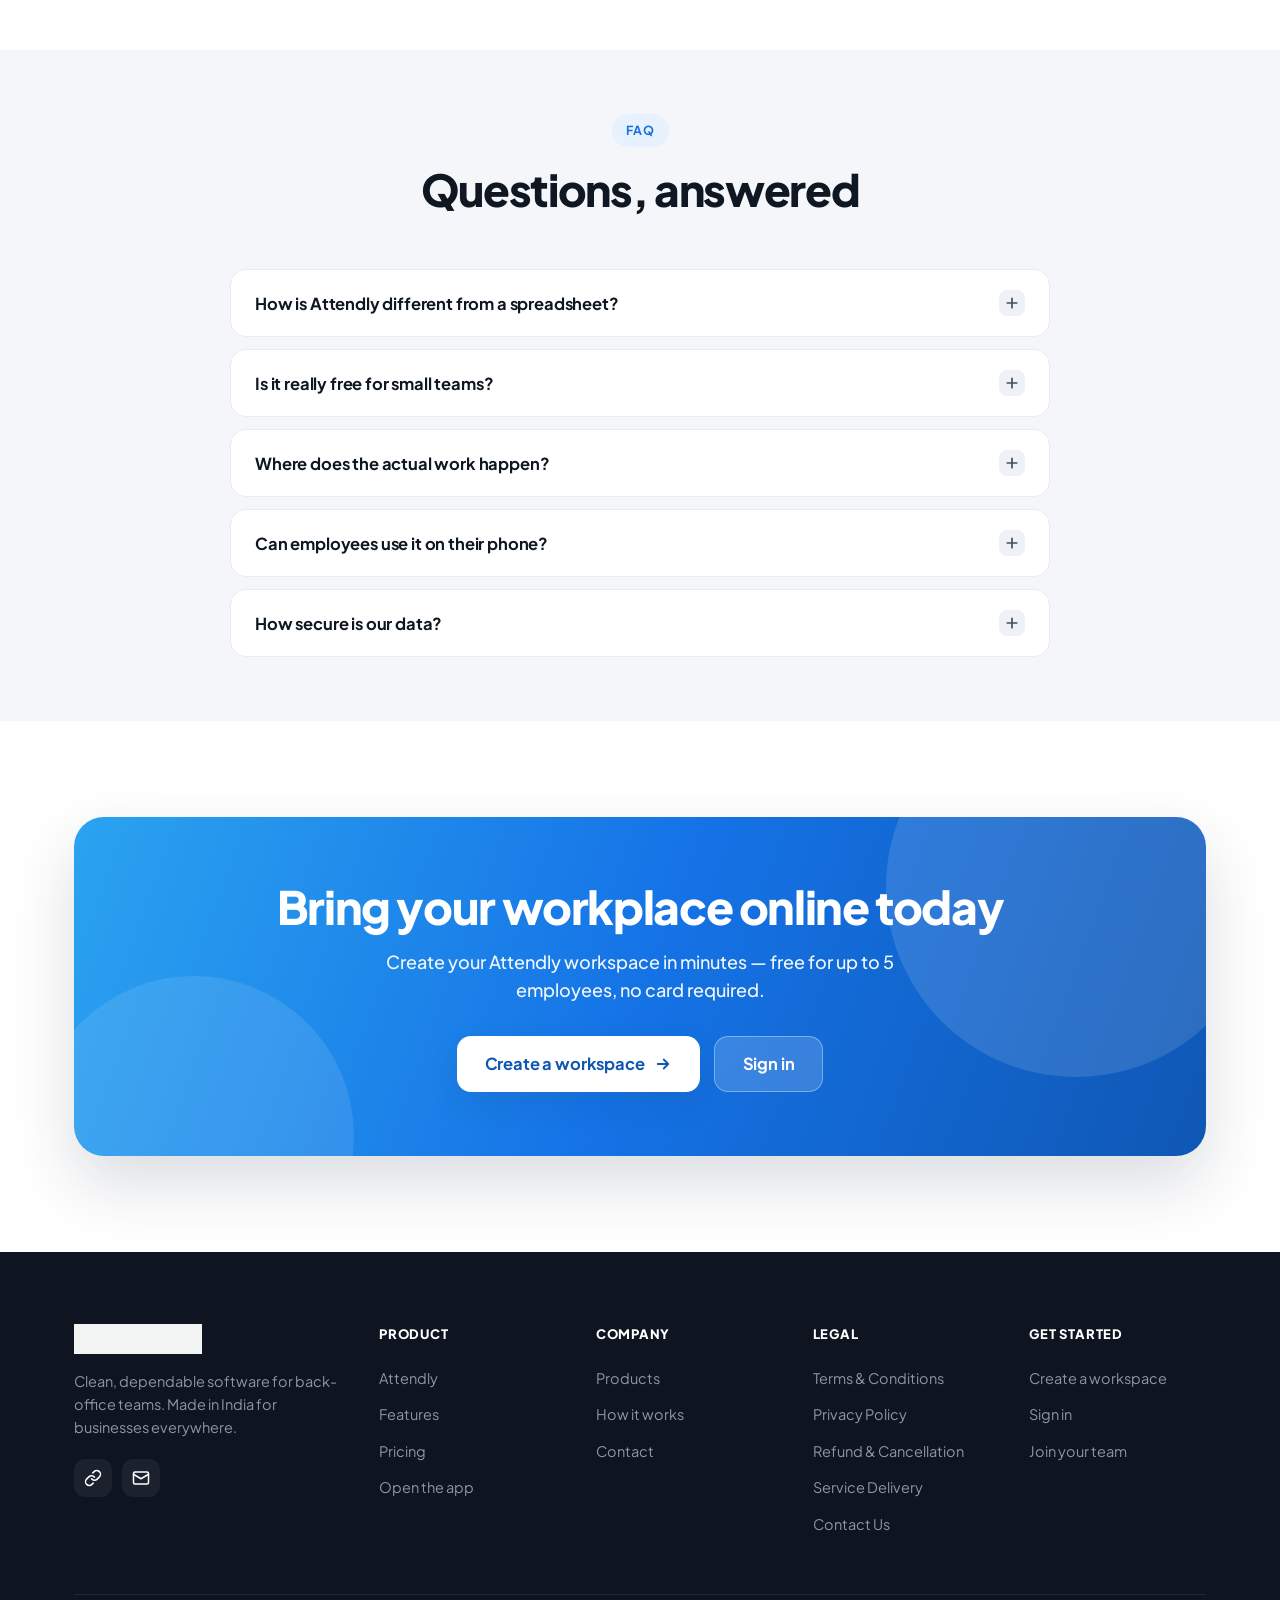
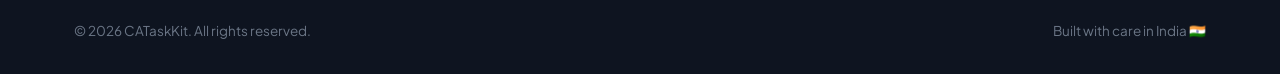
==== commit 4a027a4e: "Fill real business details into policy pages CATaskKit, Kharadi/Pune address, +91 70282 79090, info@" ====
--- a/index.html
+++ b/index.html
@@ -540,7 +540,7 @@
             <a href="https://attendly.cataskkit.in/" target="_blank" rel="noopener" aria-label="Attendly app">
               <svg viewBox="0 0 24 24" fill="none" stroke="currentColor" stroke-width="2" stroke-linecap="round" stroke-linejoin="round"><path d="M10 13a5 5 0 0 0 7.54.54l3-3a5 5 0 0 0-7.07-7.07l-1.72 1.71"/><path d="M14 11a5 5 0 0 0-7.54-.54l-3 3a5 5 0 0 0 7.07 7.07l1.71-1.71"/></svg>
             </a>
-            <a href="mailto:hello@cataskkit.in" aria-label="Email">
+            <a href="mailto:info@cataskkit.com" aria-label="Email">
               <svg viewBox="0 0 24 24" fill="none" stroke="currentColor" stroke-width="2" stroke-linecap="round" stroke-linejoin="round"><rect x="2" y="4" width="20" height="16" rx="2"/><path d="m22 7-10 6L2 7"/></svg>
             </a>
           </div>
@@ -556,7 +556,7 @@
           <h5>Company</h5>
           <a href="#products">Products</a>
           <a href="#how">How it works</a>
-          <a href="mailto:hello@cataskkit.in">Contact</a>
+          <a href="mailto:info@cataskkit.com">Contact</a>
         </div>
         <div class="footer__col">
           <h5>Legal</h5>
--- a/css/styles.css
+++ b/css/styles.css
@@ -565,8 +565,6 @@
 
 .legal-callout { margin-top: 20px; padding: 16px 18px; border-radius: var(--r-md); background: var(--blue-soft); border: 1px solid #cfe2fb; font-size: 14.5px; color: var(--ink-2); font-weight: 500; line-height: 1.65; }
 .legal-callout strong { color: var(--blue-deep); }
-.legal-fill { margin-top: 20px; padding: 16px 18px; border-radius: var(--r-md); background: #fff8ec; border: 1px dashed #e6cf9a; font-size: 14px; color: #7a5a16; font-weight: 500; line-height: 1.6; }
-.legal-fill strong { color: #5e4410; }
 
 .legal-related { margin-top: 44px; padding-top: 26px; border-top: 1px solid var(--line); display: flex; gap: 14px; flex-wrap: wrap; }
 .legal-related a { font-size: 14px; font-weight: 700; color: var(--blue); padding: 9px 15px; border: 1px solid var(--line); border-radius: 999px; transition: border-color .14s, background .14s; }
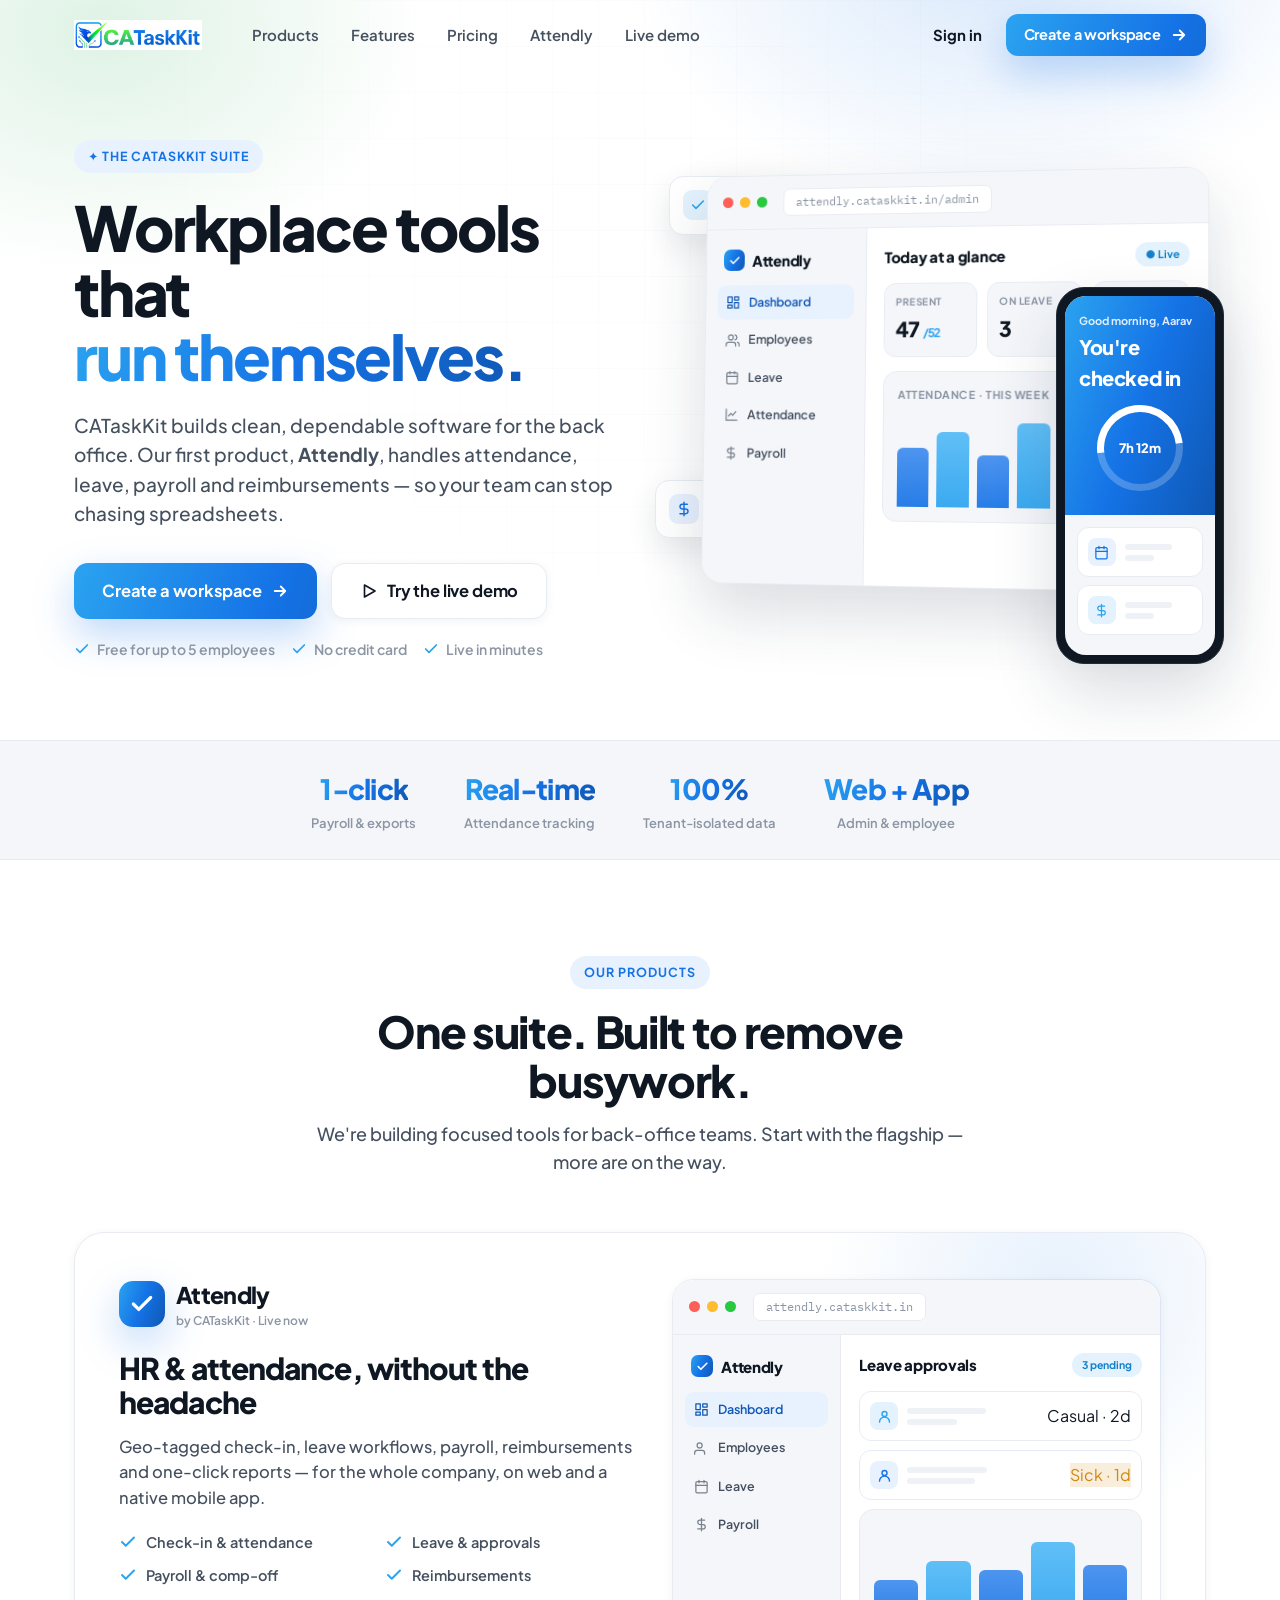
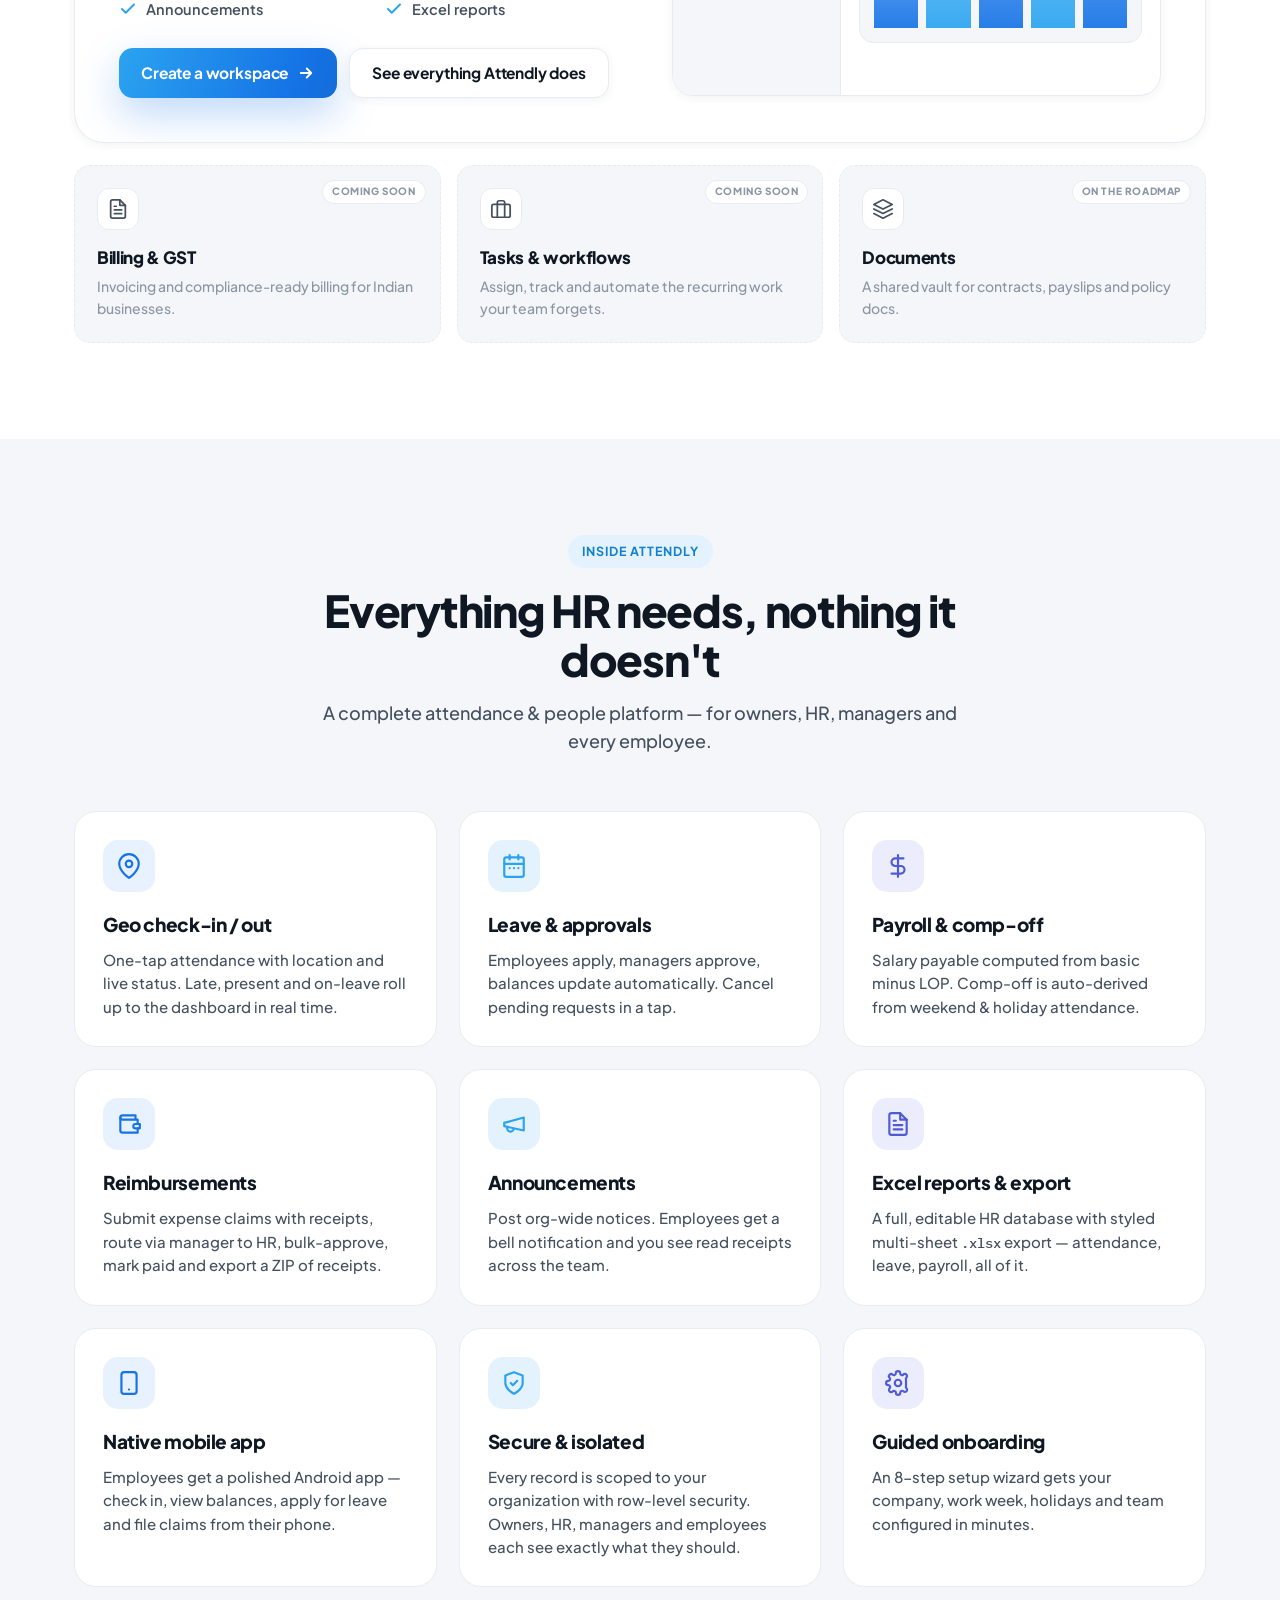
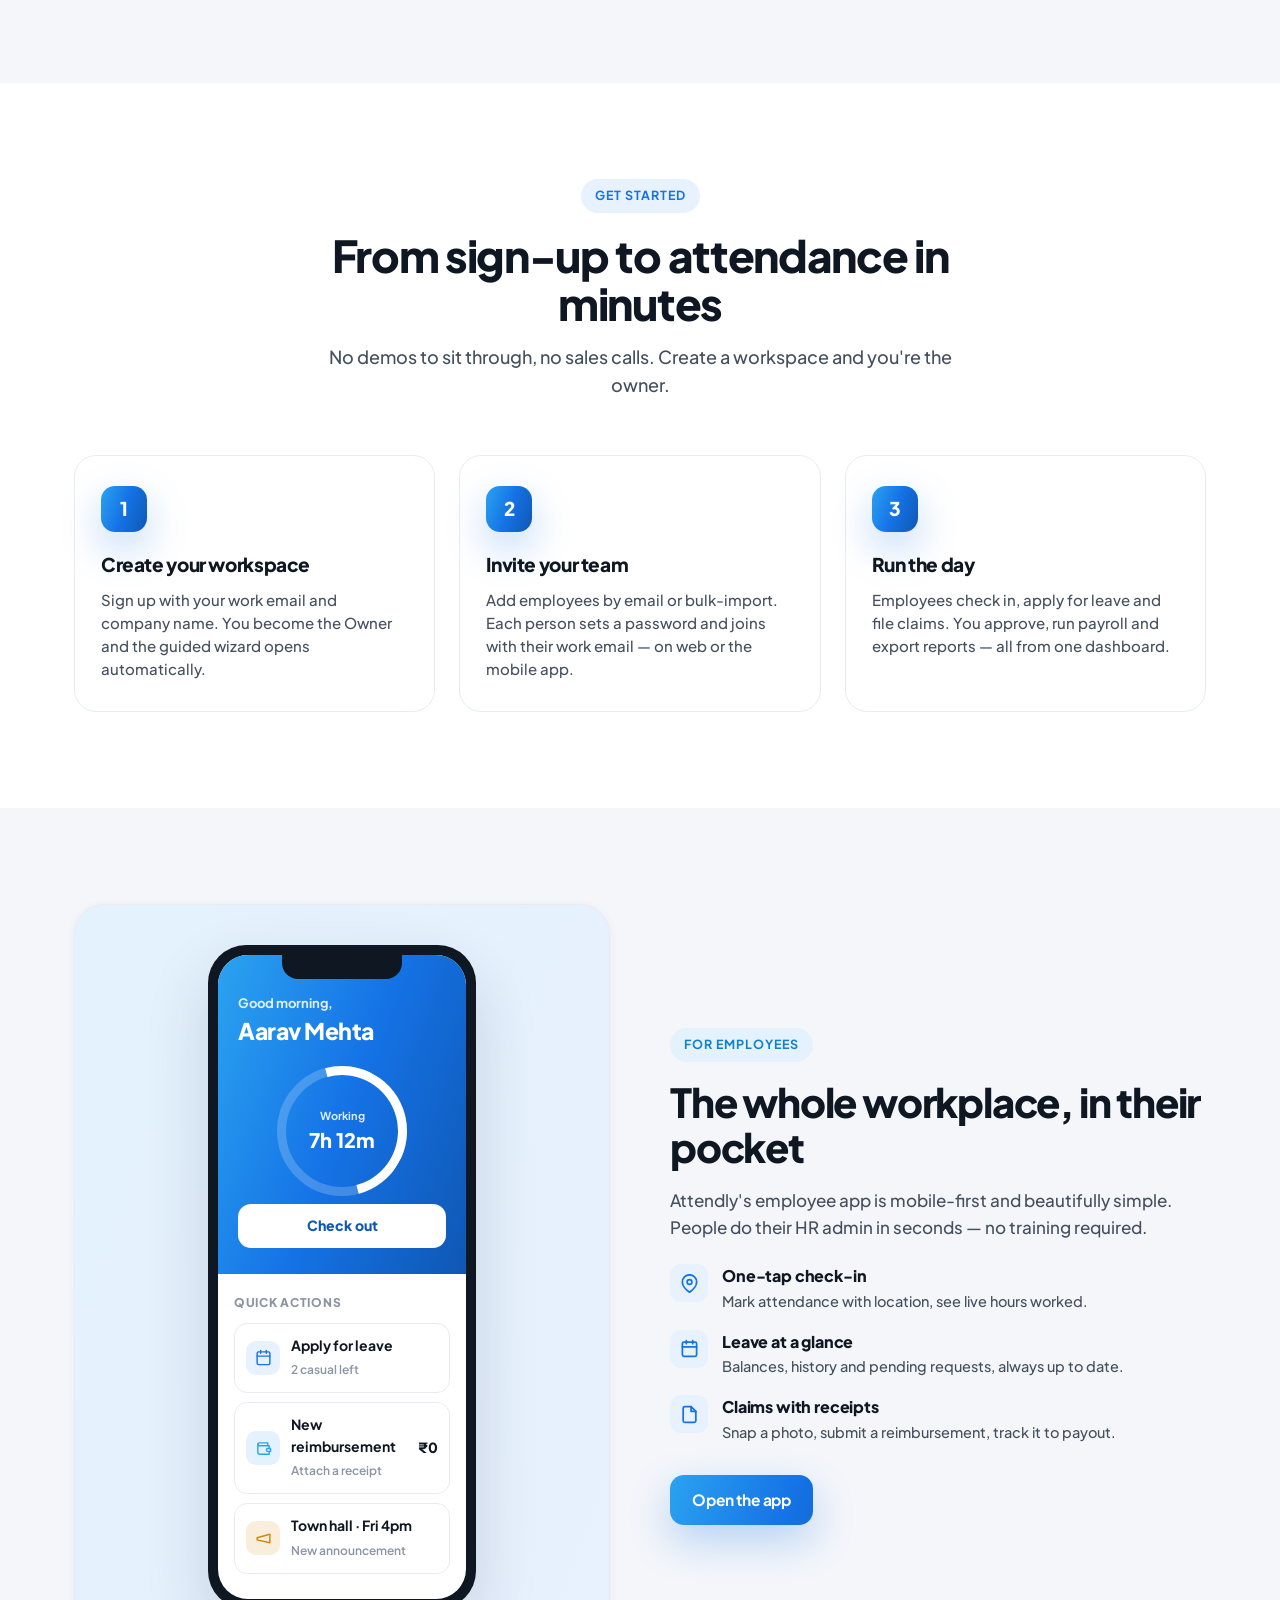
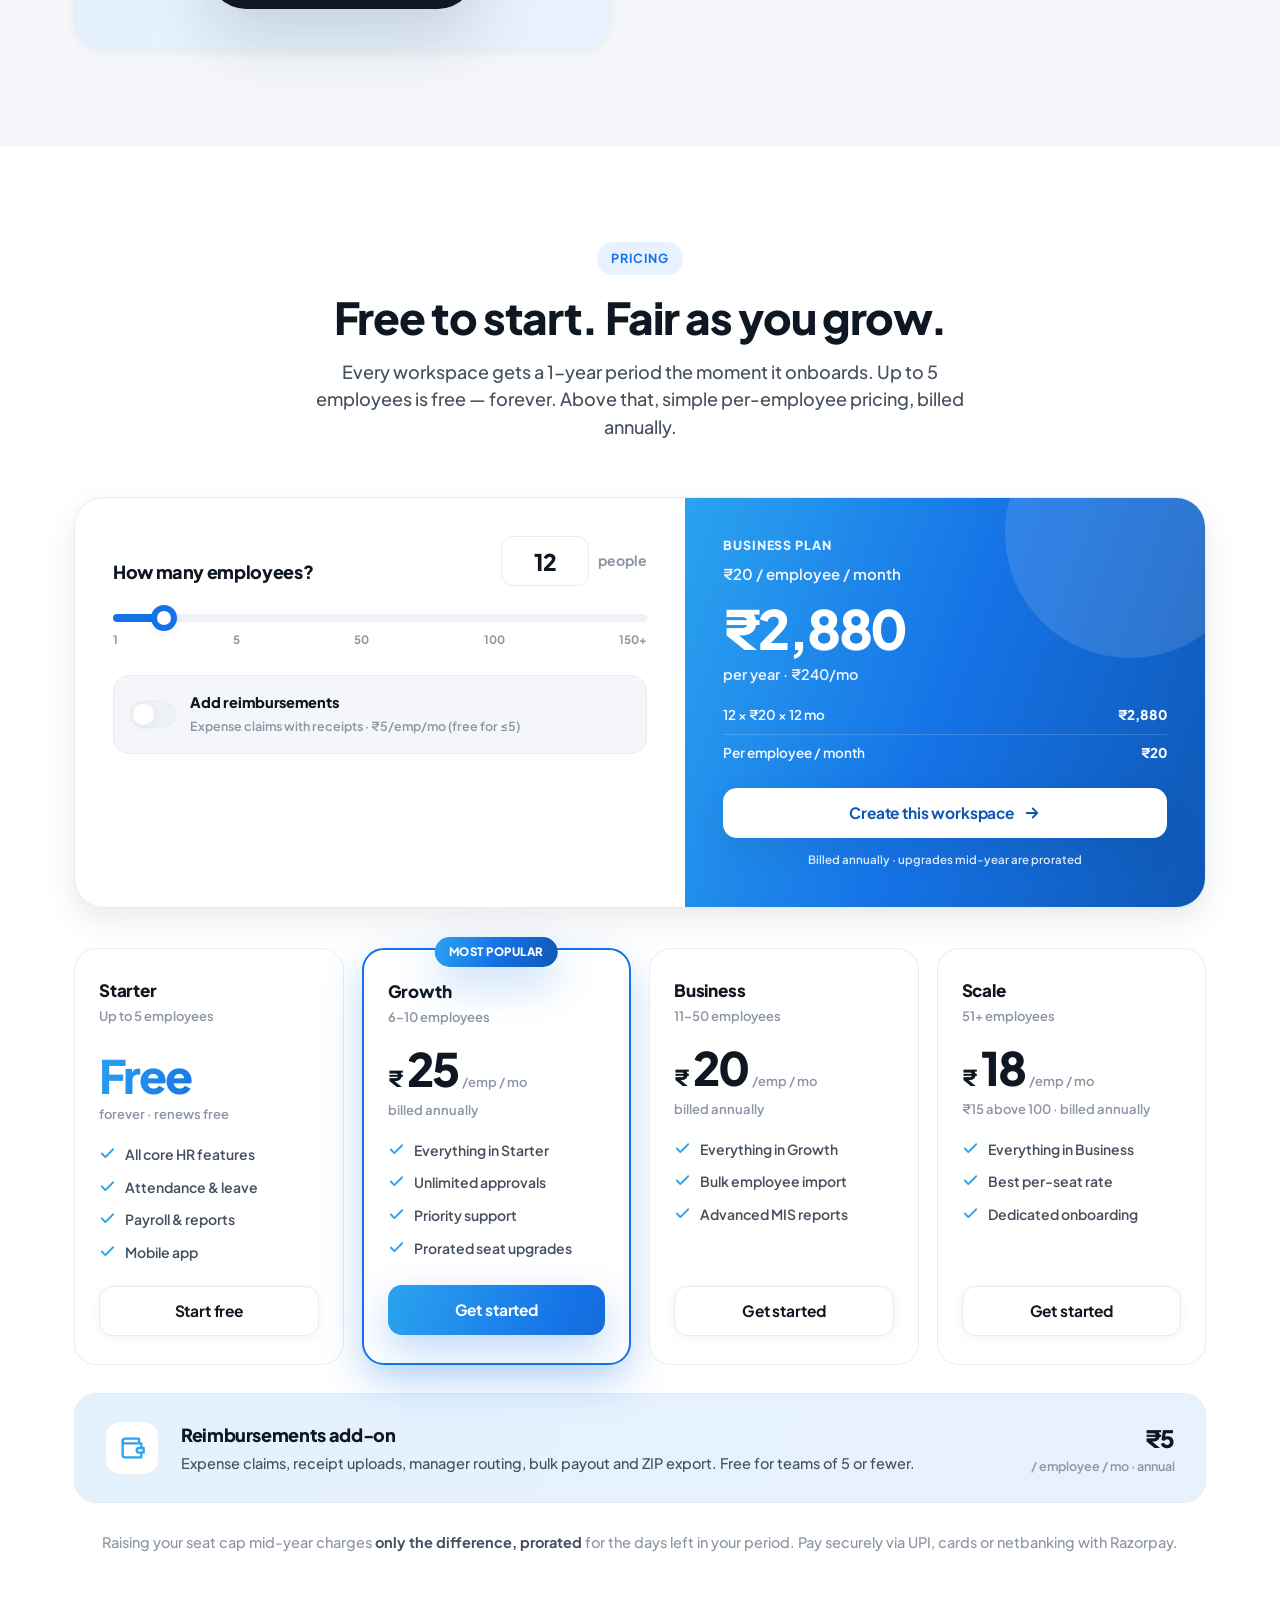
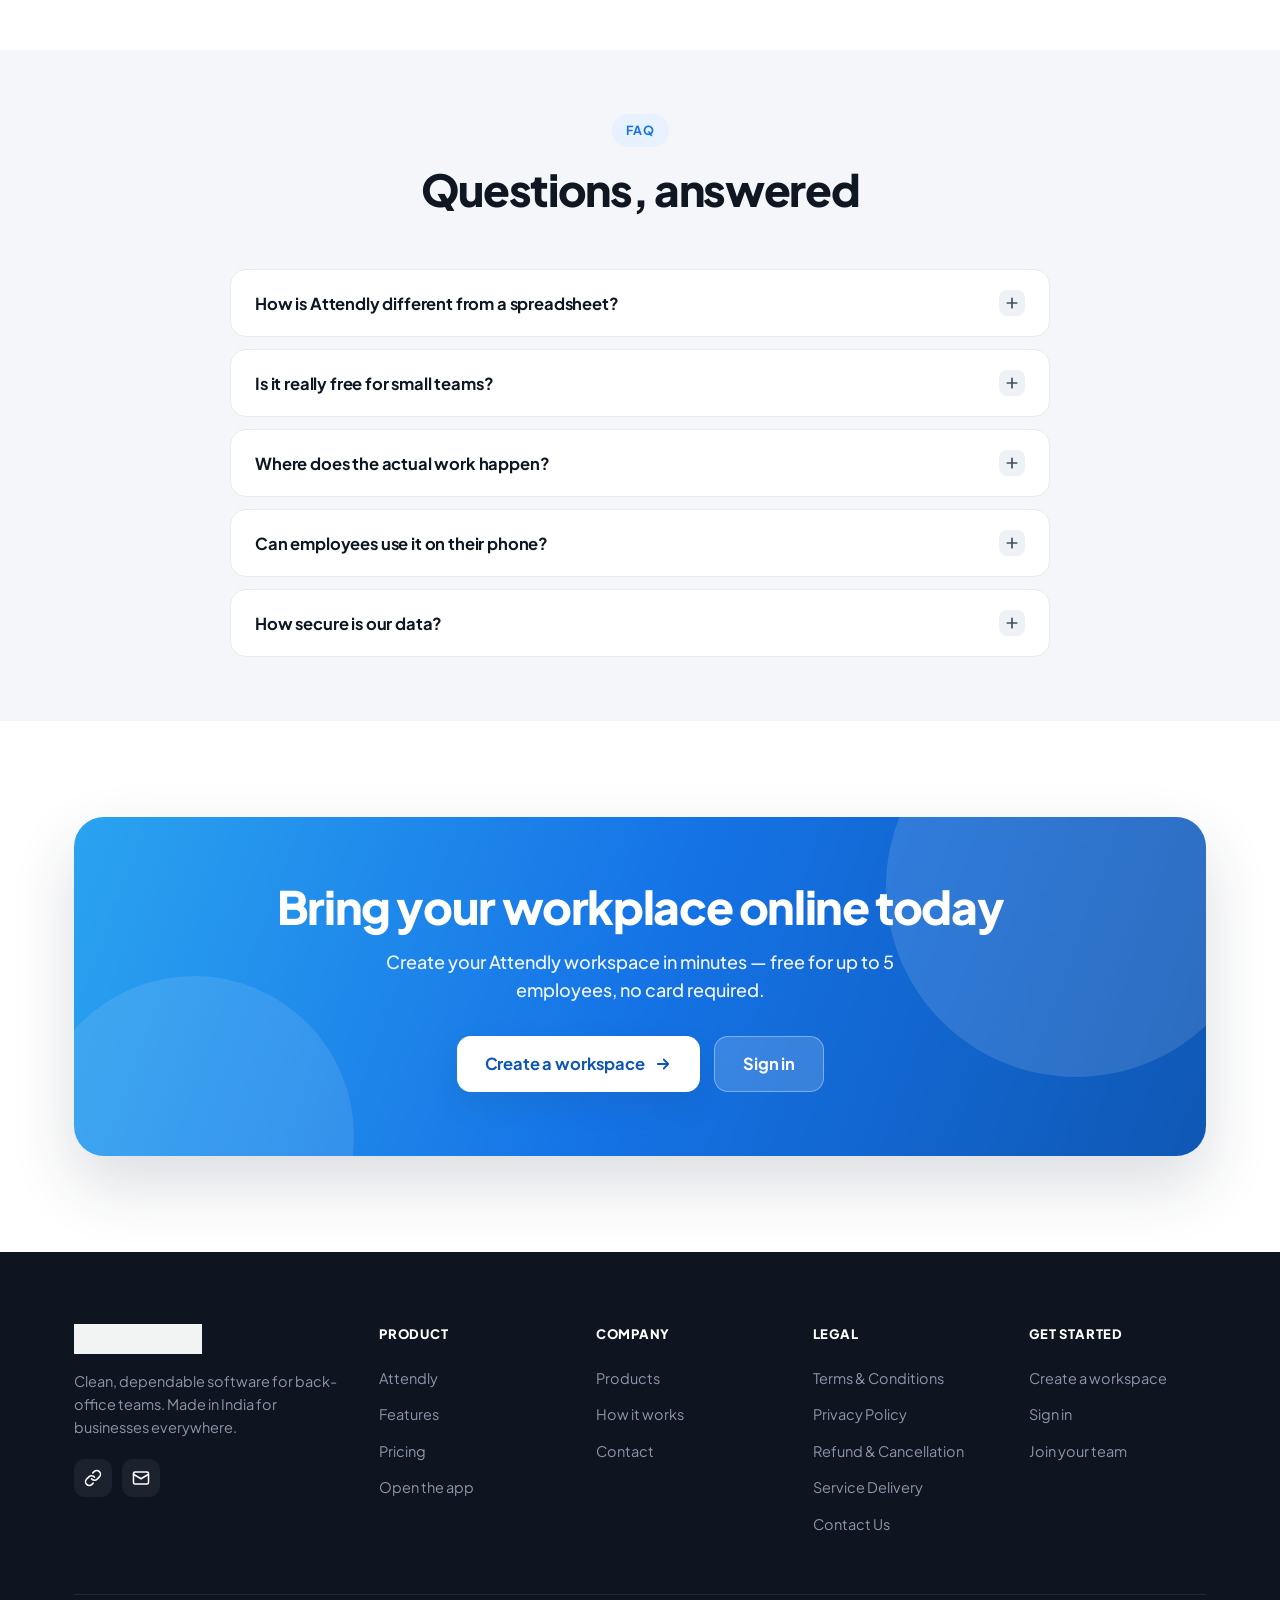
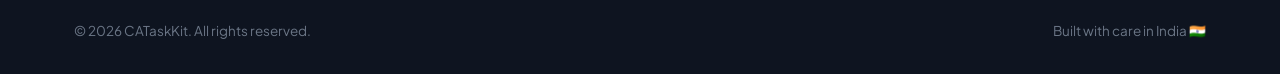
==== commit 39645829: "Add in-browser live demo of the Attendly employee app Ships a demo-mode build of the app at /demo an" ====
--- a/index.html
+++ b/index.html
@@ -34,9 +34,9 @@
       <nav class="nav__links">
         <a href="#products">Products</a>
         <a href="#features">Features</a>
-        <a href="#how">How it works</a>
         <a href="#pricing">Pricing</a>
         <a href="attendly.html">Attendly</a>
+        <a href="demo.html">Live demo</a>
       </nav>
       <div class="nav__cta">
         <a class="nav__signin" href="https://attendly.cataskkit.in/" target="_blank" rel="noopener">Sign in</a>
@@ -53,9 +53,9 @@
   <div class="mobile-menu" id="mobileMenu">
     <a href="#products">Products</a>
     <a href="#features">Features</a>
-    <a href="#how">How it works</a>
     <a href="#pricing">Pricing</a>
     <a href="attendly.html">Attendly</a>
+    <a href="demo.html">Live demo</a>
     <a class="btn btn--ghost" href="https://attendly.cataskkit.in/" target="_blank" rel="noopener">Sign in</a>
     <a class="btn btn--grad" href="https://attendly.cataskkit.in/?signup=1" target="_blank" rel="noopener">Create a workspace</a>
   </div>
@@ -74,7 +74,10 @@
             Create a workspace
             <svg viewBox="0 0 24 24" fill="none" stroke="currentColor" stroke-width="2.4" stroke-linecap="round" stroke-linejoin="round"><path d="M5 12h14M13 6l6 6-6 6"/></svg>
           </a>
-          <a class="btn btn--ghost btn--lg" href="#products">Explore the suite</a>
+          <a class="btn btn--ghost btn--lg" href="demo.html">
+            <svg viewBox="0 0 24 24" fill="none" stroke="currentColor" stroke-width="2.2" stroke-linecap="round" stroke-linejoin="round"><polygon points="6 4 20 12 6 20 6 4"/></svg>
+            Try the live demo
+          </a>
         </div>
         <div class="hero__note reveal d4">
           <span class="dot"><svg viewBox="0 0 24 24" fill="none" stroke="currentColor" stroke-width="2.6" stroke-linecap="round" stroke-linejoin="round"><path d="M20 6 9 17l-5-5"/></svg> Free for up to 5 employees</span>
--- a/css/styles.css
+++ b/css/styles.css
@@ -577,6 +577,43 @@
 }
 
 /* ============================================================
+   LIVE DEMO embed
+   ============================================================ */
+.demo-toolbar { display:flex; align-items:center; gap:12px; flex-wrap:wrap; margin-bottom:16px; }
+.demo-seg { display:inline-flex; background:var(--bg-3); border-radius:13px; padding:4px; gap:4px; }
+.demo-seg button { border:none; background:transparent; font-family:inherit; font-weight:700; font-size:14px; color:var(--ink-2); padding:9px 18px; border-radius:10px; cursor:pointer; display:inline-flex; align-items:center; gap:8px; transition:background .15s, color .15s; }
+.demo-seg button svg { width:16px; height:16px; }
+.demo-seg button[aria-selected="true"] { background:#fff; color:var(--blue-deep); box-shadow:var(--shadow-sm); }
+.demo-hint { font-size:13px; color:var(--ink-3); font-weight:600; display:inline-flex; align-items:center; gap:7px; margin-left:auto; }
+.demo-hint svg { width:15px; height:15px; color:var(--blue); }
+
+.demo-window { border:1px solid var(--line); border-radius:18px; overflow:hidden; box-shadow:var(--shadow-lg); background:var(--panel); }
+.demo-window__bar { display:flex; align-items:center; gap:7px; padding:12px 15px; background:var(--bg-2); border-bottom:1px solid var(--line); }
+.demo-window__bar i { width:11px; height:11px; border-radius:50%; display:inline-block; flex-shrink:0; }
+.demo-window__bar i:nth-child(1){ background:#ff5f57; } .demo-window__bar i:nth-child(2){ background:#febc2e; } .demo-window__bar i:nth-child(3){ background:#28c840; }
+.demo-window__url { margin-left:10px; font-family:var(--mono); font-size:12px; color:var(--ink-3); background:#fff; border:1px solid var(--line); padding:5px 13px; border-radius:8px; flex:1; min-width:0; max-width:460px; overflow:hidden; text-overflow:ellipsis; white-space:nowrap; }
+.demo-window__open { margin-left:auto; flex-shrink:0; font-size:12.5px; font-weight:700; color:var(--blue); display:inline-flex; align-items:center; gap:6px; padding:6px 12px; border-radius:9px; }
+.demo-window__open:hover { background:var(--blue-soft); }
+.demo-window__open svg { width:14px; height:14px; }
+.demo-frame { width:100%; height:768px; border:none; display:block; background:var(--bg-2); }
+
+.demo-try { margin-top:28px; display:grid; grid-template-columns:repeat(4,1fr); gap:14px; }
+.demo-try .t { background:var(--panel); border:1px solid var(--line); border-radius:var(--r-md); padding:16px; }
+.demo-try .t .ic { width:38px; height:38px; border-radius:11px; background:var(--blue-soft); display:flex; align-items:center; justify-content:center; margin-bottom:10px; }
+.demo-try .t .ic svg { width:19px; height:19px; color:var(--blue); }
+.demo-try .t b { font-size:14.5px; font-weight:800; letter-spacing:-.01em; display:block; }
+.demo-try .t span { font-size:13px; color:var(--ink-3); font-weight:500; }
+
+@media (max-width:860px){ .demo-try { grid-template-columns:1fr 1fr; } }
+@media (max-width:600px){
+  .demo-frame { height:660px; }
+  .demo-hint { margin-left:0; width:100%; }
+  .demo-window__url { max-width:none; }
+  .demo-window__open span { display:none; }
+  .demo-try { grid-template-columns:1fr; }
+}
+
+/* ============================================================
    Reduced motion — respect the user's OS preference
    ============================================================ */
 @media (prefers-reduced-motion: reduce) {
